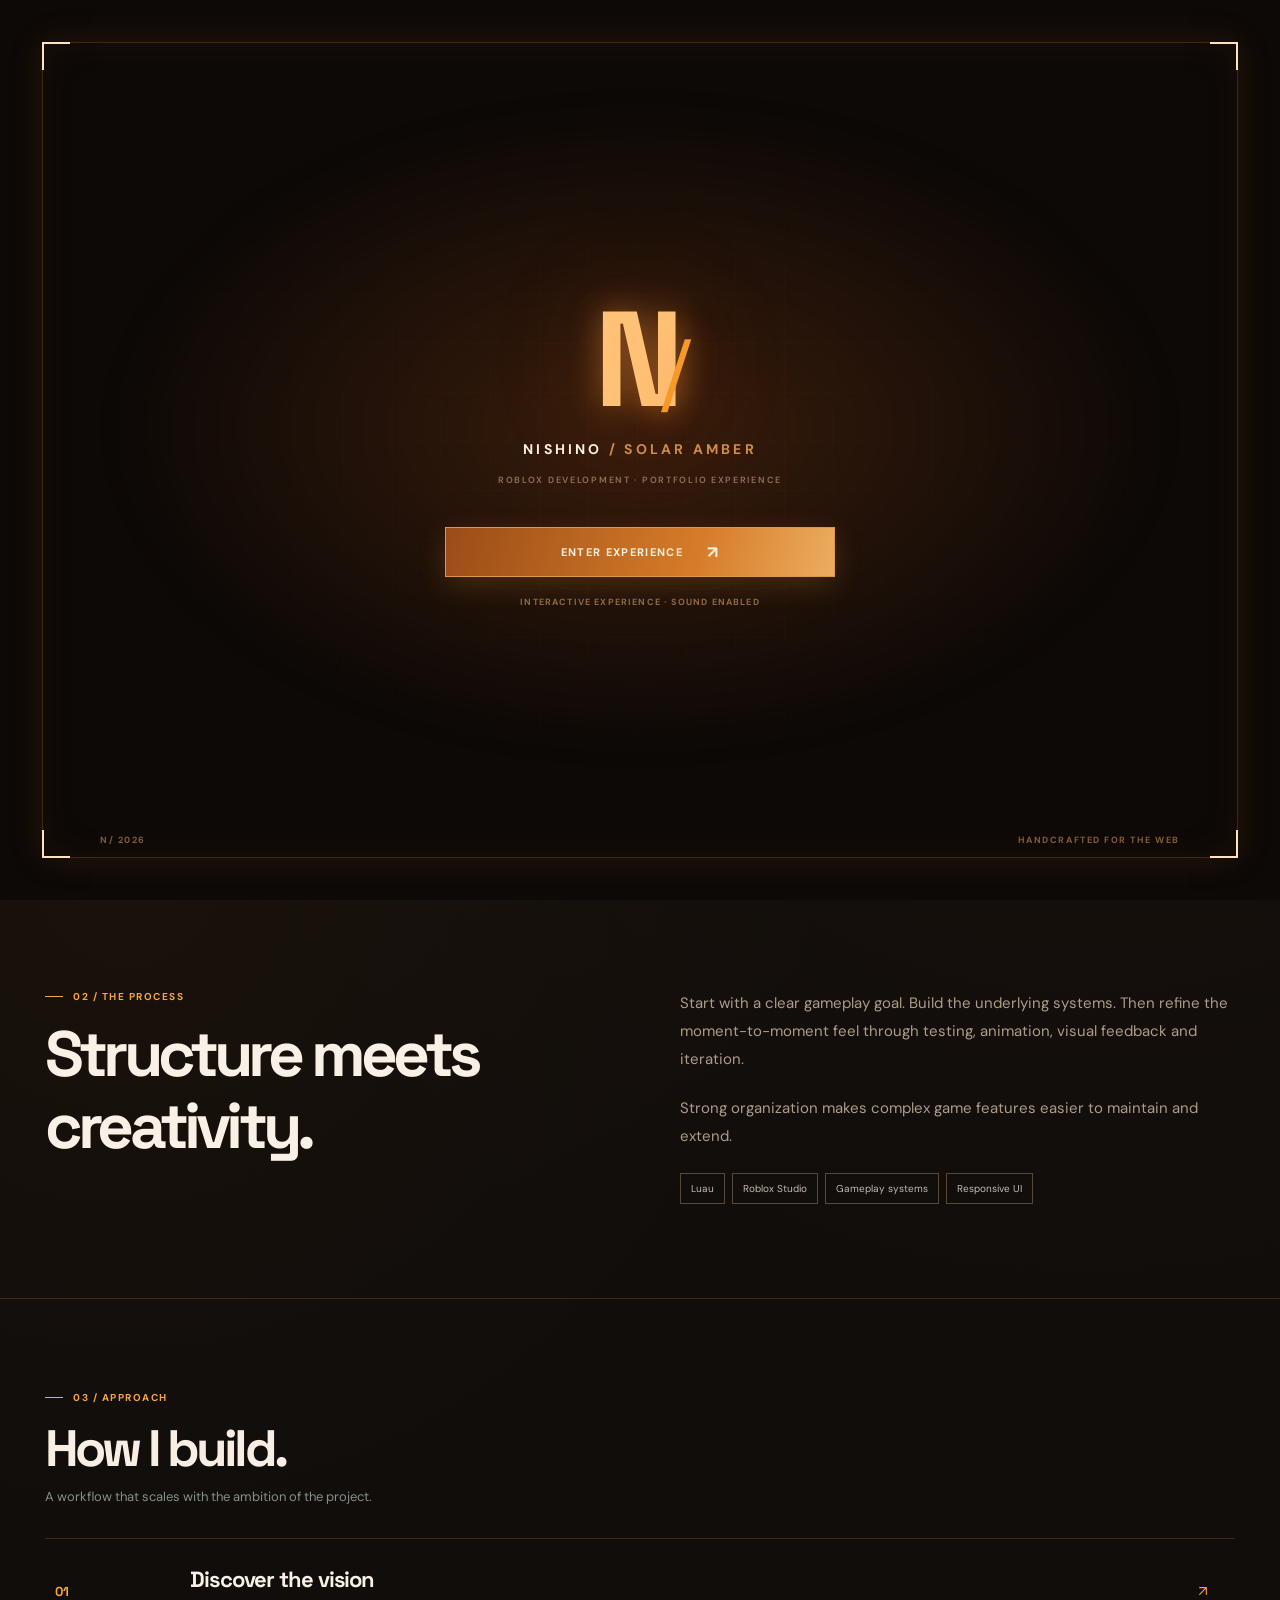
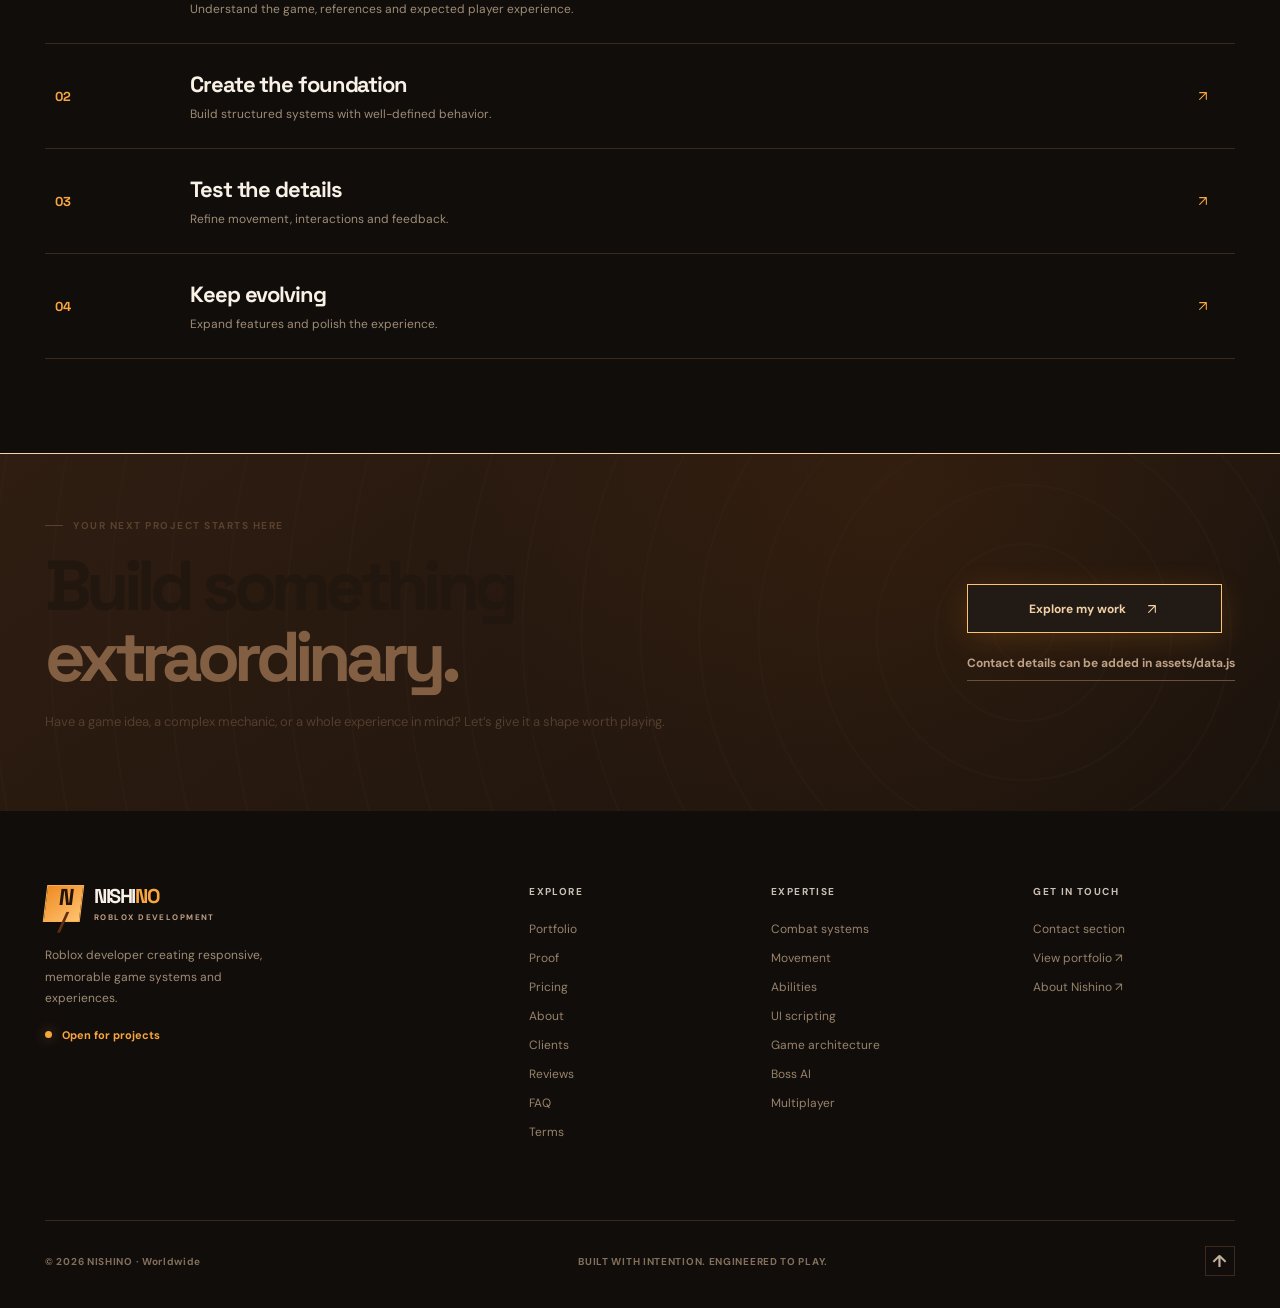
==== about.html @ 311f37c1 "True First Upload" ====
<!doctype html>
<html lang="en">
<head>
<meta charset="UTF-8">
<meta name="viewport" content="width=device-width, initial-scale=1.0">
<meta name="theme-color" content="#130e0b">
<meta name="description" content="Nishino | Roblox development, combat systems, interactive UI, movement and game design.">
<title>Nishino — Roblox Developer Portfolio</title>
<link rel="stylesheet" href="assets/styles.css">
<link rel="stylesheet" href="assets/motion.css">
<link rel="stylesheet" href="assets/sounds.css">
</head>
<body>
<div class="ns-preloader" id="nsPreloader" data-stage="enter" role="status" aria-live="polite">
  <div class="ns-loader-aura" aria-hidden="true"></div>
  <div class="ns-loader-frame" aria-hidden="true"><i></i><i></i><i></i><i></i></div>
  <div class="ns-loader-content">
    <div class="ns-loader-monogram" aria-hidden="true">N<span>/</span></div>
    <div class="ns-loader-title">NISHINO<span> / SOLAR AMBER</span></div>
    <p class="ns-loader-tagline">ROBLOX DEVELOPMENT · PORTFOLIO EXPERIENCE</p>
    <div class="ns-loader-progress" id="nsLoaderProgress"><div class="ns-loader-progress-label"><span>LOADING<span class="ns-loader-dots">...</span></span><b id="nsLoaderPercent">0%</b></div><div class="ns-loader-track"><i id="nsLoaderFill"></i></div></div>
    <button type="button" class="ns-loader-enter" id="nsLoaderEnter">ENTER EXPERIENCE <span aria-hidden="true">↗</span></button>
    <div class="ns-loader-footnote" id="nsLoaderHint">INTERACTIVE EXPERIENCE · SOUND ENABLED</div>
  </div>
  <div class="ns-loader-edition">N/ 2026 <span>HANDCRAFTED FOR THE WEB</span></div>
</div>
<div id="app"></div>
<script src="assets/data.js"></script>
<script src="assets/app.js"></script>
<script src="assets/motion.js"></script>
<script src="assets/sounds.js"></script>
</body>
</html>
---- assets/styles.css ----
@import url('https://fonts.googleapis.com/css2?family=DM+Sans:wght@400;500;600;700&family=Space+Grotesk:wght@400;500;600;700&display=swap');
:root{--bg:#14110e;--bg2:#1b1613;--surface:#201a16;--surface2:#29221c;--line:#3c3129;--text:#ece6df;--muted:#aa9985;--low:#697268;--green:#e8ab61;--green2:#c8914e;--serif:Georgia,'Times New Roman',serif;--font:'DM Sans',sans-serif;--display:'Space Grotesk',sans-serif}
*{box-sizing:border-box}html{scroll-behavior:smooth;scroll-padding-top:110px}body{margin:0;background:var(--bg);color:var(--text);font-family:var(--font);-webkit-font-smoothing:antialiased}button,input,textarea{font:inherit}button{cursor:pointer}a{text-decoration:none;color:inherit}img{max-width:100%;display:block}::selection{background:var(--green);color:#14110e}:focus-visible{outline:2px solid var(--green);outline-offset:4px}.wrap{max-width:1360px;margin-inline:auto;padding-inline:45px}.top-strip{height:31px;border-bottom:1px solid #40352d;display:flex;align-items:center;justify-content:space-between;padding-inline:max(45px,calc((100vw - 1270px)/2));font-size:9px;letter-spacing:.15em;color:#8f7b63;font-weight:700}.top-split{padding:0 10px;color:var(--green)}.site-header{position:sticky;top:0;background:rgba(16,18,16,.95);z-index:80;border-bottom:1px solid var(--line);backdrop-filter:blur(22px)}.header-inner{height:80px;display:flex;align-items:center;gap:35px}.brand{display:flex;align-items:center;gap:12px;flex:0 0 auto;font:700 20px/1 var(--display);letter-spacing:-.07em}.brand>span:last-child{display:flex;flex-direction:column;gap:6px}.brand strong,.brand-strong{color:var(--green)}.brand small{font:700 8px/1 var(--font);letter-spacing:.18em;color:#948067}.brand-mark{width:37px;height:37px;background:var(--green);display:grid;place-items:center;color:#201811;font:700 23px/1 var(--display);letter-spacing:-.17em;transform:skew(-7deg)}.brand-slash{color:#8b6b45}.desktop-nav{display:flex;gap:22px;align-items:center;margin-left:auto}.desktop-nav a{font-size:12px;font-weight:700;color:#929b91;transition:color .2s;white-space:nowrap}.desktop-nav a:hover,.desktop-nav a.active{color:var(--text)}.desktop-nav a.active{position:relative}.desktop-nav a.active:after{content:'';height:3px;background:var(--green);position:absolute;bottom:-33px;left:0;right:0}.header-actions{display:flex;margin-left:auto}.header-hire{height:39px;border:1px solid #906d42;padding:0 15px;display:flex;align-items:center;gap:10px;font-size:12px;font-weight:700;color:var(--green);white-space:nowrap;transition:background .2s}.header-hire:hover{background:#2d2219}.status-dot{width:7px;height:7px;border-radius:50%;display:inline-block;background:var(--green);box-shadow:0 0 14px #e6ad667e;flex:0 0 auto}.header-hire-name{color:var(--green)}.menu-toggle,.mobile-nav{display:none}.hero{min-height:685px;display:grid;grid-template-columns:1.2fr .8fr;gap:7.5%;align-items:center;padding-top:80px;padding-bottom:93px}.hero-overline{font:700 10px var(--font);letter-spacing:.15em;color:var(--green);display:flex;gap:10px;align-items:center;text-transform:uppercase}.hero-overline-tail{color:#7d857a;margin-left:13px}.hero h1{font:700 clamp(53px,5.55vw,83px)/1.065 var(--display);letter-spacing:-.079em;margin:25px 0 23px}.hero h1 em,h1 em,.contact-band h2 em{font-style:normal;color:var(--green)}.hero-muted{color:#777e75}.hero-desc{font-size:20px;line-height:1.55;color:#c8bdb0;max-width:480px;margin:0 0 30px}.hero-ctas{display:flex;align-items:center;gap:12px;flex-wrap:wrap}.button{height:49px;display:inline-flex;align-items:center;justify-content:center;gap:18px;padding:0 23px;font:700 12px var(--font);border:1px solid transparent;transition:background .2s,transform .2s,border-color .2s;white-space:nowrap}.button:hover{transform:translateY(-2px)}.button-primary{background:var(--green);color:#231a13}.button-primary:hover{background:#f0bd80}.button-outline{border-color:#5d4d40;color:var(--text);background:transparent}.button-outline:hover{border-color:var(--green);background:#28211c}.hero-footnote{font-size:11px;color:#99846c;line-height:1.9;margin-top:24px}.hero-side{min-width:0}.identity-card{height:410px;border:1px solid #524439;background:#28211b;position:relative;overflow:hidden}.identity-top{height:52px;display:flex;justify-content:space-between;align-items:center;padding:0 20px;border-bottom:1px solid #55463b;position:relative;z-index:4}.identity-no{font:700 10px var(--display);color:#b79c7b}.identity-chip{display:flex;align-items:center;gap:6px;font:700 9px var(--font);letter-spacing:.08em;color:#d9c7b0}.identity-art{height:286px;overflow:hidden;position:relative;display:grid;place-items:center;background:radial-gradient(circle at 60% 55%,#6a503c 0%,#342a23 33%,#28211b 70%)}.identity-circle{position:absolute;width:255px;height:255px;border:1px solid #ce965140;border-radius:50%;box-shadow:0 0 0 40px #d29f6108,0 0 0 80px #d29f6107}.identity-grid{position:absolute;inset:0;background-image:linear-gradient(#d2af8511 1px,transparent 1px),linear-gradient(90deg,#d2af8511 1px,transparent 1px);background-size:27px 27px;mask-image:linear-gradient(transparent,#000)}.identity-vector{position:relative;font:700 132px/1 var(--display);letter-spacing:-.14em;color:#e7b578;text-shadow:9px 10px 0 #241c15,0 0 55px #eda64f45;transform:rotate(-8deg);z-index:2}.identity-vector span{color:#f7e0c4}.identity-bracket{position:absolute;font:700 260px var(--display);line-height:1;top:10px;color:#c49d6e22}.bracket-one{left:15px}.bracket-two{right:28px}.identity-caption{height:71px;border-top:1px solid #53453a;padding:13px 20px;display:flex;justify-content:space-between;align-items:center}.identity-label{font:700 9px var(--font);color:#b9a081;letter-spacing:.1em}.identity-caption h3{margin:6px 0 0;font:700 21px/1 var(--display);letter-spacing:-.055em}.status-pill{display:flex;align-items:center;gap:8px;padding:8px 10px;border:1px solid #7d5e46;color:#e9b677;font-size:9px;font-weight:800;letter-spacing:.05em}.credentials-row{display:grid;grid-template-columns:repeat(3,1fr);border:1px solid var(--line);border-top:0}.credentials-row>div{padding:15px 12px;min-width:0;border-right:1px solid var(--line)}.credentials-row>div:last-child{border-right:0}.credentials-row span{display:block;font:700 8px var(--font);letter-spacing:.08em;color:#8c7961;margin-bottom:6px}.credentials-row b{display:block;font-size:10px;line-height:1.4;color:#d6cec4}.metrics-section{background:#1d1814;border-block:1px solid var(--line)}.metrics-grid{display:grid;grid-template-columns:repeat(4,minmax(0,1fr));padding-top:27px;padding-bottom:31px}.metric{padding:7px 31px 7px 0;border-right:1px solid var(--line);margin-right:30px}.metric:last-child{margin-right:0;border-right:0}.metric-top{display:flex;justify-content:space-between;font:700 9px var(--font);color:#83715b;letter-spacing:.12em;margin-bottom:23px}.metric-top span:last-child{color:var(--green);font-size:15px}.metric strong{display:block;font:700 clamp(33px,3vw,47px)/1 var(--display);letter-spacing:-.07em;color:var(--text)}.metric h3{font-size:12px;margin:15px 0 3px}.metric p{font-size:11px;color:#9a866d;margin:0}.section{padding-top:92px;padding-bottom:94px}.section-separated{border-top:1px solid var(--line)}.section-heading{display:flex;align-items:flex-end;justify-content:space-between;gap:25px;margin-bottom:33px}.eyebrow{display:flex;align-items:center;gap:10px;font:700 10px var(--font);letter-spacing:.15em;text-transform:uppercase;color:var(--green)}.eyebrow-line{width:18px;height:1px;background:var(--green)}.eyebrow-num{color:#756151;margin-left:15px}.section h2,.section-heading h2,.split-section h2{font:700 clamp(35px,4vw,53px)/1.12 var(--display);letter-spacing:-.075em;margin:16px 0 0}.section-subline{color:#879086;font-size:13px;margin:11px 0 0}.section-link,.inline-arrow{display:inline-flex;gap:13px;align-items:center;color:var(--green);font-size:12px;font-weight:700;white-space:nowrap;border-bottom:1px solid #6a4f3b;padding-bottom:9px}.section-link:hover,.inline-arrow:hover{color:#f6dcbb}.studio-table{border:1px solid var(--line);border-bottom:0}.studio-table-head,.studio-row{display:grid;grid-template-columns:70px 1fr 180px 35px;align-items:center}.studio-table-head{background:#211b17;color:#8a7760;font:700 10px var(--font);letter-spacing:.13em;padding:16px 21px;border-bottom:1px solid var(--line)}.studio-row{padding:14px 21px;border-bottom:1px solid var(--line);transition:background .2s}.studio-row:hover{background:#251e19}.rank{font:600 13px var(--display);color:#978269}.studio-name{font-weight:700;font-size:15px;display:flex;align-items:center;gap:15px;min-width:0}.studio-icon{display:grid;place-items:center;width:37px;height:37px;background:linear-gradient(145deg,#7a5e48,#382e27);font:700 19px var(--display);font-style:normal;color:#eddbc4;flex-shrink:0}.studio-icon-1{background:linear-gradient(145deg,#60415f,#241c3d)}.studio-icon-2{background:linear-gradient(145deg,#476c83,#1b323b)}.studio-icon-3{background:linear-gradient(145deg,#906a3c,#372720)}.studio-icon-4{background:linear-gradient(145deg,#725f50,#2d251f)}.studio-visits{font:700 19px var(--display);letter-spacing:-.05em}.studio-visits small{font:500 10px var(--font);color:#99856d;letter-spacing:0}.studio-arrow{color:var(--green);justify-self:end;opacity:.55}.studio-row:hover .studio-arrow{opacity:1}.under-table{font-size:11px;color:#8d7a62;margin:17px 0 0}.route-grid{display:grid;grid-template-columns:repeat(3,minmax(0,1fr));gap:10px}.route-tile{border:1px solid var(--line);padding:26px 27px 29px;background:linear-gradient(130deg,#201b17,#1b1613);transition:background .2s,border-color .2s,transform .2s}.route-tile:hover{border-color:#90714b;transform:translateY(-3px);background:#29221c}.route-index{font:700 9px var(--font);color:#8b7861;letter-spacing:.15em}.route-tile h3{font:700 29px var(--display);letter-spacing:-.065em;margin:40px 0 9px;display:flex;justify-content:space-between;align-items:center}.route-tile h3 span{color:var(--green)}.route-tile p{font-size:12px;color:#a4937d;margin:0;line-height:1.6}.projects-grid{display:grid;grid-template-columns:repeat(3,minmax(0,1fr));gap:18px}.project-card{text-align:left;display:block;min-width:0;padding:0;background:#1d1814;border:1px solid var(--line);color:inherit;transition:transform .2s,border-color .2s}.project-card:hover{transform:translateY(-4px);border-color:#90714c}.project-cover{height:224px;position:relative;overflow:hidden;background:#2e251e}.project-cover:after{content:'';position:absolute;inset:0;background:linear-gradient(transparent 25%,#0b0f10c2);pointer-events:none}.project-cover>img{width:100%;height:100%;object-fit:cover;filter:saturate(.86) contrast(1.04)}.cover-scene{inset:0;position:absolute;overflow:hidden;background:radial-gradient(circle at 60% 50%,#5c4636,#281d15 70%)}.tone-fire .cover-scene,.tone-red .cover-scene{background:radial-gradient(circle at 55% 40%,#7f3c25,#251c1a 73%)}.tone-blue .cover-scene{background:radial-gradient(circle at 55% 40%,#28587f,#111e30 76%)}.tone-violet .cover-scene,.tone-purple .cover-scene{background:radial-gradient(circle at 60% 40%,#6d3d7e,#21182c 76%)}.tone-pink .cover-scene{background:radial-gradient(circle at 55% 40%,#7b4266,#2f1d2b 75%)}.tone-sky .cover-scene{background:radial-gradient(circle at 45% 35%,#407b8b,#17242b 75%)}.scene-orb{position:absolute;top:-40px;right:25px;width:220px;height:220px;border-radius:50%;border:25px solid #ffffff12;box-shadow:0 0 60px #edd0ac13}.scene-grid{position:absolute;inset:0;background-image:linear-gradient(#ffffff15 1px,transparent 1px),linear-gradient(90deg,#ffffff15 1px,transparent 1px);background-size:34px 34px;transform:perspective(300px) rotateX(45deg) scale(1.5) translateY(65px);mask-image:linear-gradient(transparent,#000)}.scene-box{position:absolute;display:block;width:115px;height:115px;transform:rotate(-28deg) skew(10deg,10deg);box-shadow:18px 25px 45px #0005;border:1px solid #ffffff60}.box-1{top:32px;left:31%;background:linear-gradient(115deg,#ffffff65,#ffffff0b)}.box-2{width:68px;height:68px;left:14%;top:104px;background:linear-gradient(115deg,#ffffff55,#ffffff08)}.box-3{width:75px;height:75px;right:13%;top:116px;background:linear-gradient(115deg,#ffffff35,#ffffff09)}.cover-type,.cover-code,.cover-title,.cover-arrow{position:absolute;z-index:2}.cover-type{left:18px;top:16px;background:#171310c9;border:1px solid #ffffff28;padding:7px 9px;font-size:9px;color:#e0d8cf;letter-spacing:.08em;font-weight:700}.cover-code{top:23px;right:15px;color:#efe6dcbd;font:600 10px var(--display)}.cover-title{bottom:19px;left:19px;right:52px;font:700 28px/1.1 var(--display);letter-spacing:-.065em;color:white;text-shadow:0 2px 20px #0009}.cover-arrow{right:17px;bottom:22px;color:var(--green)}.project-bottom{padding:21px 22px 20px;min-height:205px;display:flex;flex-direction:column;justify-content:space-between}.card-kicker{font:700 9px var(--font);letter-spacing:.12em;text-transform:uppercase;color:var(--green)}.project-bottom h3{font:700 20px var(--display);letter-spacing:-.05em;margin:9px 0}.project-bottom p{font-size:12px;line-height:1.65;color:#aa9984;margin:0}.project-bottom-meta{display:flex;justify-content:space-between;gap:16px;border-top:1px solid var(--line);margin-top:18px;padding-top:13px;font-size:11px;color:#9f8c75}.project-bottom-meta span:first-child{font-weight:700;color:#d2c4b3}.feature-showcase{display:grid;grid-template-columns:1fr 1fr;gap:0;border:1px solid var(--line);margin-top:22px;min-height:300px}.feature-cover{background:radial-gradient(circle at 60% 50%,#325c63,#17232a 65%);padding:35px;display:flex;justify-content:end;align-items:start;flex-direction:column;position:relative;overflow:hidden}.feature-cover:before{content:'';position:absolute;inset:-70% -20%;border:75px solid #8cddfa15;border-radius:50%}.feature-cover-number{font:700 clamp(53px,7vw,88px)/1 var(--display);letter-spacing:-.09em;position:relative;z-index:2;color:white}.feature-cover p{font:700 9px var(--font);letter-spacing:.16em;color:#dac0a1;margin:9px 0 40px;position:relative}.feature-cover strong{font:700 12px var(--display);color:#fff}.feature-info{padding:43px 45px;background:#231d19}.tag{font:700 9px var(--font);letter-spacing:.12em;color:var(--green)}.feature-info h3{font:700 37px/1.1 var(--display);letter-spacing:-.07em;margin:18px 0}.feature-info p{color:#ad9c89;font-size:13px;line-height:1.75;max-width:350px;margin-bottom:27px}.education-grid{display:grid;grid-template-columns:repeat(3,1fr);gap:12px}.education-card{min-height:238px;border:1px solid var(--line);padding:25px;display:flex;flex-direction:column}.education-card>span{font:700 10px var(--font);letter-spacing:.13em;color:var(--green)}.education-card h3{font:700 25px/1.18 var(--display);letter-spacing:-.055em;margin:29px 0 10px}.education-card p{color:#a99883;font-size:12px;line-height:1.7;margin:0}.education-card b{font-size:9px;letter-spacing:.12em;color:#7c6b56;margin-top:auto;padding-top:20px}.reviews-grid{display:grid;grid-template-columns:repeat(3,minmax(0,1fr));gap:12px}.review-card{padding:27px 25px;min-height:280px;display:flex;flex-direction:column;background:#221c17;border:1px solid var(--line)}.review-stars{font-size:13px;letter-spacing:.1em;color:var(--green);display:flex;justify-content:space-between;gap:9px}.review-stars span{color:#9b876f;letter-spacing:0;font-size:10px}.review-card blockquote{font:500 14px/1.7 var(--font);margin:23px 0 26px;color:#d8d0c7;flex:1}.review-person{display:flex;align-items:center;gap:11px;border-top:1px solid var(--line);padding-top:16px}.review-avatar{display:grid;place-items:center;width:31px;height:31px;background:#4a382b;color:#f4c080;font:700 14px var(--display)}.review-person strong{font-size:11px;display:block}.review-person small{font-size:10px;color:#98846b;display:block;margin-top:4px}.personal-grid{display:grid;grid-template-columns:repeat(4,1fr);gap:12px}.personal-tile{border:1px solid var(--line);padding:24px;background:#201a16;min-height:171px;display:flex;flex-direction:column}.personal-tile span{color:#978269;font:700 10px var(--display)}.personal-tile strong{font:700 38px var(--display);letter-spacing:-.07em;margin-top:26px}.personal-tile small{color:#98836a;font-size:11px;margin-top:7px}.contact-band{background:#e8ab61;color:#22170f;border-top:1px solid #fad3a2}.contact-band-inner{min-height:338px;display:flex;align-items:center;justify-content:space-between;gap:50px;padding-block:65px}.contact-band .eyebrow{color:#5a412d}.contact-band .eyebrow-line{background:#5a412d}.contact-band h2{font:700 clamp(52px,5.5vw,75px)/1 var(--display);letter-spacing:-.08em;margin:19px 0}.contact-band h2 em{color:#825e42}.contact-band p{font-size:13px;color:#523e2e;line-height:1.7}.contact-side{display:flex;flex-direction:column;align-items:flex-start;gap:22px}.contact-side .button-primary{background:#221a14;color:#f2d1a8;min-width:255px}.contact-side .button-primary:hover{background:#443427}.contact-email{display:flex;gap:10px;align-items:center;font-size:12px;font-weight:700;border-bottom:1px solid #6d5039;padding-bottom:9px}.footer{background:#16120f}.footer-top{display:grid;grid-template-columns:2.2fr 1fr 1.1fr 1fr;gap:40px;padding:74px 0 80px}.footer-logo{width:max-content}.footer-brand p{color:#9f8c74;font-size:12px;line-height:1.8;max-width:240px;margin:23px 0 18px}.footer-status{display:flex;align-items:center;gap:10px;color:var(--green);font-size:11px;font-weight:700}.footer-links{display:flex;flex-direction:column;gap:13px}.footer-links h4{font:700 10px var(--font);letter-spacing:.14em;text-transform:uppercase;color:#cbc0b4;margin:0 0 10px}.footer-links a{color:#97836a;font-size:12px;transition:color .2s}.footer-links a:hover{color:var(--green)}.footer-bottom{border-top:1px solid var(--line);display:flex;align-items:center;gap:20px;justify-content:space-between;padding:25px 0 32px;font:700 10px var(--font);letter-spacing:.07em;color:#82705a}.to-top{width:30px;height:30px;display:grid;place-items:center;border:1px solid var(--line);color:#c0b09c;font-size:17px}.page-intro{min-height:355px;position:relative;display:flex;align-items:center;border-bottom:1px solid var(--line);overflow:hidden}.page-intro-inner{position:relative;z-index:2;padding:65px 0;max-width:750px}.page-intro h1{font:700 clamp(51px,6.3vw,85px)/1 var(--display);letter-spacing:-.082em;margin:23px 0 19px}.page-intro p{font-size:16px;line-height:1.65;color:#ae9d8a;max-width:650px}.page-intro-art{position:absolute;right:0;top:0;bottom:0;width:30%;opacity:.3;background:radial-gradient(ellipse at 100% 50%,#d19b583e,transparent 55%);overflow:hidden}.page-intro-art span{position:absolute;display:block;width:180px;height:180px;border:1px solid #c69c6860;transform:rotate(35deg);right:55px;top:70px}.page-intro-art span:nth-child(2){right:110px;top:126px}.page-intro-art span:nth-child(3){right:0;top:12px}.portfolio-section{padding-bottom:90px}.highlight-grid .project-card:first-child{border-color:#7a5b43}.filter-row{display:flex;gap:8px;flex-wrap:wrap;margin-bottom:24px}.filter-btn{background:transparent;color:#9e8a73;border:1px solid var(--line);font-size:12px;font-weight:700;padding:12px 16px;transition:all .2s}.filter-btn:hover{border-color:#7d6b55;color:#fff}.filter-btn.selected{background:var(--green);color:#221b16;border-color:var(--green)}.load-more-wrap{display:flex;align-items:center;justify-content:space-between;margin-top:30px}.load-more-wrap>span{color:#9b876f;font-size:12px}.load-more-wrap .button[hidden]{display:none}.steps-grid{display:grid;grid-template-columns:repeat(4,1fr);gap:12px}.step{padding:24px;border:1px solid var(--line);background:#201a16;min-height:196px}.step span{font-size:11px;color:var(--green);font-weight:700;letter-spacing:.11em}.step h3{font:700 24px var(--display);letter-spacing:-.06em;margin:40px 0 9px}.step p{font-size:12px;line-height:1.65;color:#a08d76;margin:0}.pricing-grid{display:grid;grid-template-columns:repeat(3,1fr);gap:13px}.pricing-card{background:#201b17;padding:29px 27px 20px;border:1px solid var(--line);min-height:343px;display:flex;flex-direction:column;transition:border-color .2s}.pricing-card:hover{border-color:#8e724f}.pricing-label{color:var(--green);font-size:9px;font-weight:700;letter-spacing:.13em}.pricing-card h3{font:700 27px var(--display);letter-spacing:-.06em;margin:21px 0 12px}.pricing-card>p{font-size:12px;line-height:1.7;color:#a79681;margin:0 0 21px}.pricing-card ul{padding:0;margin:0 0 25px;list-style:none;display:flex;flex-direction:column;gap:9px}.pricing-card li{display:flex;gap:9px;align-items:center;font-size:11px;color:#c6baad}.pricing-card li svg{color:var(--green)}.pricing-card-foot{margin-top:auto;border-top:1px solid var(--line);padding-top:17px;display:flex;align-items:center;justify-content:space-between}.pricing-card-foot strong{font:700 19px var(--display)}.pricing-card-foot a{color:var(--green)}.dual-cards{display:grid;grid-template-columns:repeat(2,1fr);gap:13px}.info-card{border:1px solid var(--line);background:#221c17;padding:30px;min-height:204px}.info-card span{font:700 10px var(--font);color:var(--green);letter-spacing:.12em}.info-card h3{font:700 28px var(--display);letter-spacing:-.05em;margin:22px 0 11px}.info-card p{color:#b0a18e;font-size:13px;line-height:1.8}.proof-grid{display:grid;grid-template-columns:repeat(2,1fr);gap:14px}.proof-card{border:1px solid var(--line);background:#201b17;padding:29px;min-height:360px}.proof-icon{width:44px;height:44px;border:1px solid #7a5e48;display:grid;place-items:center;color:var(--green);margin-bottom:27px}.proof-card>span{color:var(--green);font-size:10px;letter-spacing:.11em;font-weight:700}.proof-card h3{font:700 29px var(--display);letter-spacing:-.06em;margin:15px 0}.proof-card>p{font-size:13px;color:#ac9c88;line-height:1.8;min-height:65px}.proof-chips,.mini-tags{display:flex;gap:7px;flex-wrap:wrap}.proof-chips span,.mini-tags span{border:1px solid #57483c;color:#c6baad;padding:8px 10px;font-size:10px}.proof-card>a{display:flex;align-items:center;gap:10px;margin-top:28px;color:var(--green);font-size:12px;font-weight:700}.stats-showcase{display:grid;grid-template-columns:repeat(3,1fr);gap:12px}.stats-showcase>div{border:1px solid var(--line);padding:28px;display:flex;flex-direction:column;gap:13px}.stats-showcase span,.stats-showcase small{font-size:11px;color:#a4937d}.stats-showcase strong{font:700 39px var(--display);letter-spacing:-.075em}.split-section{display:grid;grid-template-columns:1fr 1fr;gap:80px;align-items:start}.split-section h2{font-size:clamp(42px,5vw,65px)}.split-copy p{font-size:15px;line-height:1.85;color:#ad9c89;margin:0 0 22px}.split-copy .button{margin-top:8px}.timeline{border-top:1px solid var(--line)}.timeline-item{display:grid;grid-template-columns:120px 1fr 30px;gap:15px;border-bottom:1px solid var(--line);padding:26px 10px;align-items:center}.timeline-item>span{font:700 13px var(--display);color:var(--green)}.timeline-item h3{font:700 22px var(--display);letter-spacing:-.05em;margin:0 0 8px}.timeline-item p{color:#9f8c75;font-size:12px;margin:0}.timeline-item svg{color:var(--green)}.client-grid{display:grid;grid-template-columns:repeat(4,1fr);gap:12px}.client-card{border:1px solid var(--line);background:#201b17;padding:21px;min-height:240px;display:flex;flex-direction:column}.client-card-top{display:flex;justify-content:space-between;align-items:start}.client-card-top>span:last-child{font-size:10px;color:#86745d}.client-monogram{width:55px;height:55px;display:grid;place-items:center;background:#40342b;color:#ddb584;font:700 29px var(--display)}.client-card h3{font:700 21px/1.2 var(--display);letter-spacing:-.05em;margin:26px 0 20px}.client-card>div:last-child{margin-top:auto;display:flex;gap:7px;align-items:baseline}.client-card strong{font:700 20px var(--display)}.client-card small{font-size:10px;color:#968168}.review-summary{display:flex;gap:30px;align-items:center;border:1px solid var(--line);background:#231d19;padding:30px;margin-bottom:25px}.review-summary strong{font:700 55px var(--display);letter-spacing:-.07em}.review-summary strong span{font:500 17px var(--display);color:#ab9b87}.review-summary div span{color:var(--green);letter-spacing:.09em}.review-summary p{font:700 10px var(--font);letter-spacing:.1em;color:#99846c}.review-page-grid{grid-template-columns:repeat(3,1fr)}.review-page-grid .review-card{min-height:294px}.faq-layout{display:grid;grid-template-columns:245px 1fr;gap:72px}.faq-aside{position:sticky;top:120px;height:max-content;display:flex;flex-direction:column;gap:17px;border-left:1px solid var(--line);padding-left:20px}.faq-aside>span{color:var(--green);font:700 10px var(--font);letter-spacing:.13em;margin-bottom:8px}.faq-aside>a{font-size:12px;color:#aa9985;transition:color .2s}.faq-aside>a:hover{color:var(--green)}.faq-group{padding-bottom:46px;margin-bottom:47px;border-bottom:1px solid var(--line)}.faq-group:last-child{border-bottom:0;margin-bottom:0;padding-bottom:0}.faq-group .section-heading{margin-bottom:25px}.faq-group .section-heading h2{font-size:30px}.accordion{border-top:1px solid var(--line)}.faq-item{border-bottom:1px solid var(--line)}.faq-item summary{list-style:none;display:flex;justify-content:space-between;gap:20px;align-items:center;padding:21px 4px;font-weight:700;font-size:14px;cursor:pointer}.faq-item summary::-webkit-details-marker{display:none}.faq-item summary>span{color:var(--green);transition:transform .2s}.faq-item[open] summary>span{transform:rotate(45deg)}.faq-item>p{color:#a89782;font-size:13px;line-height:1.8;max-width:700px;margin:0;padding:0 26px 22px 4px}.terms-layout{display:grid;grid-template-columns:265px 1fr;gap:80px}.terms-layout aside{position:sticky;top:125px;height:max-content}.terms-layout aside span{font-size:11px;color:var(--green);font-weight:700;letter-spacing:.1em}.terms-layout aside p{font-size:13px;color:#9d8a72;line-height:1.75}.term-entry{padding:14px 0 32px;border-bottom:1px solid var(--line);margin-bottom:26px}.term-entry>span{font-size:10px;color:var(--green);font-weight:700;letter-spacing:.1em}.term-entry h2{font:700 32px var(--display);letter-spacing:-.07em;margin:13px 0}.term-entry p{font-size:14px;line-height:1.85;color:#af9f8c;max-width:700px}.project-modal{max-width:780px;width:min(92vw,780px);max-height:90vh;overflow:auto;background:var(--surface);border:1px solid #79604d;color:var(--text);padding:0;box-shadow:0 30px 100px #000d}.project-modal::backdrop{background:#000b;backdrop-filter:blur(7px)}body.modal-open{overflow:hidden}.dialog-close{position:sticky;float:right;top:12px;margin:12px 12px -50px 0;width:36px;height:36px;display:grid;place-items:center;background:#201a16;color:#edd1af;border:1px solid #795f4b;z-index:10}.modal-cover{height:300px}.modal-cover .cover-title{font-size:46px;bottom:26px;left:29px}.modal-body{padding:35px 38px 40px}.modal-body h2{font:700 43px var(--display);letter-spacing:-.07em;margin:13px 0 17px}.modal-body>p{font-size:15px;color:#b5a795;line-height:1.7}.modal-stats{display:flex;gap:35px;margin:30px 0;padding:20px 0;border-block:1px solid var(--line)}.modal-stats>div{display:flex;flex-direction:column;gap:9px}.modal-stats small{font:700 9px var(--font);letter-spacing:.1em;color:#8e7a63}.modal-stats strong{font:700 16px var(--display)}
@media(max-width:1200px){.wrap{padding-inline:30px}.desktop-nav{gap:13px}.desktop-nav a{font-size:11px}.header-inner{gap:15px}.hero{gap:4%}.hero h1{font-size:clamp(52px,5.5vw,75px)}.header-hire{padding:0 10px}}
@media(max-width:1020px){.desktop-nav{display:none}.header-actions{margin-left:auto}.menu-toggle{display:grid;place-items:center;background:transparent;border:1px solid var(--line);color:var(--text);width:42px;height:41px;margin-left:10px}.mobile-nav{display:none;border-top:1px solid var(--line);padding:12px 30px 25px;background:#1a1512;grid-template-columns:repeat(3,1fr);gap:0 20px}.nav-open .mobile-nav{display:grid}.mobile-nav a{display:flex;align-items:center;justify-content:space-between;border-bottom:1px solid var(--line);padding:18px 2px;font-size:13px;font-weight:700}.hero{grid-template-columns:1.1fr .9fr}.hero h1{font-size:clamp(47px,5.65vw,67px)}.identity-card{height:360px}.identity-art{height:236px}.credentials-row{grid-template-columns:1fr}.credentials-row>div{border-right:0;border-bottom:1px solid var(--line)}.credentials-row>div:last-child{border-bottom:0}.credentials-row span,.credentials-row b{display:inline}.credentials-row b{padding-left:10px}.metric{margin-right:12px;padding-right:12px}.metric strong{font-size:32px}.client-grid{grid-template-columns:repeat(3,1fr)}.route-grid{grid-template-columns:repeat(2,1fr)}.project-bottom{min-height:230px}}
@media(max-width:770px){.top-strip{display:none}.wrap{padding-inline:22px}.header-inner{height:67px}.hero{display:flex;flex-direction:column;align-items:stretch;gap:45px;padding-top:68px;padding-bottom:65px;min-height:auto}.hero h1{font-size:clamp(48px,9vw,70px)}.hero-overline-tail{display:none}.hero-side{max-width:480px;width:100%}.identity-card{height:390px}.identity-art{height:266px}.credentials-row{grid-template-columns:repeat(3,1fr)}.credentials-row>div{border-right:1px solid var(--line);border-bottom:0}.credentials-row span,.credentials-row b{display:block;padding:0}.credentials-row span{font-size:7px}.credentials-row b{font-size:9px}.metrics-grid{grid-template-columns:repeat(2,1fr);gap:22px 0}.metric:nth-child(2){border-right:0;margin-right:0}.metric strong{font-size:39px}.section{padding-top:66px;padding-bottom:70px}.section-heading h2{font-size:41px}.studio-table-head,.studio-row{grid-template-columns:46px 1fr 95px 24px}.studio-visits{font-size:16px}.studio-visits small{display:none}.studio-name{font-size:13px;gap:9px}.studio-icon{width:28px;height:28px;font-size:14px}.projects-grid{grid-template-columns:repeat(2,1fr)}.feature-showcase{grid-template-columns:1fr}.feature-cover{min-height:260px}.reviews-grid{grid-template-columns:repeat(2,1fr)}.review-page-grid{grid-template-columns:repeat(2,1fr)}.education-grid{grid-template-columns:1fr 1fr}.personal-grid{grid-template-columns:repeat(2,1fr)}.footer-top{grid-template-columns:repeat(3,1fr);gap:35px}.footer-brand{grid-column:1/-1}.contact-band-inner{align-items:flex-start;flex-direction:column;gap:8px}.contact-band h2{font-size:60px}.page-intro{min-height:315px}.page-intro h1{font-size:60px}.page-intro-art{display:none}.steps-grid{grid-template-columns:repeat(2,1fr)}.pricing-grid{grid-template-columns:repeat(2,1fr)}.client-grid{grid-template-columns:repeat(2,1fr)}.faq-layout{grid-template-columns:1fr}.faq-aside{display:none}.terms-layout{grid-template-columns:1fr;gap:10px}.terms-layout aside{position:static}.split-section{grid-template-columns:1fr;gap:26px}.stats-showcase{gap:10px}.stats-showcase strong{font-size:28px}}
@media(max-width:520px){.wrap{padding-inline:18px}.brand{font-size:18px}.brand-mark{width:33px;height:33px;font-size:20px}.header-hire{height:37px;padding:0 8px;font-size:11px}.menu-toggle{height:37px;width:37px;margin-left:8px}.mobile-nav{grid-template-columns:1fr 1fr;padding-inline:18px}.hero{padding-top:50px}.hero h1{font-size:clamp(42px,11.5vw,58px);margin-top:24px}.hero-desc{font-size:17px}.hero-ctas{align-items:stretch}.hero-ctas .button{flex-grow:1;padding-inline:11px;font-size:11px}.identity-card{height:350px}.identity-art{height:226px}.identity-vector{font-size:105px}.identity-circle{height:210px;width:210px}.credentials-row>div{padding:11px 8px}.credentials-row b{font-size:9px}.metrics-grid{gap:0}.metric{border-bottom:1px solid var(--line);margin:0!important;padding:22px 10px!important}.metric:nth-child(odd){border-right:1px solid var(--line)}.metric:nth-child(even){padding-left:15px!important}.metric:nth-child(n+3){border-bottom:0}.metric-top{margin-bottom:13px}.metric strong{font-size:clamp(28px,8vw,38px)}.metric h3{font-size:11px}.metric p{font-size:10px;line-height:1.5}.section-heading{flex-direction:column;align-items:flex-start;gap:18px}.section-heading h2{font-size:37px}.studio-table-head,.studio-row{padding-inline:11px;grid-template-columns:32px 1fr 65px 15px}.studio-table-head{font-size:8px}.studio-name{font-size:12px}.studio-icon{display:none}.studio-visits{font-size:13px}.route-grid{grid-template-columns:1fr 1fr;gap:8px}.route-tile{padding:17px}.route-tile h3{font-size:24px;margin-top:34px}.route-tile h3 svg{width:16px}.route-tile p{font-size:11px}.projects-grid,.reviews-grid,.education-grid,.pricing-grid,.proof-grid,.dual-cards{grid-template-columns:1fr}.project-cover{height:260px}.project-bottom{min-height:0}.feature-info{padding:30px}.feature-info h3{font-size:31px}.personal-grid{gap:8px}.personal-tile{padding:16px;min-height:138px}.personal-tile strong{font-size:29px}.footer-top{grid-template-columns:1fr 1fr;padding-block:50px}.footer-brand{grid-column:1/-1}.footer-bottom{flex-wrap:wrap;line-height:1.6}.footer-bottom span:nth-child(2){display:none}.contact-band h2{font-size:54px}.page-intro h1{font-size:clamp(49px,11vw,65px)}.page-intro p{font-size:14px}.steps-grid{gap:8px}.step{padding:16px;min-height:185px}.step h3{font-size:20px}.pricing-grid{gap:10px}.client-grid{gap:8px}.client-card{padding:16px;min-height:220px}.client-card h3{font-size:19px}.client-card strong{font-size:19px}.client-card>div:last-child{display:block}.review-page-grid{grid-template-columns:1fr}.review-summary{padding:20px;gap:15px}.review-summary strong{font-size:46px}.stats-showcase{grid-template-columns:1fr}.timeline-item{grid-template-columns:70px 1fr 20px}.timeline-item h3{font-size:18px}.load-more-wrap{align-items:flex-start;flex-direction:column;gap:16px}.modal-cover{height:190px}.modal-cover .cover-title{font-size:28px}.modal-body{padding:22px}.modal-body h2{font-size:30px}.modal-stats{gap:20px;flex-wrap:wrap}}
@media(prefers-reduced-motion:reduce){*,*:before,*:after{scroll-behavior:auto!important;transition:none!important;animation:none!important}}

:root{--bg:#100d0b;--bg2:#17110d;--surface:#20160f;--surface2:#271b13;--line:#3e291c;--text:#f9f0e6;--muted:#b1a193;--low:#877465;--green:#f8a63e;--green2:#e9ba68;--font:'DM Sans',sans-serif;--display:'Space Grotesk',sans-serif}
body{background:radial-gradient(circle at 85% 15%,#70360c16,transparent 36%),radial-gradient(circle at 10% 30%,#ad580910,transparent 30%),var(--bg)}
.site-header{background:#120e0beb;border-bottom-color:#59331999}
.site-header .brand{letter-spacing:-.085em}
.brand-mark{border:1px solid #f8af52;background:linear-gradient(140deg,#ef8b23,#ffc371);color:#241407;box-shadow:inset 0 0 12px #ffda9655,0 0 18px #f59a2925}
.brand-slash{color:#5c3011}
.brand small{color:#bfa087}
.top-strip{border-bottom-color:#3c2416;color:#9f8874}
.hero{min-height:695px}
.hero h1 em{background:linear-gradient(100deg,#ffca7e,#f59329 66%,#ffbd64);background-clip:text;-webkit-background-clip:text;color:transparent}
.hero-muted{color:#766b61}
.hero-desc{color:#c6b7aa}
.hero::selection{background:#dc8933;color:#1b110a}
.button-primary{background:linear-gradient(110deg,#f0912c,#ffc16e);color:#251406;border-color:#ffc270;box-shadow:0 6px 30px #ff982128}
.button-primary:hover{background:linear-gradient(110deg,#ffab49,#ffd18e);box-shadow:0 0 25px #ee943e55,0 12px 35px #b956183d}
.button-outline{border-color:#63422c}
.button-outline:hover{background:#372315;border-color:#df9141}
.identity-card{background:#24160d;border-color:#a9682c;box-shadow:0 0 0 1px #f2a54b20,0 0 32px #ec7d1928,0 0 100px #a746131a}
.identity-top,.identity-caption{background:linear-gradient(95deg,#302015,#21150f);border-color:#70401f}
.identity-art{background:radial-gradient(circle at 52% 52%,#8c4b16 0%,#3a210e 39%,#170f0a 78%)}
.identity-vector{font-size:clamp(95px,11vw,125px);letter-spacing:-.16em;color:#ffa72e;text-shadow:5px 8px 0 #5b2d0d,0 0 27px #ff921a8c,0 0 75px #ff88104c}
.identity-vector span{position:relative;top:-.43em;font-size:.38em;letter-spacing:0;color:#ffd28a;text-shadow:0 0 18px #ffca7f}
.identity-bracket{color:#e999341d}
.identity-chip,.identity-label,.identity-no{color:#f0b96c}
.status-pill{border-color:#915a2b;color:#ffb454}
.credentials-row{background:#17110d}
.credentials-row b{color:#ebd6c0}
.metrics-section{background:linear-gradient(180deg,#22170f,#18110d);border-color:#50331e}
.metric-top{color:#98765b}
.section-heading h2,.page-intro h1{color:#f8eee4}
.studio-row:hover,.route-tile:hover{background:#302015}
.route-tile,.pricing-card,.proof-card,.client-card,.education-card,.review-card,.step{background:linear-gradient(145deg,#21170f,#16100c)}
.route-tile:hover,.pricing-card:hover,.client-card:hover{border-color:#c97c34}
.studio-icon{background:linear-gradient(140deg,#995b1d,#4a2914);color:#ffce84}
.studio-icon-1{background:linear-gradient(145deg,#b46e28,#48251a)}
.studio-icon-2{background:linear-gradient(145deg,#b07b33,#312219)}
.studio-icon-3{background:linear-gradient(145deg,#d08032,#432314)}
.studio-icon-4{background:linear-gradient(145deg,#a56c30,#27180e)}
.feature-cover{background:radial-gradient(circle at 50% 50%,#70401c,#2a170d 60%,#1a100b 90%)}
.feature-cover-number{font-size:clamp(80px,12vw,160px);color:#ffc16f;letter-spacing:-.12em;text-shadow:0 0 45px #f4994188}
.client-card .client-monogram{background:linear-gradient(135deg,#744013,#2d1b11);color:#ffd08a}
.testimonial-empty{position:relative;min-height:230px;border:1px solid #674021;background:radial-gradient(circle at 80% 20%,#a55c211e,transparent 54%),#1a120d;padding:38px 42px;overflow:hidden;display:flex;flex-direction:column;align-items:flex-start;justify-content:center}
.testimonial-empty>span{font-size:36px;color:#ef9b38;text-shadow:0 0 27px #f49749b9}
.testimonial-empty h3{font:700 clamp(24px,3vw,38px) var(--display);margin:14px 0 8px;letter-spacing:-.055em}
.testimonial-empty p{font-size:14px;color:#b9a18d;max-width:700px;line-height:1.7;margin:0 0 17px}
.testimonial-empty-large{min-height:335px}
.contact-band{background:radial-gradient(circle at 70% 10%,#6d380e33,transparent 45%),linear-gradient(145deg,#2f1d11,#1b130d)}
.contact-email{color:#bfa287;font-size:12px;text-decoration:none}
.solar-diamond{color:#f1a14a;margin:0 9px;filter:drop-shadow(0 0 10px #ed9529)}
.footer{background:#110d0b}
.page-intro-art{background:radial-gradient(circle at 85% 50%,#d977252c,transparent 55%)}
@media(min-width:1100px){.hero{gap:6%}.hero-side{max-width:485px;width:100%;justify-self:end}}
@media(max-width:770px){.hero{min-height:0}.hero h1{font-size:clamp(43px,9vw,68px)}.identity-vector{font-size:108px}.hero-side{max-width:500px}.testimonial-empty{padding:28px 23px}.contact-email{max-width:260px}}

.brand-word{display:block;font-weight:700;white-space:nowrap;line-height:1}.brand-word .brand-strong{display:inline}.site-header .brand>span:last-child,.footer-logo>span:last-child{gap:7px}

.project-cover{isolation:isolate}
.tone-ember .cover-scene{background:radial-gradient(ellipse at 57% 34%,#ad4c1f,#40221c 53%,#1c1714 95%)}
.tone-fire .cover-scene{background:radial-gradient(ellipse at 56% 34%,#a84629,#44251a 50%,#1b1713 95%)}
.tone-gold .cover-scene{background:radial-gradient(ellipse at 56% 34%,#b17a32,#4b301c 53%,#1b1713 95%)}
.tone-amber .cover-scene{background:radial-gradient(ellipse at 56% 34%,#a66728,#3d2b1b 53%,#1b1713 95%)}
.tone-bronze .cover-scene{background:radial-gradient(ellipse at 56% 34%,#82532e,#3e2e21 53%,#1b1713 95%)}
.tone-copper .cover-scene{background:radial-gradient(ellipse at 56% 34%,#935039,#3c241c 53%,#1b1713 95%)}
.showcase-visual{position:absolute;inset:18px 0 0;z-index:1;display:grid;place-items:center;color:#ffd19a}
.showcase-visual>svg{height:112px;width:112px;max-width:35%;filter:drop-shadow(0 4px 22px #ffad4a75);transform:translateY(-6px) rotate(-7deg);transition:transform .55s cubic-bezier(.2,.75,.25,1),filter .55s}
.showcase-visual-ring{position:absolute;width:184px;height:184px;border:1px solid #ffc07146;border-radius:50%;box-shadow:0 0 40px #ce722013,inset 0 0 26px #d7791810;transform:translateY(-7px) rotateX(65deg) rotateZ(-19deg);transition:transform .6s}
.showcase-visual-ring:before,.showcase-visual-ring:after{content:'';position:absolute;inset:19px;border:1px dashed #ffc07143;border-radius:50%}
.showcase-visual-ring:after{inset:-19px;border-style:solid;border-color:#ffc07112}
.showcase-visual-sheen{position:absolute;inset:-50%;background:linear-gradient(102deg,transparent 43%,#ffde9411 51%,transparent 58%);transform:translateX(-50%);pointer-events:none}
.project-card:hover .showcase-visual>svg{transform:translateY(-14px) rotate(0) scale(1.1);filter:drop-shadow(0 7px 28px #ffad4a9a)}
.project-card:hover .showcase-visual-ring{transform:translateY(-10px) rotateX(61deg) rotateZ(15deg) scale(1.09)}
.project-card:hover .showcase-visual-sheen{animation:showcaseSweep 1s ease-out both}
.project-cover>img{position:absolute;inset:0;z-index:2}
.cover-title,.cover-type,.cover-code,.cover-arrow{z-index:3}
.modal-cover .showcase-visual>svg{height:160px;width:160px}
.modal-focus{margin-top:25px;display:flex;flex-direction:column;gap:11px}
.modal-focus>span{font-size:10px;font-weight:700;letter-spacing:.15em;color:#bc956d}
.modal-focus>div{display:flex;gap:8px;flex-wrap:wrap}
.modal-focus>div>span{border:1px solid #65503a;background:#382719;padding:8px 11px;font-size:11px;color:#efc18c}
@keyframes showcaseSweep{to{transform:translateX(50%)}}
@media(prefers-reduced-motion:reduce){.showcase-visual>svg,.showcase-visual-ring{transition:none}.project-card:hover .showcase-visual-sheen{animation:none}}

.modal-video{margin-top:22px;overflow:hidden;border:1px solid #65503a;background:#100d0b}.modal-video video{display:block;width:100%;max-height:420px;object-fit:contain}
---- assets/motion.css ----
:root{--motion-ease:cubic-bezier(.22,1,.36,1);--motion-pop:cubic-bezier(.16,1,.3,1)}
html.motion-enabled{scroll-behavior:smooth;overflow-x:clip}
.motion-enabled body{overflow-x:clip}
.scroll-progress{position:fixed;z-index:150;top:0;left:0;width:100%;height:3px;pointer-events:none;transform:scaleX(0);transform-origin:left center;background:linear-gradient(90deg,#a67d4b,#fdcc90,#cb8838);box-shadow:0 0 20px #e8ab61a8}
.site-header{transition:background .45s,border-color .45s,box-shadow .45s}
body.has-scrolled .site-header{background:rgba(12,16,12,.89);box-shadow:0 16px 50px #0006;border-bottom-color:#62504277}
.motion-enabled .brand-mark{position:relative;transition:transform .65s var(--motion-ease),box-shadow .65s;box-shadow:0 0 0 #e9ab6100}
.motion-enabled .brand:hover .brand-mark{transform:skew(-7deg) rotate(-13deg) scale(1.13);box-shadow:0 0 35px #e9ab616d}
.motion-enabled .desktop-nav a{position:relative;transition:color .3s}
.motion-enabled .desktop-nav a::before{content:'';position:absolute;inset:-12px -9px;background:#efae5e10;border-radius:2px;opacity:0;transform:scale(.75);transition:opacity .35s,transform .35s var(--motion-ease)}
.motion-enabled .desktop-nav a:hover::before{opacity:1;transform:scale(1)}
.motion-enabled .desktop-nav a.active:after{transform-origin:left;animation:navLine .7s var(--motion-ease) both}
.motion-enabled .header-hire{position:relative;overflow:hidden;transition:background .3s,box-shadow .3s}
.motion-enabled .header-hire:hover{box-shadow:0 0 30px #e8ab612c, inset 0 0 22px #e8ab6112}
.motion-enabled .status-dot{animation:dotPulse 2.1s ease-in-out infinite}
.motion-enabled .hero{position:relative;isolation:isolate}
.motion-enabled .hero::before{content:'';position:absolute;inset:0 -50px;z-index:-2;pointer-events:none;background:radial-gradient(ellipse 52% 64% at var(--hero-x,74%) var(--hero-y,49%),#eda44b24,transparent 67%);transition:background .2s}
.motion-enabled .hero::after{content:'';position:absolute;z-index:-1;right:0;top:5%;width:min(50vw,700px);height:90%;opacity:.19;pointer-events:none;background-image:linear-gradient(#b2906530 1px,transparent 1px),linear-gradient(90deg,#b2906530 1px,transparent 1px);background-size:46px 46px;mask-image:radial-gradient(ellipse at center,#000 8%,transparent 70%);animation:heroGrid 20s linear infinite}
.motion-enabled .hero-overline{animation:heroEnter .8s .12s var(--motion-pop) both}
.motion-enabled .hero-line{display:block;overflow:visible;white-space:nowrap}
.motion-enabled .hero-line>span{display:inline-block;animation:heroEnter 1s var(--motion-pop) both}
.motion-enabled .hero-line:nth-child(1)>span{animation-delay:.2s}
.motion-enabled .hero-line:nth-child(2)>span{animation-delay:.34s}
.motion-enabled .hero-line:nth-child(3)>span{animation-delay:.48s}
.motion-enabled .hero h1 em{position:relative;display:inline-block;text-shadow:0 0 52px #ebaa5a2b;animation:greenBreathe 3.7s ease-in-out infinite}
.motion-enabled .hero h1 em::after{content:'';position:absolute;left:0;right:0;bottom:2px;height:4px;background:linear-gradient(90deg,transparent,#ebaa5a,transparent);transform:scaleX(0);transform-origin:left;animation:drawAccent .9s .92s var(--motion-ease) forwards}
.motion-enabled .hero-desc{animation:heroEnter .85s .63s var(--motion-pop) both}
.motion-enabled .hero-ctas{animation:heroEnter .85s .75s var(--motion-pop) both}
.motion-enabled .hero-footnote{animation:heroEnter .85s .9s var(--motion-pop) both}
.motion-enabled .hero-side{animation:heroCardIn 1.1s .32s var(--motion-pop) both;position:relative}
.motion-enabled .identity-card{transition:transform .2s ease-out,border-color .35s,box-shadow .5s;transform-style:preserve-3d;will-change:transform;box-shadow:0 20px 65px #0004}
.motion-enabled .identity-card:hover{box-shadow:0 32px 90px #000a,0 0 50px #ecaa5a35;border-color:#d39954}
.motion-enabled .identity-art{isolation:isolate}
.motion-enabled .identity-art::before{content:'';position:absolute;z-index:4;inset:-30%;background:linear-gradient(105deg,transparent 42%,#fdd6a71b 49%,#fee2c13b 50%,#fdd6a71a 51%,transparent 59%);pointer-events:none;animation:scanner 6s ease-in-out infinite}
.motion-enabled .identity-art::after{content:'';position:absolute;z-index:1;inset:0;pointer-events:none;background:radial-gradient(circle at 50% 48%,#e8ab611d,transparent 55%);animation:pulseArt 4s ease-in-out infinite}
.motion-enabled .identity-circle{animation:ringPulse 5s ease-in-out infinite}
.motion-enabled .identity-grid{animation:gridFloat 16s linear infinite}
.motion-enabled .identity-vector{animation:logoFloat 5s ease-in-out infinite;filter:drop-shadow(0 17px 20px #0005);transition:filter .35s}
.motion-enabled .identity-card:hover .identity-vector{filter:drop-shadow(0 18px 30px #fbbb6d42)}
.motion-orbit{pointer-events:none;position:absolute;left:50%;top:50%;width:clamp(210px,85%,300px);aspect-ratio:1;border-radius:50%;border:1px dashed #e8ab6137;z-index:1;animation:orbitSpin 22s linear infinite}
.motion-orbit.alt{width:clamp(175px,66%,238px);animation-duration:17s;animation-direction:reverse;border-color:#e8ab6124;transform-origin:center}
.motion-orbit i{position:absolute;top:-4px;left:50%;display:block;width:8px;height:8px;border-radius:50%;background:#fdcc91;box-shadow:0 0 12px #f6ba71,0 0 29px #f6ba71}
.motion-orbit.alt i{background:#fee0bc;width:5px;height:5px;top:50%;left:-3px}
.motion-crosshair{position:absolute;z-index:2;width:17px;height:17px;border-top:1px solid #e8ba8299;border-left:1px solid #e8ba8299;pointer-events:none;animation:crossBlink 5s ease-in-out infinite}
.motion-crosshair.c1{left:17px;top:17px}
.motion-crosshair.c2{right:17px;bottom:17px;transform:rotate(180deg);animation-delay:1.25s}
.motion-enabled .identity-caption{position:relative;z-index:5}
.motion-enabled .button,.motion-enabled .filter-btn,.motion-enabled .dialog-close{position:relative;overflow:hidden;transition:background .32s,border-color .32s,transform .45s var(--motion-ease),box-shadow .4s,color .32s}
.motion-enabled .button::before{content:'';position:absolute;inset:0;background:linear-gradient(110deg,transparent 23%,#ffffff71 50%,transparent 77%);transform:translateX(-155%);transition:transform .65s ease;pointer-events:none}
.motion-enabled .button:hover::before{transform:translateX(155%)}
.motion-enabled .button-primary:hover{box-shadow:0 13px 36px #e8ab6147;transform:translateY(-5px)}
.motion-enabled .button-outline:hover{box-shadow:0 12px 32px #0008;transform:translateY(-5px)}
.motion-enabled .button svg,.motion-enabled .section-link svg,.motion-enabled .inline-arrow svg{transition:transform .4s var(--motion-ease)}
.motion-enabled .button:hover svg,.motion-enabled .section-link:hover svg,.motion-enabled .inline-arrow:hover svg{transform:translate(4px,-3px)}
.motion-ticker{overflow:hidden;border-top:1px solid #876245a0;border-bottom:1px solid #92724b71;background:#2a221c;height:51px;position:relative;z-index:2}
.motion-ticker::before,.motion-ticker::after{content:'';position:absolute;top:0;bottom:0;width:90px;z-index:2;pointer-events:none}
.motion-ticker::before{left:0;background:linear-gradient(90deg,#2a221c,transparent)}
.motion-ticker::after{right:0;background:linear-gradient(-90deg,#2a221c,transparent)}
.motion-ticker-track{display:flex;align-items:center;gap:38px;height:100%;width:max-content;animation:tickerTravel 32s linear infinite}
.motion-ticker:hover .motion-ticker-track{animation-play-state:paused}
.motion-ticker-piece{white-space:nowrap;display:inline-flex;gap:38px;align-items:center;letter-spacing:.17em;font:700 10px var(--font);color:#b79d7c}
.motion-ticker-piece b{color:#f2dbbe;font-weight:700}
.motion-ticker-piece i{display:inline-block;width:5px;height:5px;transform:rotate(45deg);background:var(--green)}
.motion-enabled .motion-reveal{opacity:0;transform:translate3d(0,35px,0);filter:blur(5px);transition:opacity .9s var(--motion-ease),transform .9s var(--motion-ease),filter .85s ease;transition-delay:var(--reveal-delay,0ms)}
.motion-enabled .motion-reveal.is-visible{opacity:1;transform:translate3d(0,0,0);filter:blur(0)}
.motion-enabled .metric strong,.motion-enabled .stats-showcase strong{font-variant-numeric:tabular-nums}
.motion-enabled .metric{position:relative}
.motion-enabled .metric::after{content:'';position:absolute;bottom:-18px;left:0;height:2px;width:0;background:var(--green);opacity:.6;transition:width 1.1s .3s var(--motion-ease)}
.motion-enabled .metric.is-visible::after{width:40%}
.motion-enabled .project-card,.motion-enabled .route-tile,.motion-enabled .pricing-card,.motion-enabled .client-card,.motion-enabled .step,.motion-enabled .education-card,.motion-enabled .review-card,.motion-enabled .personal-tile,.motion-enabled .proof-card{position:relative;isolation:isolate;transition:transform .34s var(--motion-ease),border-color .4s,box-shadow .45s,background .4s}
.motion-enabled .project-card::before,.motion-enabled .route-tile::before,.motion-enabled .pricing-card::before,.motion-enabled .client-card::before,.motion-enabled .step::before,.motion-enabled .education-card::before,.motion-enabled .review-card::before,.motion-enabled .personal-tile::before,.motion-enabled .proof-card::before{content:'';position:absolute;inset:0;z-index:0;pointer-events:none;background:radial-gradient(340px circle at var(--mouse-x,50%) var(--mouse-y,50%),#edad5e20,transparent 75%);opacity:0;transition:opacity .35s}
.motion-enabled .project-card:hover::before,.motion-enabled .route-tile:hover::before,.motion-enabled .pricing-card:hover::before,.motion-enabled .client-card:hover::before,.motion-enabled .step:hover::before,.motion-enabled .education-card:hover::before,.motion-enabled .review-card:hover::before,.motion-enabled .personal-tile:hover::before,.motion-enabled .proof-card:hover::before{opacity:1}
.motion-enabled .tilt-target:hover{transform:perspective(1100px) rotateX(var(--tilt-x,0deg)) rotateY(var(--tilt-y,0deg)) translateY(-7px);border-color:#c49862;box-shadow:0 25px 60px #0007,0 0 32px #e8ab610e}
.motion-enabled .project-card .project-cover .cover-scene,.motion-enabled .project-card .project-cover>img{transition:transform 1s var(--motion-ease),filter .7s}
.motion-enabled .project-card:hover .project-cover .cover-scene,.motion-enabled .project-card:hover .project-cover>img{transform:scale(1.1);filter:saturate(1.15)}
.motion-enabled .project-card .project-cover::before{content:'';position:absolute;z-index:5;inset:0;pointer-events:none;background:linear-gradient(105deg,transparent 30%,#ffffff24 50%,transparent 70%);transform:translateX(-130%)}
.motion-enabled .project-card:hover .project-cover::before{animation:cardSweep .8s var(--motion-ease)}
.motion-enabled .project-card .cover-arrow,.motion-enabled .route-tile h3 span,.motion-enabled .studio-arrow{transition:transform .45s var(--motion-ease),opacity .45s}
.motion-enabled .project-card:hover .cover-arrow,.motion-enabled .route-tile:hover h3 span,.motion-enabled .studio-row:hover .studio-arrow{transform:translate(4px,-4px);opacity:1}
.motion-enabled .studio-row{position:relative;overflow:hidden;transition:background .4s,transform .4s var(--motion-ease),border-color .4s}
.motion-enabled .studio-row::before{content:'';position:absolute;left:0;top:0;bottom:0;width:2px;background:var(--green);transform:scaleY(0);transition:transform .4s var(--motion-ease)}
.motion-enabled .studio-row:hover{background:#32271f;transform:translateX(5px)}
.motion-enabled .studio-row:hover::before{transform:scaleY(1)}
.motion-enabled .studio-icon{transition:transform .4s var(--motion-ease)}
.motion-enabled .studio-row:hover .studio-icon{transform:rotate(-7deg) scale(1.14)}
.motion-enabled .section-heading .eyebrow-line{transform-origin:left;animation:lineBreathe 3s ease-in-out infinite}
.motion-enabled .feature-cover::before{animation:featureOrbit 16s linear infinite}
.motion-enabled .feature-cover-number{transition:text-shadow .4s;animation:featureFloat 5s ease-in-out infinite}
.motion-enabled .feature-showcase:hover .feature-cover-number{text-shadow:0 0 42px #8be9ff66}
.motion-enabled .page-intro{isolation:isolate}
.motion-enabled .page-intro::before{content:'';position:absolute;inset:0;z-index:-1;background:radial-gradient(ellipse at 70% 50%,#d49a5316,transparent 60%);pointer-events:none}
.motion-enabled .page-intro-inner{animation:heroEnter .85s .13s var(--motion-pop) both}
.motion-enabled .page-intro-art{opacity:.45;animation:pageGlow 6s ease-in-out infinite}
.motion-enabled .page-intro-art span{animation:introSquares 13s ease-in-out infinite alternate}
.motion-enabled .page-intro-art span:nth-child(2){animation-delay:-4s;animation-direction:alternate-reverse}
.motion-enabled .page-intro-art span:nth-child(3){animation-delay:-8s}
.motion-enabled .contact-band{position:relative;overflow:hidden}
.motion-enabled .contact-band::before{content:'';position:absolute;pointer-events:none;inset:-160% -25%;opacity:.18;background:repeating-radial-gradient(circle at 70% 50%,transparent 0 28px,#3a2a1d 29px 30px,transparent 31px 59px);animation:featureOrbit 32s linear infinite}
.motion-enabled .contact-band-inner{position:relative;z-index:1}
.motion-enabled .faq-item summary>span{transition:transform .4s var(--motion-ease),color .3s}
.motion-enabled .faq-item summary:hover{color:var(--green)}
.motion-enabled .faq-item[open] summary>span{transform:rotate(45deg)}
.motion-enabled .faq-item[open]{background:linear-gradient(90deg,#e8ab610c,transparent 75%)}
.motion-enabled .faq-item p{animation:faqIn .35s var(--motion-ease) both}
.motion-enabled .filter-btn.selected{box-shadow:0 4px 23px #e8ab6135}
.motion-enabled .filter-btn:hover{transform:translateY(-3px)}
.motion-enabled .project-modal[open]{animation:modalIn .45s var(--motion-pop) both}
.motion-enabled .project-modal[open]::backdrop{animation:backdropIn .45s ease both}
.motion-enabled .footer .to-top{transition:transform .45s var(--motion-ease),color .3s}
.motion-enabled .footer .to-top:hover{transform:translateY(-7px);color:var(--green)}
.page-curtain{position:fixed;z-index:500;inset:0;background:#e8ab61;pointer-events:none;transform:scaleY(0);transform-origin:bottom;will-change:transform}
.page-curtain::after{content:'NISHINO';position:absolute;top:50%;left:50%;transform:translate(-50%,-50%);color:#281d14;font:700 clamp(26px,6vw,62px) var(--display);letter-spacing:-.08em;opacity:0;transition:opacity .13s}
body.is-leaving .page-curtain{transform:scaleY(1);transition:transform .39s cubic-bezier(.76,0,.24,1)}
body.is-leaving .page-curtain::after{opacity:1;transition:opacity .15s .24s}
body.is-leaving .site-header,body.is-leaving main,body.is-leaving .footer,body.is-leaving .contact-band{filter:blur(5px);transition:filter .4s}
@keyframes navLine{from{transform:scaleX(0)}to{transform:scaleX(1)}}
@keyframes dotPulse{0%,100%{box-shadow:0 0 0 0 #e8ab614a,0 0 15px #e6ad667e}50%{box-shadow:0 0 0 7px #e8ab6100,0 0 18px #e8ab619c}}
@keyframes heroEnter{from{opacity:0;transform:translateY(37px);filter:blur(8px)}to{opacity:1;transform:translateY(0);filter:blur(0)}}
@keyframes heroCardIn{from{opacity:0;transform:translate(32px,27px) scale(.94);filter:blur(10px)}to{opacity:1;transform:translate(0,0) scale(1);filter:blur(0)}}
@keyframes greenBreathe{0%,100%{text-shadow:0 0 20px #ebaa5a10}50%{text-shadow:0 0 60px #ebaa5a62}}
@keyframes drawAccent{from{transform:scaleX(0)}to{transform:scaleX(1)}}
@keyframes heroGrid{from{background-position:0 0}to{background-position:92px 92px}}
@keyframes scanner{0%,9%{transform:translateX(-130%)}54%,100%{transform:translateX(130%)}}
@keyframes pulseArt{0%,100%{opacity:.5;transform:scale(.92)}50%{opacity:1;transform:scale(1.17)}}
@keyframes ringPulse{0%,100%{box-shadow:0 0 0 40px #d29f6108,0 0 0 80px #d29f6107;opacity:.6}50%{box-shadow:0 0 0 58px #d29f6112,0 0 0 113px #d29f6106;opacity:1}}
@keyframes gridFloat{from{background-position:0 0}to{background-position:54px 54px}}
@keyframes logoFloat{0%,100%{transform:translateY(-3px) rotate(-8deg)}50%{transform:translateY(9px) rotate(-5deg)}}
@keyframes orbitSpin{from{transform:translate(-50%,-50%) rotate(0deg)}to{transform:translate(-50%,-50%) rotate(360deg)}}
@keyframes crossBlink{0%,100%{opacity:.25}50%{opacity:1}}
@keyframes tickerTravel{to{transform:translateX(-50%)}}
@keyframes cardSweep{from{transform:translateX(-130%)}to{transform:translateX(130%)}}
@keyframes lineBreathe{0%,100%{transform:scaleX(.65)}50%{transform:scaleX(1.6)}}
@keyframes featureOrbit{to{transform:rotate(360deg)}}
@keyframes featureFloat{0%,100%{transform:translateY(0)}50%{transform:translateY(-9px)}}
@keyframes pageGlow{0%,100%{opacity:.27}50%{opacity:.62}}
@keyframes introSquares{from{transform:translateY(20px) rotate(15deg) scale(.95)}to{transform:translateY(-20px) rotate(70deg) scale(1.09)}}
@keyframes faqIn{from{opacity:0;transform:translateY(-6px)}to{opacity:1;transform:translateY(0)}}
@keyframes modalIn{from{opacity:0;transform:translateY(35px) scale(.94)}to{opacity:1;transform:translateY(0) scale(1)}}
@keyframes backdropIn{from{background:transparent;backdrop-filter:blur(0)}to{background:#000b;backdrop-filter:blur(7px)}}
@media(max-width:770px){.motion-enabled .hero-line{white-space:normal}.motion-enabled .hero::after{width:100%;right:0;opacity:.11}.motion-ticker{height:44px}.motion-ticker-track,.motion-ticker-piece{gap:27px}.motion-ticker-piece{font-size:9px}.motion-enabled .identity-card{will-change:auto}.motion-enabled .project-card:hover,.motion-enabled .route-tile:hover{transform:translateY(-5px)}}
@media(hover:none), (pointer:coarse){.motion-enabled .tilt-target:hover{transform:translateY(-4px)}.motion-enabled .hero::before{background:radial-gradient(ellipse 65% 54% at 50% 50%,#eda44b15,transparent 70%)}}
@media(prefers-reduced-motion:reduce){html.motion-enabled{scroll-behavior:auto}.motion-enabled *, .motion-enabled *::before,.motion-enabled *::after{animation:none!important;transition:none!important;filter:none!important}.motion-enabled .motion-reveal,.motion-enabled .motion-reveal.is-visible{opacity:1!important;transform:none!important}.motion-ticker-track{animation:none!important}.page-curtain{display:none!important}.motion-enabled .hero-overline,.motion-enabled .hero-line>span,.motion-enabled .hero-desc,.motion-enabled .hero-ctas,.motion-enabled .hero-footnote,.motion-enabled .hero-side,.motion-enabled .page-intro-inner{opacity:1!important;transform:none!important}.motion-enabled .identity-vector{transform:rotate(-8deg)!important}}
.motion-enabled .hero::before{inset:0}

.scroll-progress{background:linear-gradient(90deg,#c66e20,#ffb54d,#ffda8c);box-shadow:0 0 20px #ff9d42ad}
.motion-enabled .hero::before{background:radial-gradient(ellipse 55% 65% at var(--hero-x,74%) var(--hero-y,49%),#d9792431,transparent 68%)}
.motion-enabled .hero::after{background-image:linear-gradient(#e59b3723 1px,transparent 1px),linear-gradient(90deg,#e59b3723 1px,transparent 1px)}
.motion-enabled .identity-card:hover{border-color:#ffaa4b;box-shadow:0 30px 90px #000b,0 0 65px #da771f55}
.motion-enabled .identity-art::before{background:linear-gradient(105deg,transparent 42%,#e7a65711 49%,#ffd89a48 50%,#e7a65711 51%,transparent 59%)}
.motion-enabled .identity-art::after{background:radial-gradient(circle at 50% 48%,#ffc16e25,transparent 55%)}
.motion-orbit{border-color:#e7a85b50}
.motion-orbit.alt{border-color:#f3b76d30}
.motion-orbit i{background:#ffd288;box-shadow:0 0 14px #ffb34e,0 0 31px #ff961a}
.motion-orbit.alt i{background:#ffe3af}
.motion-crosshair{border-color:#ffc4769c}
.motion-enabled .identity-card:hover .identity-vector{filter:drop-shadow(0 13px 36px #f78d2f8c)}
.motion-enabled .hero h1 em{text-shadow:0 0 35px #f59b4d3a}
.motion-enabled .hero h1 em::after{background:linear-gradient(90deg,transparent,#f5a54e,transparent)}
.motion-enabled .tilt-target:hover{border-color:#d39148;box-shadow:0 25px 70px #0009,0 0 35px #ed8e2525}
.motion-enabled .project-card::before,.motion-enabled .route-tile::before,.motion-enabled .pricing-card::before,.motion-enabled .client-card::before,.motion-enabled .step::before,.motion-enabled .education-card::before,.motion-enabled .review-card::before,.motion-enabled .personal-tile::before,.motion-enabled .proof-card::before{background:radial-gradient(360px circle at var(--mouse-x,50%) var(--mouse-y,50%),#e88d332d,transparent 78%)}
.motion-enabled .studio-row:hover{background:#342012}
.page-curtain{background:linear-gradient(130deg,#ef8d2d,#ffd18b)}
.page-curtain::after{content:'NISHINO';color:#27150b}
.motion-ticker{border-color:#805023;background:linear-gradient(90deg,#21160e,#2c1c10,#21160e)}
@keyframes solarGlow{0%,100%{box-shadow:0 0 24px #ed8b2930,0 0 68px #ad501a12}50%{box-shadow:0 0 35px #ffab4570,0 0 105px #df7b2240}}
.motion-enabled .identity-card{animation:solarGlow 5s ease-in-out infinite}
@media(prefers-reduced-motion:reduce){.motion-enabled .identity-card{animation:none}}
---- assets/sounds.css ----
.ns-preloader{position:fixed;inset:0;z-index:10000;display:grid;place-items:center;overflow:hidden;background:#0d0907;color:#fce3c1;isolation:isolate;opacity:1;transition:opacity .3s ease,visibility .3s ease}
.ns-preloader::before{content:"";position:absolute;inset:0;pointer-events:none;opacity:.33;background-image:linear-gradient(#c5853e14 1px,transparent 1px),linear-gradient(90deg,#c5853e14 1px,transparent 1px);background-size:49px 49px;mask-image:radial-gradient(ellipse at 50% 50%,#000 12%,transparent 75%)}
.ns-preloader.ns-loader-hidden{opacity:0;visibility:hidden;pointer-events:none}
.ns-loader-aura{position:absolute;inset:-10%;background:radial-gradient(ellipse 43% 37% at 50% 48%,#bf571841,transparent 80%);filter:blur(24px);animation:nsLoaderGlow 5s ease-in-out infinite alternate}
.ns-loader-frame{position:absolute;inset:clamp(15px,3.5vw,42px);pointer-events:none;border:1px solid #a66b3152;box-shadow:inset 0 0 38px #aa5c1512,0 0 33px #b45d1729}
.ns-loader-frame i{display:block;position:absolute;width:28px;height:28px;border-color:#e99841}
.ns-loader-frame i:nth-child(1){top:-1px;left:-1px;border-left:2px solid;border-top:2px solid}
.ns-loader-frame i:nth-child(2){top:-1px;right:-1px;border-right:2px solid;border-top:2px solid}
.ns-loader-frame i:nth-child(3){bottom:-1px;left:-1px;border-left:2px solid;border-bottom:2px solid}
.ns-loader-frame i:nth-child(4){bottom:-1px;right:-1px;border-right:2px solid;border-bottom:2px solid}
.ns-loader-content{position:relative;z-index:2;width:min(390px,calc(100% - 90px));text-align:center;animation:nsLoaderEntry .75s cubic-bezier(.2,1,.3,1) both}
.ns-loader-monogram{font:700 clamp(92px,17vw,135px)/1 'Space Grotesk',sans-serif;letter-spacing:-.2em;padding-right:.17em;color:#ffc276;text-shadow:0 0 32px #ef8c3a88,0 0 110px #d36a264b;animation:nsMonogram 3s ease-in-out infinite}
.ns-loader-monogram span{font-weight:400;color:#f59a29;font-size:.6em;vertical-align:.12em;margin-left:.05em}
.ns-loader-title{font:700 14px/1.1 'DM Sans',sans-serif;letter-spacing:.23em;color:#fff0dd;margin-top:15px}
.ns-loader-title span{color:#cc8d4d}
.ns-loader-tagline{font:600 9px/1.4 'DM Sans',sans-serif;letter-spacing:.19em;color:#917158;margin:17px 0 41px}
.ns-loader-progress{margin:0 auto;max-width:350px}
.ns-loader-progress-label{display:flex;align-items:center;justify-content:space-between;font:700 11px 'Space Grotesk',sans-serif;letter-spacing:.21em;color:#e8ac61;margin-bottom:13px;text-align:left}
.ns-loader-progress-label b{font-size:11px;font-variant-numeric:tabular-nums;letter-spacing:.05em}
.ns-loader-dots{display:inline-block;width:25px;overflow:hidden;vertical-align:bottom;animation:nsLoaderDots 1.2s steps(4,end) infinite}
.ns-loader-track{height:3px;background:#523119;position:relative;overflow:hidden;box-shadow:0 0 0 1px #82502630}
.ns-loader-track i{position:absolute;inset:0 auto 0 0;width:0;background:linear-gradient(90deg,#b76727,#ffbf70,#ffe2a5);box-shadow:0 0 17px #f8af56;transition:width .04s linear}
.ns-loader-enter{font:700 11px 'DM Sans',sans-serif;letter-spacing:.12em;border:1px solid #df964b;background:linear-gradient(105deg,#9b4c17,#d67c29 65%,#ecad60);color:#fff0db;min-height:50px;width:100%;cursor:pointer;display:flex;align-items:center;justify-content:center;gap:24px;box-shadow:0 8px 28px #e88a3133;transition:transform .25s,box-shadow .25s,border-color .25s}
.ns-loader-enter:hover{transform:translateY(-3px);box-shadow:0 14px 46px #e88a3166;border-color:#ffd294}
.ns-loader-enter:focus-visible{outline:2px solid #ffd294;outline-offset:5px}
.ns-loader-enter span{font-size:17px}
.ns-loader-footnote{margin-top:19px;font:700 9px 'DM Sans',sans-serif;letter-spacing:.13em;color:#8f6a45}
.ns-loader-edition{position:absolute;z-index:2;bottom:clamp(30px,6vh,65px);left:clamp(38px,8vw,100px);right:clamp(38px,8vw,100px);display:flex;justify-content:space-between;gap:10px;font:700 9px 'DM Sans',sans-serif;letter-spacing:.17em;color:#855c38}
.ns-preloader[data-stage="enter"] .ns-loader-progress{display:none}
.ns-preloader[data-stage="loading"] .ns-loader-enter{display:none}
.ns-preloader[data-stage="loading"] .ns-loader-footnote{margin-top:23px}
.ns-sound-toggle{display:inline-flex;align-items:center;justify-content:center;gap:7px;height:38px;padding:0 11px;background:#21160e;color:#f0b978;border:1px solid #6a452b;font:700 9px 'DM Sans',sans-serif;letter-spacing:.1em;cursor:pointer;transition:border-color .25s,background .25s,color .25s;white-space:nowrap}
.ns-sound-toggle:hover{border-color:#d79048;background:#392112;color:#ffdbad}
.ns-sound-toggle[data-muted="true"]{color:#b58e6c;border-color:#58422f}
.ns-sound-toggle svg{width:16px;height:16px;flex-shrink:0}
@keyframes nsLoaderGlow{from{opacity:.65;transform:scale(.85)}to{opacity:1;transform:scale(1.18)}}
@keyframes nsLoaderEntry{from{opacity:0;transform:translateY(22px)}to{opacity:1;transform:translateY(0)}}
@keyframes nsMonogram{0%,100%{filter:brightness(1)}50%{filter:brightness(1.19)}}
@keyframes nsLoaderDots{0%{width:0}100%{width:25px}}
@media(max-width:520px){.ns-loader-content{width:calc(100% - 88px)}.ns-loader-edition{font-size:8px}.ns-loader-edition span{display:none}.ns-sound-toggle{width:37px;min-width:37px;padding:0}.ns-sound-toggle .ns-sound-label{display:none}}
@media(prefers-reduced-motion:reduce){.ns-loader-aura,.ns-loader-monogram,.ns-loader-content,.ns-loader-dots{animation:none!important}.ns-preloader{transition:none}}
body.ns-loading-active{overflow:hidden}
@media(max-width:600px){.header-actions{gap:4px}.header-actions .menu-toggle{margin-left:3px}}
@media(max-width:385px){.header-actions .header-hire{display:none}}
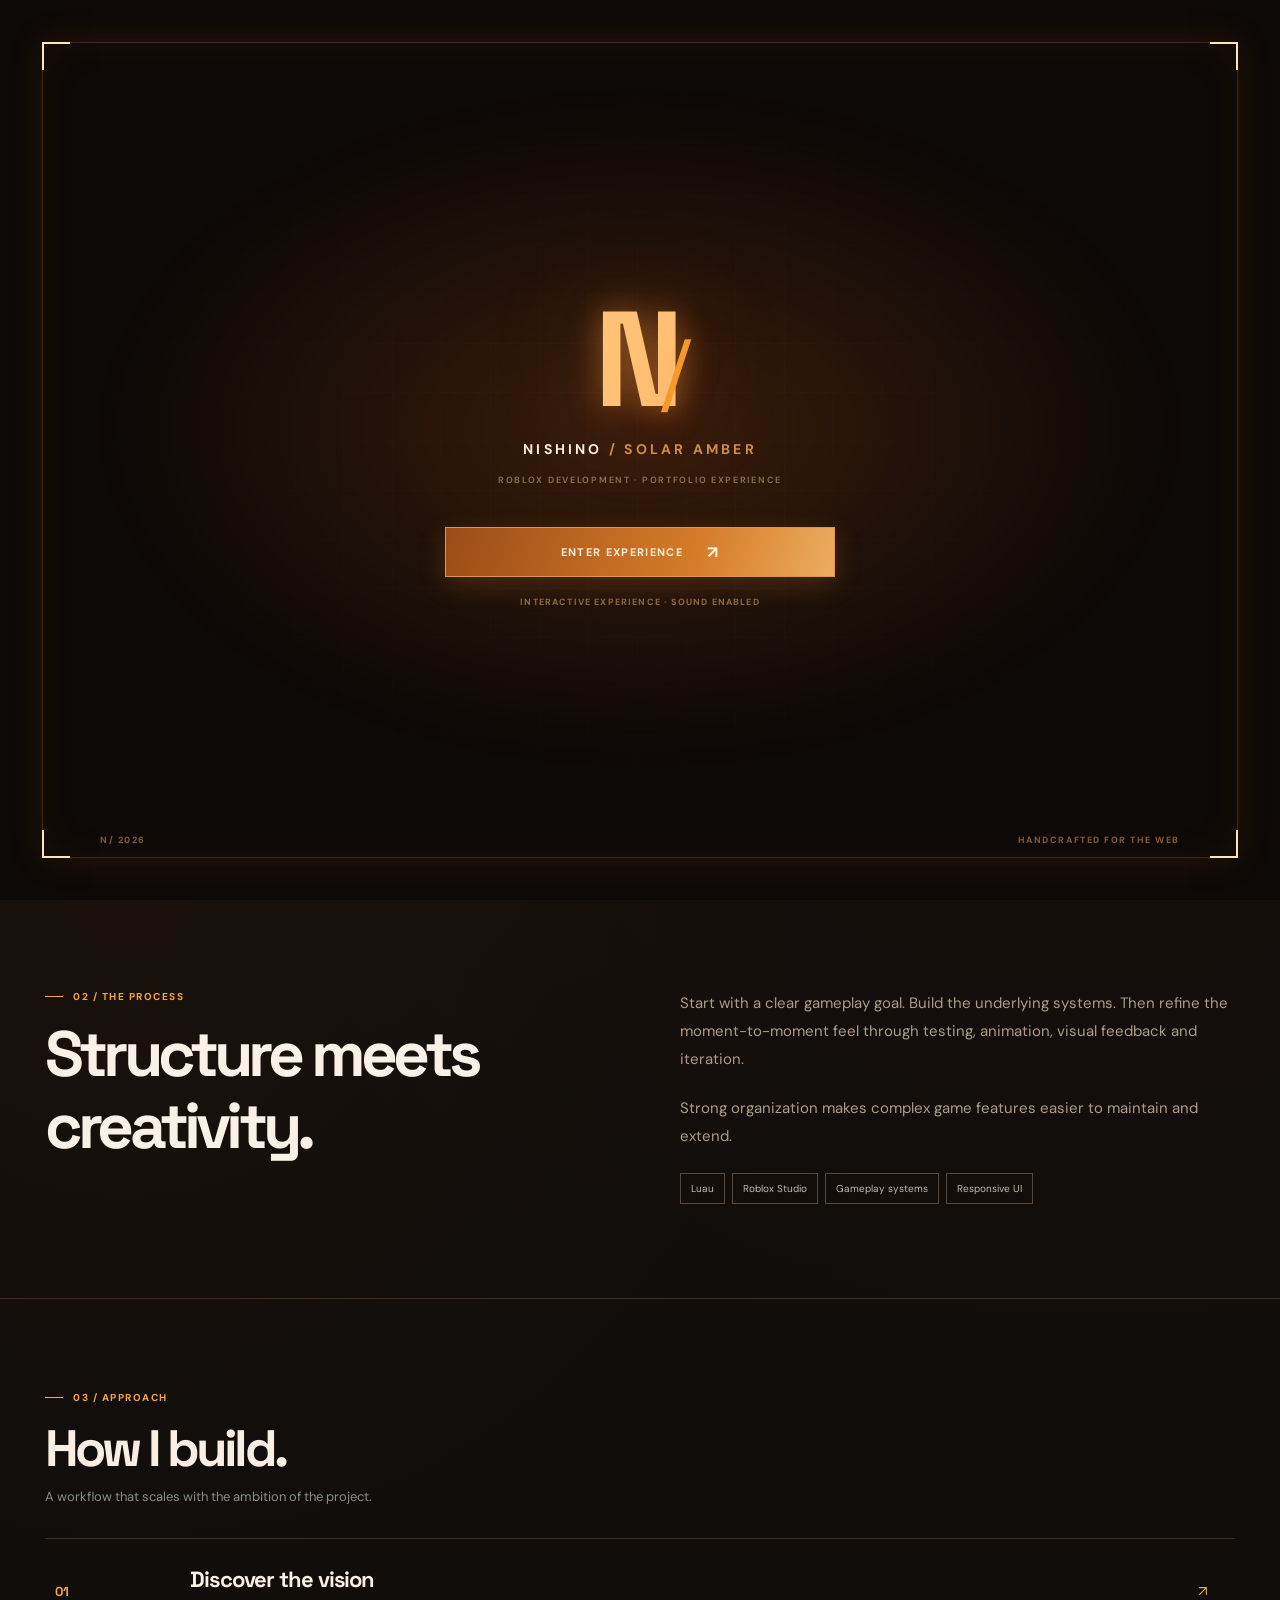
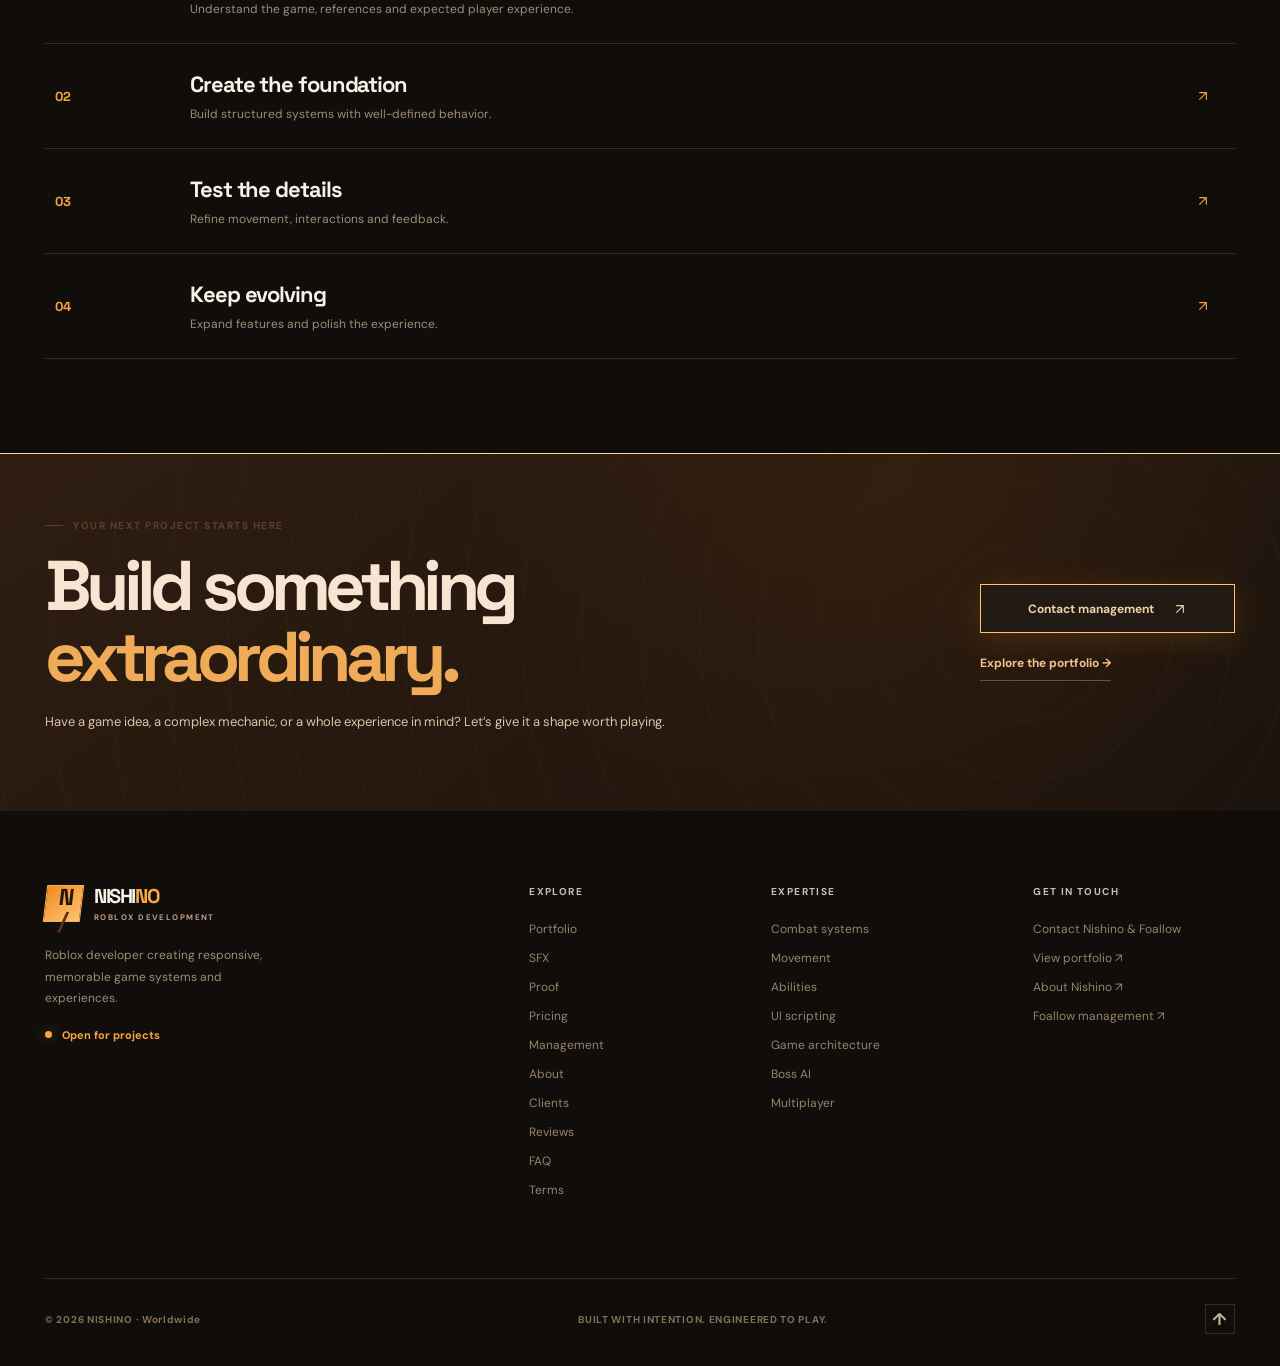
==== commit 8c1b7537: "Audio Section + Audio Fix" ====
--- a/about.html
+++ b/about.html
@@ -9,6 +9,7 @@
 <link rel="stylesheet" href="assets/styles.css">
 <link rel="stylesheet" href="assets/motion.css">
 <link rel="stylesheet" href="assets/sounds.css">
+<link rel="stylesheet" href="assets/sections.css">
 </head>
 <body>
 <div class="ns-preloader" id="nsPreloader" data-stage="enter" role="status" aria-live="polite">
--- a/assets/sections.css
+++ b/assets/sections.css
@@ -0,0 +1,46 @@
+
+.nishino-explore-card{display:block;position:relative;text-decoration:none;transition:transform .3s,border-color .3s,background .3s}
+.nishino-explore-card:hover{transform:translateY(-5px);border-color:#e0a55b;background:#2b2018}
+.nishino-explore-card strong{display:inline-flex;align-items:center;gap:10px;color:#f3bc79;font-size:12px;margin-top:18px}
+.sfx-grid{display:grid;grid-template-columns:repeat(3,minmax(0,1fr));gap:16px}
+.sfx-card,.management-card,.management-contact-card,.role-panel{min-width:0;border:1px solid #59402c;background:linear-gradient(142deg,#241a14,#181310 68%,#23180f);position:relative;overflow:hidden;transition:border-color .32s,transform .35s,box-shadow .35s}
+.sfx-card:hover,.management-card:hover,.management-contact-card:hover,.role-panel:hover{border-color:#d9974b;transform:translateY(-5px);box-shadow:0 12px 45px #d97f2119}
+.sfx-card{min-height:290px;padding:27px;display:flex;flex-direction:column}
+.sfx-card::before,.management-card::before{content:'';position:absolute;inset:-1px;background:radial-gradient(circle at 90% 2%,#d68b321f,transparent 45%);pointer-events:none}
+.sfx-card-top,.sfx-card-bottom{display:flex;justify-content:space-between;align-items:center;gap:12px}
+.sfx-card-top>span:first-child,.sfx-card-bottom>span,.management-card-head,.management-card-kicker,.role-panel>span{font-size:10px;font-weight:700;letter-spacing:.13em;color:#d9a56b}
+.sfx-card h3,.management-card h3,.management-contact-card h3,.role-panel h3{font:700 clamp(22px,2.4vw,28px)/1.15 var(--display);letter-spacing:-.05em;margin:30px 0 10px}
+.sfx-card p,.management-card p,.management-contact-card p,.role-panel p{font-size:14px;line-height:1.7;color:#b9a798;margin:0}
+.sfx-card-bottom{margin-top:auto;padding-top:26px}
+.sfx-preview-button{border:1px solid #95632e;background:#332215;color:#fbd092;display:flex;gap:9px;align-items:center;padding:11px 14px;font-size:11px;font-weight:800;letter-spacing:.055em;transition:background .2s,border-color .2s,transform .2s}
+.sfx-preview-button:hover{border-color:#f2ac54;background:#503017;transform:translateY(-2px)}
+.sfx-preview-button.is-playing{border-color:#f5c17a;background:#69411c;box-shadow:0 0 25px #ee953840}
+.sfx-wave{display:flex;align-items:center;justify-content:center;gap:3px;height:40px;min-width:70px}
+.sfx-wave i{width:3px;height:22%;background:#e3a655;border-radius:3px;box-shadow:0 0 9px #e3a65558;animation:sfxWave 1.15s ease-in-out infinite alternate}
+.sfx-wave i:nth-child(2n){height:50%;animation-delay:.15s}
+.sfx-wave i:nth-child(3n){height:75%;animation-delay:.31s}
+.sfx-wave i:nth-child(4n){height:38%;animation-delay:.23s}
+@keyframes sfxWave{0%{transform:scaleY(.55)}100%{transform:scaleY(1.35)}}
+.role-grid{display:grid;grid-template-columns:repeat(2,minmax(0,1fr));gap:17px}
+.role-panel{padding:35px;min-height:240px}
+.role-panel h3{font-size:30px;margin-top:34px}
+.management-grid{display:grid;grid-template-columns:repeat(6,minmax(0,1fr));gap:16px}
+.management-card{padding:28px;grid-column:span 2;min-height:246px}
+.management-card:nth-last-child(-n+2){grid-column:span 3}
+.management-card-head{display:flex;justify-content:space-between;align-items:center}
+.management-card-head b{font-size:17px;font-weight:400;color:#e5aa69}
+.management-card h3{margin-top:35px}
+.management-contact-grid{display:grid;grid-template-columns:repeat(2,minmax(0,1fr));gap:18px}
+.management-contact-card{padding:31px;min-height:342px;display:flex;flex-direction:column;align-items:flex-start}
+.management-avatar{width:62px;height:62px;margin-top:19px;display:grid;place-items:center;font:700 23px var(--display);background:radial-gradient(circle,#b57739,#442814);border:1px solid #ae7c4a;color:#ffe3bb;box-shadow:0 0 29px #e289292a}
+.management-contact-card h3{margin:18px 0 4px}
+.management-contact-platform{display:block;font-size:12px;color:#e4b277;margin-top:12px}
+.management-contact-action{margin-top:auto;font-size:11px}
+.management-contact-pending{display:block;margin-top:auto;border:1px dashed #765435;padding:13px 16px;color:#b6a190;font-size:11px}
+.management-clarity{padding:17px 20px;border-left:2px solid #b7793b;background:#2b2018;color:#c4b0a1;line-height:1.7;font-size:13px;margin:24px 0 0}
+@media(max-width:1340px){.desktop-nav{display:none}.menu-toggle{display:grid;place-items:center;background:transparent;border:1px solid var(--line);color:var(--text);width:42px;height:41px}.header-actions{margin-left:auto}}
+@media(max-width:900px){.sfx-grid{grid-template-columns:1fr 1fr}.sfx-card:last-child{grid-column:1/-1}.management-grid{grid-template-columns:1fr 1fr}.management-card,.management-card:nth-last-child(-n+2){grid-column:auto}}
+@media(max-width:650px){.sfx-grid,.role-grid,.management-grid,.management-contact-grid{grid-template-columns:1fr}.sfx-card:last-child{grid-column:auto}.sfx-card{min-height:245px}.management-card,.management-card:nth-last-child(-n+2){grid-column:auto}.management-contact-card{min-height:315px}.role-panel{min-height:205px}.role-panel h3{margin-top:24px}}
+@media(prefers-reduced-motion:reduce){.sfx-wave i{animation:none}.sfx-card,.management-card,.management-contact-card,.role-panel,.nishino-explore-card{transition:none}}
+
+.contact-band h2{color:#f7e5d1}.contact-band h2 em{color:#f0ab59}.contact-band p{color:#dbc2aa}.contact-band .contact-email{color:#f3c28e}
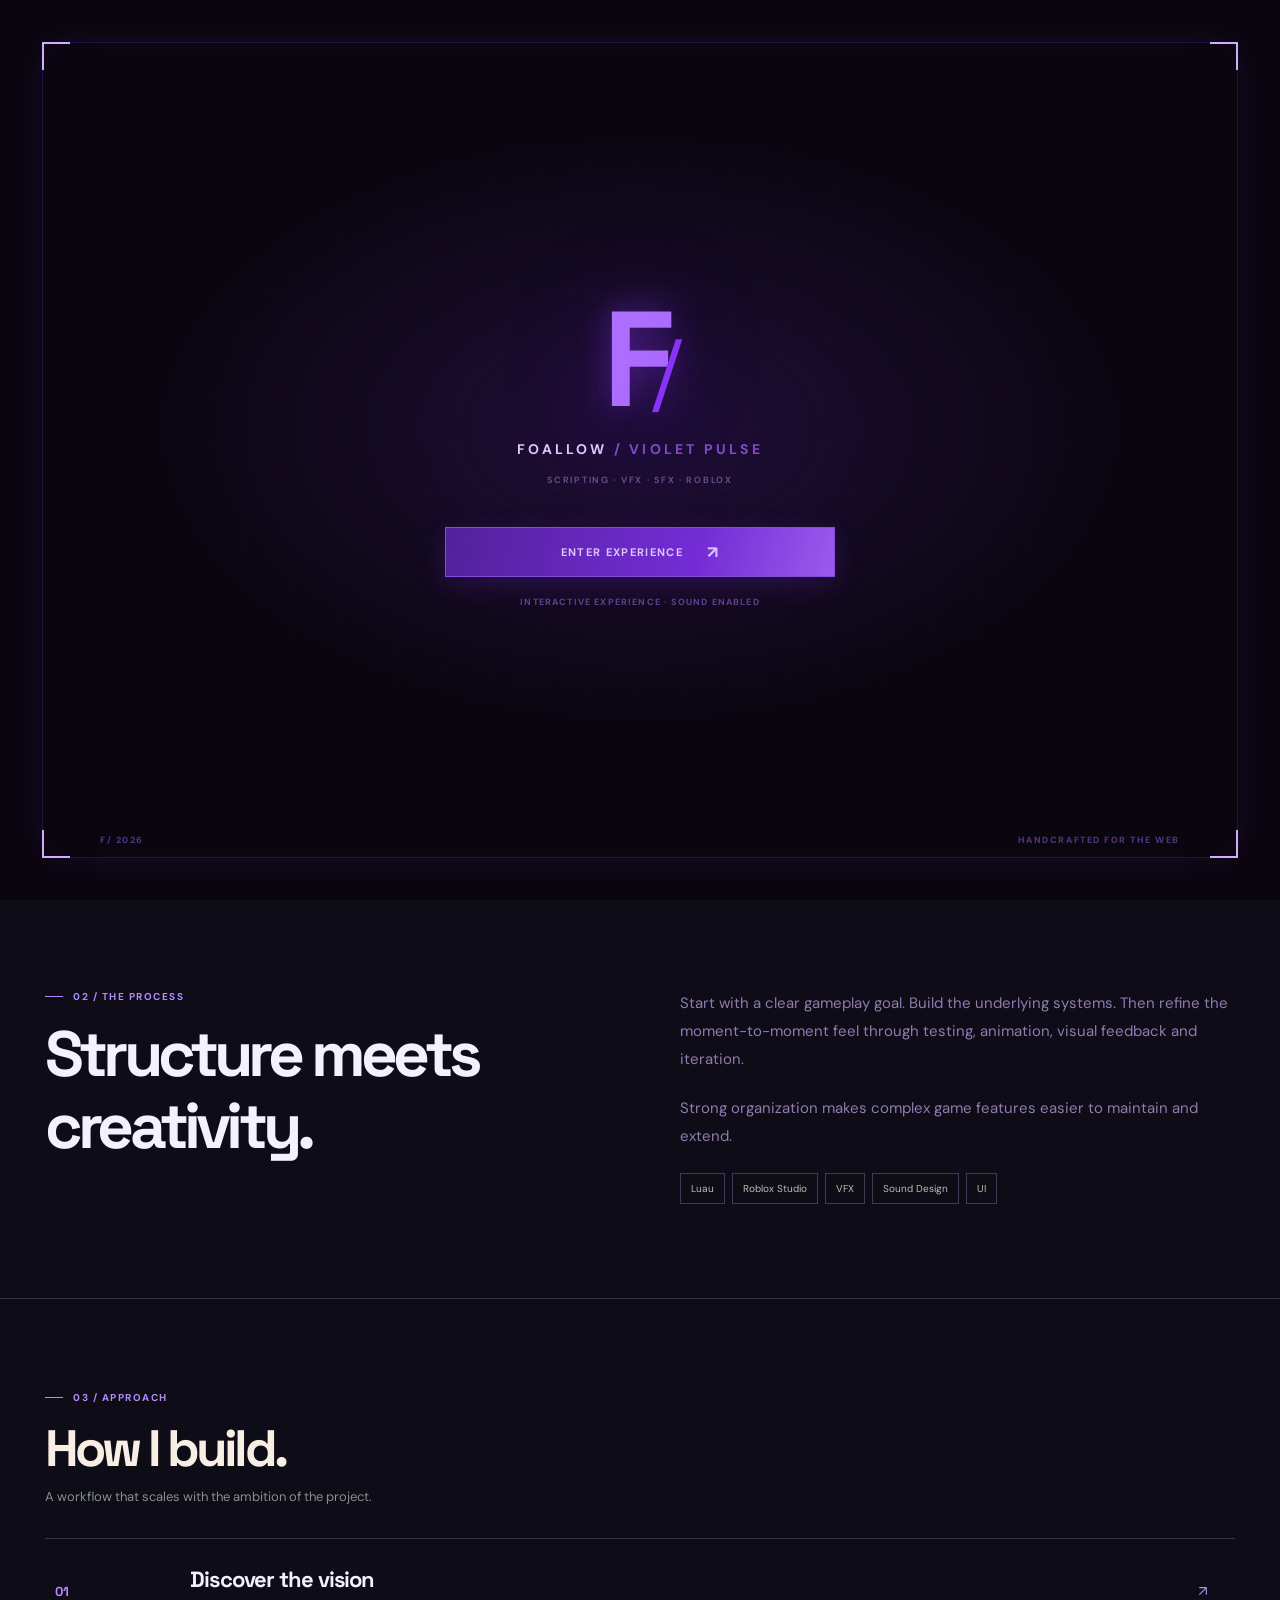
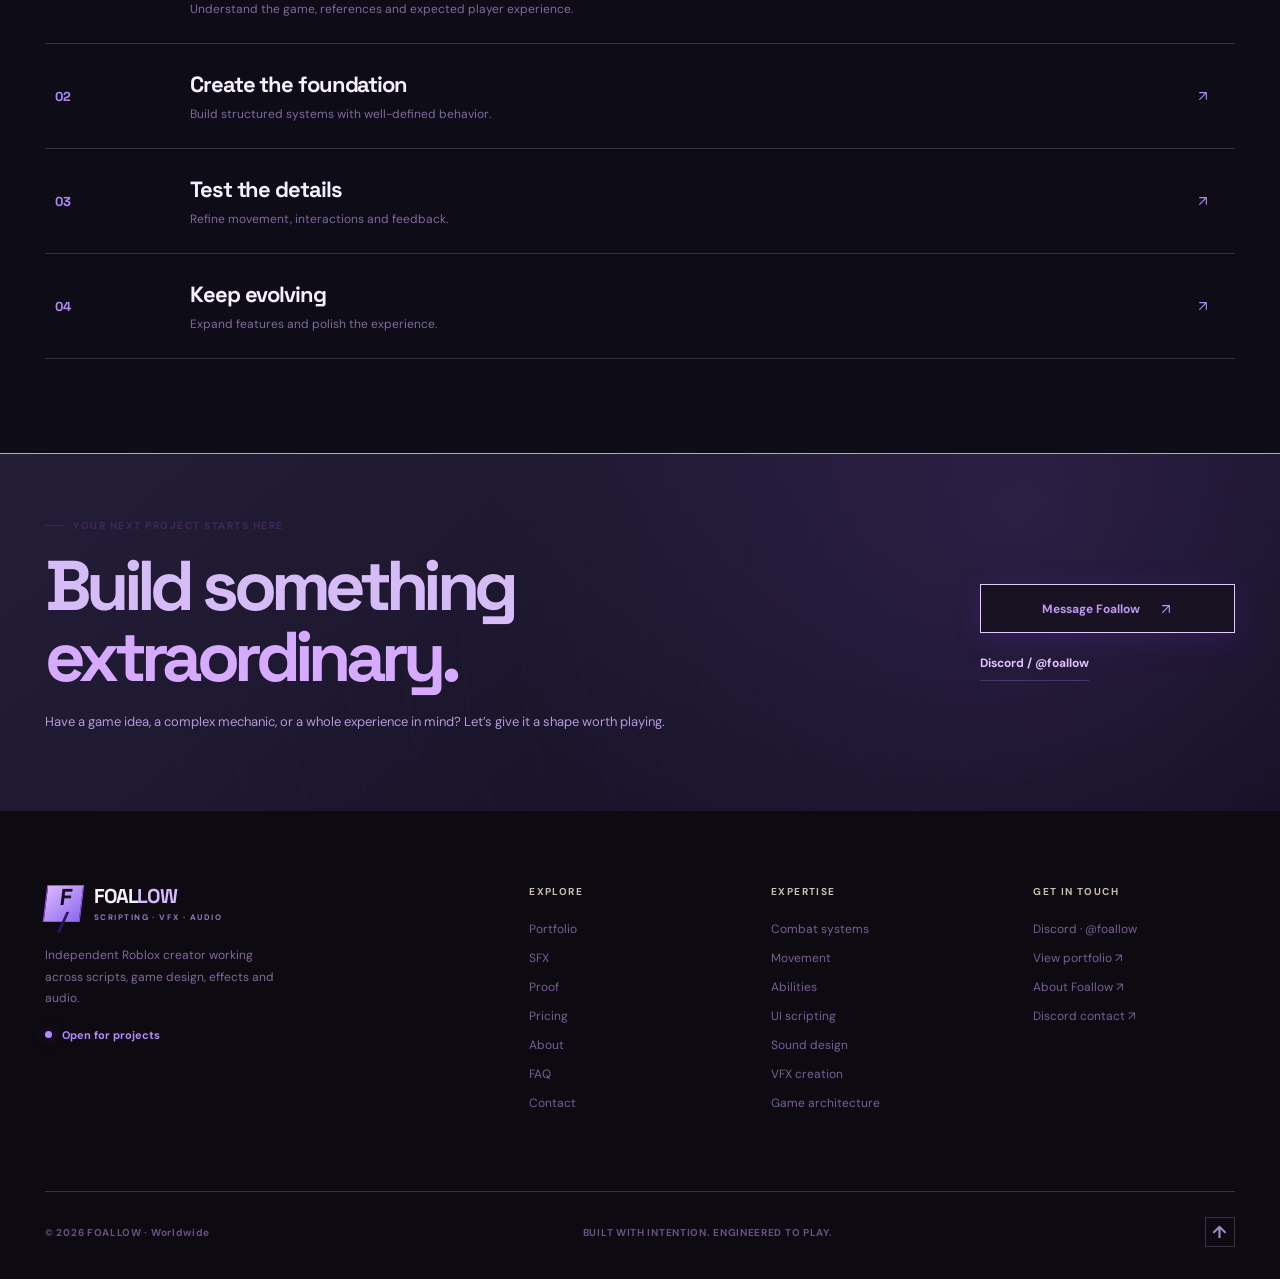
==== commit 37a26abf: "Foallow Rebrand Website + Some Showcases" ====
--- a/about.html
+++ b/about.html
@@ -3,27 +3,28 @@
 <head>
 <meta charset="UTF-8">
 <meta name="viewport" content="width=device-width, initial-scale=1.0">
-<meta name="theme-color" content="#130e0b">
-<meta name="description" content="Nishino | Roblox development, combat systems, interactive UI, movement and game design.">
-<title>Nishino — Roblox Developer Portfolio</title>
+<meta name="theme-color" content="#0e0d18">
+<meta name="description" content="Foallow | Roblox scripting, combat systems, game design, VFX and original audio.">
+<title>Foallow — Roblox Developer Portfolio</title>
 <link rel="stylesheet" href="assets/styles.css">
 <link rel="stylesheet" href="assets/motion.css">
 <link rel="stylesheet" href="assets/sounds.css">
 <link rel="stylesheet" href="assets/sections.css">
+<link rel="stylesheet" href="assets/foallow-theme.css">
 </head>
 <body>
 <div class="ns-preloader" id="nsPreloader" data-stage="enter" role="status" aria-live="polite">
   <div class="ns-loader-aura" aria-hidden="true"></div>
   <div class="ns-loader-frame" aria-hidden="true"><i></i><i></i><i></i><i></i></div>
   <div class="ns-loader-content">
-    <div class="ns-loader-monogram" aria-hidden="true">N<span>/</span></div>
-    <div class="ns-loader-title">NISHINO<span> / SOLAR AMBER</span></div>
-    <p class="ns-loader-tagline">ROBLOX DEVELOPMENT · PORTFOLIO EXPERIENCE</p>
+    <div class="ns-loader-monogram" aria-hidden="true">F<span>/</span></div>
+    <div class="ns-loader-title">FOALLOW<span> / VIOLET PULSE</span></div>
+    <p class="ns-loader-tagline">SCRIPTING · VFX · SFX · ROBLOX</p>
     <div class="ns-loader-progress" id="nsLoaderProgress"><div class="ns-loader-progress-label"><span>LOADING<span class="ns-loader-dots">...</span></span><b id="nsLoaderPercent">0%</b></div><div class="ns-loader-track"><i id="nsLoaderFill"></i></div></div>
     <button type="button" class="ns-loader-enter" id="nsLoaderEnter">ENTER EXPERIENCE <span aria-hidden="true">↗</span></button>
     <div class="ns-loader-footnote" id="nsLoaderHint">INTERACTIVE EXPERIENCE · SOUND ENABLED</div>
   </div>
-  <div class="ns-loader-edition">N/ 2026 <span>HANDCRAFTED FOR THE WEB</span></div>
+  <div class="ns-loader-edition">F/ 2026 <span>HANDCRAFTED FOR THE WEB</span></div>
 </div>
 <div id="app"></div>
 <script src="assets/data.js"></script>
--- a/assets/styles.css
+++ b/assets/styles.css
@@ -1,92 +1,92 @@
 @import url('https://fonts.googleapis.com/css2?family=DM+Sans:wght@400;500;600;700&family=Space+Grotesk:wght@400;500;600;700&display=swap');
-:root{--bg:#14110e;--bg2:#1b1613;--surface:#201a16;--surface2:#29221c;--line:#3c3129;--text:#ece6df;--muted:#aa9985;--low:#697268;--green:#e8ab61;--green2:#c8914e;--serif:Georgia,'Times New Roman',serif;--font:'DM Sans',sans-serif;--display:'Space Grotesk',sans-serif}
-*{box-sizing:border-box}html{scroll-behavior:smooth;scroll-padding-top:110px}body{margin:0;background:var(--bg);color:var(--text);font-family:var(--font);-webkit-font-smoothing:antialiased}button,input,textarea{font:inherit}button{cursor:pointer}a{text-decoration:none;color:inherit}img{max-width:100%;display:block}::selection{background:var(--green);color:#14110e}:focus-visible{outline:2px solid var(--green);outline-offset:4px}.wrap{max-width:1360px;margin-inline:auto;padding-inline:45px}.top-strip{height:31px;border-bottom:1px solid #40352d;display:flex;align-items:center;justify-content:space-between;padding-inline:max(45px,calc((100vw - 1270px)/2));font-size:9px;letter-spacing:.15em;color:#8f7b63;font-weight:700}.top-split{padding:0 10px;color:var(--green)}.site-header{position:sticky;top:0;background:rgba(16,18,16,.95);z-index:80;border-bottom:1px solid var(--line);backdrop-filter:blur(22px)}.header-inner{height:80px;display:flex;align-items:center;gap:35px}.brand{display:flex;align-items:center;gap:12px;flex:0 0 auto;font:700 20px/1 var(--display);letter-spacing:-.07em}.brand>span:last-child{display:flex;flex-direction:column;gap:6px}.brand strong,.brand-strong{color:var(--green)}.brand small{font:700 8px/1 var(--font);letter-spacing:.18em;color:#948067}.brand-mark{width:37px;height:37px;background:var(--green);display:grid;place-items:center;color:#201811;font:700 23px/1 var(--display);letter-spacing:-.17em;transform:skew(-7deg)}.brand-slash{color:#8b6b45}.desktop-nav{display:flex;gap:22px;align-items:center;margin-left:auto}.desktop-nav a{font-size:12px;font-weight:700;color:#929b91;transition:color .2s;white-space:nowrap}.desktop-nav a:hover,.desktop-nav a.active{color:var(--text)}.desktop-nav a.active{position:relative}.desktop-nav a.active:after{content:'';height:3px;background:var(--green);position:absolute;bottom:-33px;left:0;right:0}.header-actions{display:flex;margin-left:auto}.header-hire{height:39px;border:1px solid #906d42;padding:0 15px;display:flex;align-items:center;gap:10px;font-size:12px;font-weight:700;color:var(--green);white-space:nowrap;transition:background .2s}.header-hire:hover{background:#2d2219}.status-dot{width:7px;height:7px;border-radius:50%;display:inline-block;background:var(--green);box-shadow:0 0 14px #e6ad667e;flex:0 0 auto}.header-hire-name{color:var(--green)}.menu-toggle,.mobile-nav{display:none}.hero{min-height:685px;display:grid;grid-template-columns:1.2fr .8fr;gap:7.5%;align-items:center;padding-top:80px;padding-bottom:93px}.hero-overline{font:700 10px var(--font);letter-spacing:.15em;color:var(--green);display:flex;gap:10px;align-items:center;text-transform:uppercase}.hero-overline-tail{color:#7d857a;margin-left:13px}.hero h1{font:700 clamp(53px,5.55vw,83px)/1.065 var(--display);letter-spacing:-.079em;margin:25px 0 23px}.hero h1 em,h1 em,.contact-band h2 em{font-style:normal;color:var(--green)}.hero-muted{color:#777e75}.hero-desc{font-size:20px;line-height:1.55;color:#c8bdb0;max-width:480px;margin:0 0 30px}.hero-ctas{display:flex;align-items:center;gap:12px;flex-wrap:wrap}.button{height:49px;display:inline-flex;align-items:center;justify-content:center;gap:18px;padding:0 23px;font:700 12px var(--font);border:1px solid transparent;transition:background .2s,transform .2s,border-color .2s;white-space:nowrap}.button:hover{transform:translateY(-2px)}.button-primary{background:var(--green);color:#231a13}.button-primary:hover{background:#f0bd80}.button-outline{border-color:#5d4d40;color:var(--text);background:transparent}.button-outline:hover{border-color:var(--green);background:#28211c}.hero-footnote{font-size:11px;color:#99846c;line-height:1.9;margin-top:24px}.hero-side{min-width:0}.identity-card{height:410px;border:1px solid #524439;background:#28211b;position:relative;overflow:hidden}.identity-top{height:52px;display:flex;justify-content:space-between;align-items:center;padding:0 20px;border-bottom:1px solid #55463b;position:relative;z-index:4}.identity-no{font:700 10px var(--display);color:#b79c7b}.identity-chip{display:flex;align-items:center;gap:6px;font:700 9px var(--font);letter-spacing:.08em;color:#d9c7b0}.identity-art{height:286px;overflow:hidden;position:relative;display:grid;place-items:center;background:radial-gradient(circle at 60% 55%,#6a503c 0%,#342a23 33%,#28211b 70%)}.identity-circle{position:absolute;width:255px;height:255px;border:1px solid #ce965140;border-radius:50%;box-shadow:0 0 0 40px #d29f6108,0 0 0 80px #d29f6107}.identity-grid{position:absolute;inset:0;background-image:linear-gradient(#d2af8511 1px,transparent 1px),linear-gradient(90deg,#d2af8511 1px,transparent 1px);background-size:27px 27px;mask-image:linear-gradient(transparent,#000)}.identity-vector{position:relative;font:700 132px/1 var(--display);letter-spacing:-.14em;color:#e7b578;text-shadow:9px 10px 0 #241c15,0 0 55px #eda64f45;transform:rotate(-8deg);z-index:2}.identity-vector span{color:#f7e0c4}.identity-bracket{position:absolute;font:700 260px var(--display);line-height:1;top:10px;color:#c49d6e22}.bracket-one{left:15px}.bracket-two{right:28px}.identity-caption{height:71px;border-top:1px solid #53453a;padding:13px 20px;display:flex;justify-content:space-between;align-items:center}.identity-label{font:700 9px var(--font);color:#b9a081;letter-spacing:.1em}.identity-caption h3{margin:6px 0 0;font:700 21px/1 var(--display);letter-spacing:-.055em}.status-pill{display:flex;align-items:center;gap:8px;padding:8px 10px;border:1px solid #7d5e46;color:#e9b677;font-size:9px;font-weight:800;letter-spacing:.05em}.credentials-row{display:grid;grid-template-columns:repeat(3,1fr);border:1px solid var(--line);border-top:0}.credentials-row>div{padding:15px 12px;min-width:0;border-right:1px solid var(--line)}.credentials-row>div:last-child{border-right:0}.credentials-row span{display:block;font:700 8px var(--font);letter-spacing:.08em;color:#8c7961;margin-bottom:6px}.credentials-row b{display:block;font-size:10px;line-height:1.4;color:#d6cec4}.metrics-section{background:#1d1814;border-block:1px solid var(--line)}.metrics-grid{display:grid;grid-template-columns:repeat(4,minmax(0,1fr));padding-top:27px;padding-bottom:31px}.metric{padding:7px 31px 7px 0;border-right:1px solid var(--line);margin-right:30px}.metric:last-child{margin-right:0;border-right:0}.metric-top{display:flex;justify-content:space-between;font:700 9px var(--font);color:#83715b;letter-spacing:.12em;margin-bottom:23px}.metric-top span:last-child{color:var(--green);font-size:15px}.metric strong{display:block;font:700 clamp(33px,3vw,47px)/1 var(--display);letter-spacing:-.07em;color:var(--text)}.metric h3{font-size:12px;margin:15px 0 3px}.metric p{font-size:11px;color:#9a866d;margin:0}.section{padding-top:92px;padding-bottom:94px}.section-separated{border-top:1px solid var(--line)}.section-heading{display:flex;align-items:flex-end;justify-content:space-between;gap:25px;margin-bottom:33px}.eyebrow{display:flex;align-items:center;gap:10px;font:700 10px var(--font);letter-spacing:.15em;text-transform:uppercase;color:var(--green)}.eyebrow-line{width:18px;height:1px;background:var(--green)}.eyebrow-num{color:#756151;margin-left:15px}.section h2,.section-heading h2,.split-section h2{font:700 clamp(35px,4vw,53px)/1.12 var(--display);letter-spacing:-.075em;margin:16px 0 0}.section-subline{color:#879086;font-size:13px;margin:11px 0 0}.section-link,.inline-arrow{display:inline-flex;gap:13px;align-items:center;color:var(--green);font-size:12px;font-weight:700;white-space:nowrap;border-bottom:1px solid #6a4f3b;padding-bottom:9px}.section-link:hover,.inline-arrow:hover{color:#f6dcbb}.studio-table{border:1px solid var(--line);border-bottom:0}.studio-table-head,.studio-row{display:grid;grid-template-columns:70px 1fr 180px 35px;align-items:center}.studio-table-head{background:#211b17;color:#8a7760;font:700 10px var(--font);letter-spacing:.13em;padding:16px 21px;border-bottom:1px solid var(--line)}.studio-row{padding:14px 21px;border-bottom:1px solid var(--line);transition:background .2s}.studio-row:hover{background:#251e19}.rank{font:600 13px var(--display);color:#978269}.studio-name{font-weight:700;font-size:15px;display:flex;align-items:center;gap:15px;min-width:0}.studio-icon{display:grid;place-items:center;width:37px;height:37px;background:linear-gradient(145deg,#7a5e48,#382e27);font:700 19px var(--display);font-style:normal;color:#eddbc4;flex-shrink:0}.studio-icon-1{background:linear-gradient(145deg,#60415f,#241c3d)}.studio-icon-2{background:linear-gradient(145deg,#476c83,#1b323b)}.studio-icon-3{background:linear-gradient(145deg,#906a3c,#372720)}.studio-icon-4{background:linear-gradient(145deg,#725f50,#2d251f)}.studio-visits{font:700 19px var(--display);letter-spacing:-.05em}.studio-visits small{font:500 10px var(--font);color:#99856d;letter-spacing:0}.studio-arrow{color:var(--green);justify-self:end;opacity:.55}.studio-row:hover .studio-arrow{opacity:1}.under-table{font-size:11px;color:#8d7a62;margin:17px 0 0}.route-grid{display:grid;grid-template-columns:repeat(3,minmax(0,1fr));gap:10px}.route-tile{border:1px solid var(--line);padding:26px 27px 29px;background:linear-gradient(130deg,#201b17,#1b1613);transition:background .2s,border-color .2s,transform .2s}.route-tile:hover{border-color:#90714b;transform:translateY(-3px);background:#29221c}.route-index{font:700 9px var(--font);color:#8b7861;letter-spacing:.15em}.route-tile h3{font:700 29px var(--display);letter-spacing:-.065em;margin:40px 0 9px;display:flex;justify-content:space-between;align-items:center}.route-tile h3 span{color:var(--green)}.route-tile p{font-size:12px;color:#a4937d;margin:0;line-height:1.6}.projects-grid{display:grid;grid-template-columns:repeat(3,minmax(0,1fr));gap:18px}.project-card{text-align:left;display:block;min-width:0;padding:0;background:#1d1814;border:1px solid var(--line);color:inherit;transition:transform .2s,border-color .2s}.project-card:hover{transform:translateY(-4px);border-color:#90714c}.project-cover{height:224px;position:relative;overflow:hidden;background:#2e251e}.project-cover:after{content:'';position:absolute;inset:0;background:linear-gradient(transparent 25%,#0b0f10c2);pointer-events:none}.project-cover>img{width:100%;height:100%;object-fit:cover;filter:saturate(.86) contrast(1.04)}.cover-scene{inset:0;position:absolute;overflow:hidden;background:radial-gradient(circle at 60% 50%,#5c4636,#281d15 70%)}.tone-fire .cover-scene,.tone-red .cover-scene{background:radial-gradient(circle at 55% 40%,#7f3c25,#251c1a 73%)}.tone-blue .cover-scene{background:radial-gradient(circle at 55% 40%,#28587f,#111e30 76%)}.tone-violet .cover-scene,.tone-purple .cover-scene{background:radial-gradient(circle at 60% 40%,#6d3d7e,#21182c 76%)}.tone-pink .cover-scene{background:radial-gradient(circle at 55% 40%,#7b4266,#2f1d2b 75%)}.tone-sky .cover-scene{background:radial-gradient(circle at 45% 35%,#407b8b,#17242b 75%)}.scene-orb{position:absolute;top:-40px;right:25px;width:220px;height:220px;border-radius:50%;border:25px solid #ffffff12;box-shadow:0 0 60px #edd0ac13}.scene-grid{position:absolute;inset:0;background-image:linear-gradient(#ffffff15 1px,transparent 1px),linear-gradient(90deg,#ffffff15 1px,transparent 1px);background-size:34px 34px;transform:perspective(300px) rotateX(45deg) scale(1.5) translateY(65px);mask-image:linear-gradient(transparent,#000)}.scene-box{position:absolute;display:block;width:115px;height:115px;transform:rotate(-28deg) skew(10deg,10deg);box-shadow:18px 25px 45px #0005;border:1px solid #ffffff60}.box-1{top:32px;left:31%;background:linear-gradient(115deg,#ffffff65,#ffffff0b)}.box-2{width:68px;height:68px;left:14%;top:104px;background:linear-gradient(115deg,#ffffff55,#ffffff08)}.box-3{width:75px;height:75px;right:13%;top:116px;background:linear-gradient(115deg,#ffffff35,#ffffff09)}.cover-type,.cover-code,.cover-title,.cover-arrow{position:absolute;z-index:2}.cover-type{left:18px;top:16px;background:#171310c9;border:1px solid #ffffff28;padding:7px 9px;font-size:9px;color:#e0d8cf;letter-spacing:.08em;font-weight:700}.cover-code{top:23px;right:15px;color:#efe6dcbd;font:600 10px var(--display)}.cover-title{bottom:19px;left:19px;right:52px;font:700 28px/1.1 var(--display);letter-spacing:-.065em;color:white;text-shadow:0 2px 20px #0009}.cover-arrow{right:17px;bottom:22px;color:var(--green)}.project-bottom{padding:21px 22px 20px;min-height:205px;display:flex;flex-direction:column;justify-content:space-between}.card-kicker{font:700 9px var(--font);letter-spacing:.12em;text-transform:uppercase;color:var(--green)}.project-bottom h3{font:700 20px var(--display);letter-spacing:-.05em;margin:9px 0}.project-bottom p{font-size:12px;line-height:1.65;color:#aa9984;margin:0}.project-bottom-meta{display:flex;justify-content:space-between;gap:16px;border-top:1px solid var(--line);margin-top:18px;padding-top:13px;font-size:11px;color:#9f8c75}.project-bottom-meta span:first-child{font-weight:700;color:#d2c4b3}.feature-showcase{display:grid;grid-template-columns:1fr 1fr;gap:0;border:1px solid var(--line);margin-top:22px;min-height:300px}.feature-cover{background:radial-gradient(circle at 60% 50%,#325c63,#17232a 65%);padding:35px;display:flex;justify-content:end;align-items:start;flex-direction:column;position:relative;overflow:hidden}.feature-cover:before{content:'';position:absolute;inset:-70% -20%;border:75px solid #8cddfa15;border-radius:50%}.feature-cover-number{font:700 clamp(53px,7vw,88px)/1 var(--display);letter-spacing:-.09em;position:relative;z-index:2;color:white}.feature-cover p{font:700 9px var(--font);letter-spacing:.16em;color:#dac0a1;margin:9px 0 40px;position:relative}.feature-cover strong{font:700 12px var(--display);color:#fff}.feature-info{padding:43px 45px;background:#231d19}.tag{font:700 9px var(--font);letter-spacing:.12em;color:var(--green)}.feature-info h3{font:700 37px/1.1 var(--display);letter-spacing:-.07em;margin:18px 0}.feature-info p{color:#ad9c89;font-size:13px;line-height:1.75;max-width:350px;margin-bottom:27px}.education-grid{display:grid;grid-template-columns:repeat(3,1fr);gap:12px}.education-card{min-height:238px;border:1px solid var(--line);padding:25px;display:flex;flex-direction:column}.education-card>span{font:700 10px var(--font);letter-spacing:.13em;color:var(--green)}.education-card h3{font:700 25px/1.18 var(--display);letter-spacing:-.055em;margin:29px 0 10px}.education-card p{color:#a99883;font-size:12px;line-height:1.7;margin:0}.education-card b{font-size:9px;letter-spacing:.12em;color:#7c6b56;margin-top:auto;padding-top:20px}.reviews-grid{display:grid;grid-template-columns:repeat(3,minmax(0,1fr));gap:12px}.review-card{padding:27px 25px;min-height:280px;display:flex;flex-direction:column;background:#221c17;border:1px solid var(--line)}.review-stars{font-size:13px;letter-spacing:.1em;color:var(--green);display:flex;justify-content:space-between;gap:9px}.review-stars span{color:#9b876f;letter-spacing:0;font-size:10px}.review-card blockquote{font:500 14px/1.7 var(--font);margin:23px 0 26px;color:#d8d0c7;flex:1}.review-person{display:flex;align-items:center;gap:11px;border-top:1px solid var(--line);padding-top:16px}.review-avatar{display:grid;place-items:center;width:31px;height:31px;background:#4a382b;color:#f4c080;font:700 14px var(--display)}.review-person strong{font-size:11px;display:block}.review-person small{font-size:10px;color:#98846b;display:block;margin-top:4px}.personal-grid{display:grid;grid-template-columns:repeat(4,1fr);gap:12px}.personal-tile{border:1px solid var(--line);padding:24px;background:#201a16;min-height:171px;display:flex;flex-direction:column}.personal-tile span{color:#978269;font:700 10px var(--display)}.personal-tile strong{font:700 38px var(--display);letter-spacing:-.07em;margin-top:26px}.personal-tile small{color:#98836a;font-size:11px;margin-top:7px}.contact-band{background:#e8ab61;color:#22170f;border-top:1px solid #fad3a2}.contact-band-inner{min-height:338px;display:flex;align-items:center;justify-content:space-between;gap:50px;padding-block:65px}.contact-band .eyebrow{color:#5a412d}.contact-band .eyebrow-line{background:#5a412d}.contact-band h2{font:700 clamp(52px,5.5vw,75px)/1 var(--display);letter-spacing:-.08em;margin:19px 0}.contact-band h2 em{color:#825e42}.contact-band p{font-size:13px;color:#523e2e;line-height:1.7}.contact-side{display:flex;flex-direction:column;align-items:flex-start;gap:22px}.contact-side .button-primary{background:#221a14;color:#f2d1a8;min-width:255px}.contact-side .button-primary:hover{background:#443427}.contact-email{display:flex;gap:10px;align-items:center;font-size:12px;font-weight:700;border-bottom:1px solid #6d5039;padding-bottom:9px}.footer{background:#16120f}.footer-top{display:grid;grid-template-columns:2.2fr 1fr 1.1fr 1fr;gap:40px;padding:74px 0 80px}.footer-logo{width:max-content}.footer-brand p{color:#9f8c74;font-size:12px;line-height:1.8;max-width:240px;margin:23px 0 18px}.footer-status{display:flex;align-items:center;gap:10px;color:var(--green);font-size:11px;font-weight:700}.footer-links{display:flex;flex-direction:column;gap:13px}.footer-links h4{font:700 10px var(--font);letter-spacing:.14em;text-transform:uppercase;color:#cbc0b4;margin:0 0 10px}.footer-links a{color:#97836a;font-size:12px;transition:color .2s}.footer-links a:hover{color:var(--green)}.footer-bottom{border-top:1px solid var(--line);display:flex;align-items:center;gap:20px;justify-content:space-between;padding:25px 0 32px;font:700 10px var(--font);letter-spacing:.07em;color:#82705a}.to-top{width:30px;height:30px;display:grid;place-items:center;border:1px solid var(--line);color:#c0b09c;font-size:17px}.page-intro{min-height:355px;position:relative;display:flex;align-items:center;border-bottom:1px solid var(--line);overflow:hidden}.page-intro-inner{position:relative;z-index:2;padding:65px 0;max-width:750px}.page-intro h1{font:700 clamp(51px,6.3vw,85px)/1 var(--display);letter-spacing:-.082em;margin:23px 0 19px}.page-intro p{font-size:16px;line-height:1.65;color:#ae9d8a;max-width:650px}.page-intro-art{position:absolute;right:0;top:0;bottom:0;width:30%;opacity:.3;background:radial-gradient(ellipse at 100% 50%,#d19b583e,transparent 55%);overflow:hidden}.page-intro-art span{position:absolute;display:block;width:180px;height:180px;border:1px solid #c69c6860;transform:rotate(35deg);right:55px;top:70px}.page-intro-art span:nth-child(2){right:110px;top:126px}.page-intro-art span:nth-child(3){right:0;top:12px}.portfolio-section{padding-bottom:90px}.highlight-grid .project-card:first-child{border-color:#7a5b43}.filter-row{display:flex;gap:8px;flex-wrap:wrap;margin-bottom:24px}.filter-btn{background:transparent;color:#9e8a73;border:1px solid var(--line);font-size:12px;font-weight:700;padding:12px 16px;transition:all .2s}.filter-btn:hover{border-color:#7d6b55;color:#fff}.filter-btn.selected{background:var(--green);color:#221b16;border-color:var(--green)}.load-more-wrap{display:flex;align-items:center;justify-content:space-between;margin-top:30px}.load-more-wrap>span{color:#9b876f;font-size:12px}.load-more-wrap .button[hidden]{display:none}.steps-grid{display:grid;grid-template-columns:repeat(4,1fr);gap:12px}.step{padding:24px;border:1px solid var(--line);background:#201a16;min-height:196px}.step span{font-size:11px;color:var(--green);font-weight:700;letter-spacing:.11em}.step h3{font:700 24px var(--display);letter-spacing:-.06em;margin:40px 0 9px}.step p{font-size:12px;line-height:1.65;color:#a08d76;margin:0}.pricing-grid{display:grid;grid-template-columns:repeat(3,1fr);gap:13px}.pricing-card{background:#201b17;padding:29px 27px 20px;border:1px solid var(--line);min-height:343px;display:flex;flex-direction:column;transition:border-color .2s}.pricing-card:hover{border-color:#8e724f}.pricing-label{color:var(--green);font-size:9px;font-weight:700;letter-spacing:.13em}.pricing-card h3{font:700 27px var(--display);letter-spacing:-.06em;margin:21px 0 12px}.pricing-card>p{font-size:12px;line-height:1.7;color:#a79681;margin:0 0 21px}.pricing-card ul{padding:0;margin:0 0 25px;list-style:none;display:flex;flex-direction:column;gap:9px}.pricing-card li{display:flex;gap:9px;align-items:center;font-size:11px;color:#c6baad}.pricing-card li svg{color:var(--green)}.pricing-card-foot{margin-top:auto;border-top:1px solid var(--line);padding-top:17px;display:flex;align-items:center;justify-content:space-between}.pricing-card-foot strong{font:700 19px var(--display)}.pricing-card-foot a{color:var(--green)}.dual-cards{display:grid;grid-template-columns:repeat(2,1fr);gap:13px}.info-card{border:1px solid var(--line);background:#221c17;padding:30px;min-height:204px}.info-card span{font:700 10px var(--font);color:var(--green);letter-spacing:.12em}.info-card h3{font:700 28px var(--display);letter-spacing:-.05em;margin:22px 0 11px}.info-card p{color:#b0a18e;font-size:13px;line-height:1.8}.proof-grid{display:grid;grid-template-columns:repeat(2,1fr);gap:14px}.proof-card{border:1px solid var(--line);background:#201b17;padding:29px;min-height:360px}.proof-icon{width:44px;height:44px;border:1px solid #7a5e48;display:grid;place-items:center;color:var(--green);margin-bottom:27px}.proof-card>span{color:var(--green);font-size:10px;letter-spacing:.11em;font-weight:700}.proof-card h3{font:700 29px var(--display);letter-spacing:-.06em;margin:15px 0}.proof-card>p{font-size:13px;color:#ac9c88;line-height:1.8;min-height:65px}.proof-chips,.mini-tags{display:flex;gap:7px;flex-wrap:wrap}.proof-chips span,.mini-tags span{border:1px solid #57483c;color:#c6baad;padding:8px 10px;font-size:10px}.proof-card>a{display:flex;align-items:center;gap:10px;margin-top:28px;color:var(--green);font-size:12px;font-weight:700}.stats-showcase{display:grid;grid-template-columns:repeat(3,1fr);gap:12px}.stats-showcase>div{border:1px solid var(--line);padding:28px;display:flex;flex-direction:column;gap:13px}.stats-showcase span,.stats-showcase small{font-size:11px;color:#a4937d}.stats-showcase strong{font:700 39px var(--display);letter-spacing:-.075em}.split-section{display:grid;grid-template-columns:1fr 1fr;gap:80px;align-items:start}.split-section h2{font-size:clamp(42px,5vw,65px)}.split-copy p{font-size:15px;line-height:1.85;color:#ad9c89;margin:0 0 22px}.split-copy .button{margin-top:8px}.timeline{border-top:1px solid var(--line)}.timeline-item{display:grid;grid-template-columns:120px 1fr 30px;gap:15px;border-bottom:1px solid var(--line);padding:26px 10px;align-items:center}.timeline-item>span{font:700 13px var(--display);color:var(--green)}.timeline-item h3{font:700 22px var(--display);letter-spacing:-.05em;margin:0 0 8px}.timeline-item p{color:#9f8c75;font-size:12px;margin:0}.timeline-item svg{color:var(--green)}.client-grid{display:grid;grid-template-columns:repeat(4,1fr);gap:12px}.client-card{border:1px solid var(--line);background:#201b17;padding:21px;min-height:240px;display:flex;flex-direction:column}.client-card-top{display:flex;justify-content:space-between;align-items:start}.client-card-top>span:last-child{font-size:10px;color:#86745d}.client-monogram{width:55px;height:55px;display:grid;place-items:center;background:#40342b;color:#ddb584;font:700 29px var(--display)}.client-card h3{font:700 21px/1.2 var(--display);letter-spacing:-.05em;margin:26px 0 20px}.client-card>div:last-child{margin-top:auto;display:flex;gap:7px;align-items:baseline}.client-card strong{font:700 20px var(--display)}.client-card small{font-size:10px;color:#968168}.review-summary{display:flex;gap:30px;align-items:center;border:1px solid var(--line);background:#231d19;padding:30px;margin-bottom:25px}.review-summary strong{font:700 55px var(--display);letter-spacing:-.07em}.review-summary strong span{font:500 17px var(--display);color:#ab9b87}.review-summary div span{color:var(--green);letter-spacing:.09em}.review-summary p{font:700 10px var(--font);letter-spacing:.1em;color:#99846c}.review-page-grid{grid-template-columns:repeat(3,1fr)}.review-page-grid .review-card{min-height:294px}.faq-layout{display:grid;grid-template-columns:245px 1fr;gap:72px}.faq-aside{position:sticky;top:120px;height:max-content;display:flex;flex-direction:column;gap:17px;border-left:1px solid var(--line);padding-left:20px}.faq-aside>span{color:var(--green);font:700 10px var(--font);letter-spacing:.13em;margin-bottom:8px}.faq-aside>a{font-size:12px;color:#aa9985;transition:color .2s}.faq-aside>a:hover{color:var(--green)}.faq-group{padding-bottom:46px;margin-bottom:47px;border-bottom:1px solid var(--line)}.faq-group:last-child{border-bottom:0;margin-bottom:0;padding-bottom:0}.faq-group .section-heading{margin-bottom:25px}.faq-group .section-heading h2{font-size:30px}.accordion{border-top:1px solid var(--line)}.faq-item{border-bottom:1px solid var(--line)}.faq-item summary{list-style:none;display:flex;justify-content:space-between;gap:20px;align-items:center;padding:21px 4px;font-weight:700;font-size:14px;cursor:pointer}.faq-item summary::-webkit-details-marker{display:none}.faq-item summary>span{color:var(--green);transition:transform .2s}.faq-item[open] summary>span{transform:rotate(45deg)}.faq-item>p{color:#a89782;font-size:13px;line-height:1.8;max-width:700px;margin:0;padding:0 26px 22px 4px}.terms-layout{display:grid;grid-template-columns:265px 1fr;gap:80px}.terms-layout aside{position:sticky;top:125px;height:max-content}.terms-layout aside span{font-size:11px;color:var(--green);font-weight:700;letter-spacing:.1em}.terms-layout aside p{font-size:13px;color:#9d8a72;line-height:1.75}.term-entry{padding:14px 0 32px;border-bottom:1px solid var(--line);margin-bottom:26px}.term-entry>span{font-size:10px;color:var(--green);font-weight:700;letter-spacing:.1em}.term-entry h2{font:700 32px var(--display);letter-spacing:-.07em;margin:13px 0}.term-entry p{font-size:14px;line-height:1.85;color:#af9f8c;max-width:700px}.project-modal{max-width:780px;width:min(92vw,780px);max-height:90vh;overflow:auto;background:var(--surface);border:1px solid #79604d;color:var(--text);padding:0;box-shadow:0 30px 100px #000d}.project-modal::backdrop{background:#000b;backdrop-filter:blur(7px)}body.modal-open{overflow:hidden}.dialog-close{position:sticky;float:right;top:12px;margin:12px 12px -50px 0;width:36px;height:36px;display:grid;place-items:center;background:#201a16;color:#edd1af;border:1px solid #795f4b;z-index:10}.modal-cover{height:300px}.modal-cover .cover-title{font-size:46px;bottom:26px;left:29px}.modal-body{padding:35px 38px 40px}.modal-body h2{font:700 43px var(--display);letter-spacing:-.07em;margin:13px 0 17px}.modal-body>p{font-size:15px;color:#b5a795;line-height:1.7}.modal-stats{display:flex;gap:35px;margin:30px 0;padding:20px 0;border-block:1px solid var(--line)}.modal-stats>div{display:flex;flex-direction:column;gap:9px}.modal-stats small{font:700 9px var(--font);letter-spacing:.1em;color:#8e7a63}.modal-stats strong{font:700 16px var(--display)}
+:root{--bg:#100d14;--bg2:#15111b;--surface:#191420;--surface2:#201929;--line:#2e253c;--text:#ece6df;--muted:#8e78aa;--low:#697268;--green:#995ce8;--green2:#814ac8;--serif:Georgia,'Times New Roman',serif;--font:'DM Sans',sans-serif;--display:'Space Grotesk',sans-serif}
+*{box-sizing:border-box}html{scroll-behavior:smooth;scroll-padding-top:110px}body{margin:0;background:var(--bg);color:var(--text);font-family:var(--font);-webkit-font-smoothing:antialiased}button,input,textarea{font:inherit}button{cursor:pointer}a{text-decoration:none;color:inherit}img{max-width:100%;display:block}::selection{background:var(--green);color:#100d14}:focus-visible{outline:2px solid var(--green);outline-offset:4px}.wrap{max-width:1360px;margin-inline:auto;padding-inline:45px}.top-strip{height:31px;border-bottom:1px solid #322940;display:flex;align-items:center;justify-content:space-between;padding-inline:max(45px,calc((100vw - 1270px)/2));font-size:9px;letter-spacing:.15em;color:#715a8f;font-weight:700}.top-split{padding:0 10px;color:var(--green)}.site-header{position:sticky;top:0;background:rgba(16,18,16,.95);z-index:80;border-bottom:1px solid var(--line);backdrop-filter:blur(22px)}.header-inner{height:80px;display:flex;align-items:center;gap:35px}.brand{display:flex;align-items:center;gap:12px;flex:0 0 auto;font:700 20px/1 var(--display);letter-spacing:-.07em}.brand>span:last-child{display:flex;flex-direction:column;gap:6px}.brand strong,.brand-strong{color:var(--green)}.brand small{font:700 8px/1 var(--font);letter-spacing:.18em;color:#755d94}.brand-mark{width:37px;height:37px;background:var(--green);display:grid;place-items:center;color:#171020;font:700 23px/1 var(--display);letter-spacing:-.17em;transform:skew(-7deg)}.brand-slash{color:#61408b}.desktop-nav{display:flex;gap:22px;align-items:center;margin-left:auto}.desktop-nav a{font-size:12px;font-weight:700;color:#929b91;transition:color .2s;white-space:nowrap}.desktop-nav a:hover,.desktop-nav a.active{color:var(--text)}.desktop-nav a.active{position:relative}.desktop-nav a.active:after{content:'';height:3px;background:var(--green);position:absolute;bottom:-33px;left:0;right:0}.header-actions{display:flex;margin-left:auto}.header-hire{height:39px;border:1px solid #623e90;padding:0 15px;display:flex;align-items:center;gap:10px;font-size:12px;font-weight:700;color:var(--green);white-space:nowrap;transition:background .2s}.header-hire:hover{background:#20172d}.status-dot{width:7px;height:7px;border-radius:50%;display:inline-block;background:var(--green);box-shadow:0 0 14px #9b60e67e;flex:0 0 auto}.header-hire-name{color:var(--green)}.menu-toggle,.mobile-nav{display:none}.hero{min-height:685px;display:grid;grid-template-columns:1.2fr .8fr;gap:7.5%;align-items:center;padding-top:80px;padding-bottom:93px}.hero-overline{font:700 10px var(--font);letter-spacing:.15em;color:var(--green);display:flex;gap:10px;align-items:center;text-transform:uppercase}.hero-overline-tail{color:#7d857a;margin-left:13px}.hero h1{font:700 clamp(53px,5.55vw,83px)/1.065 var(--display);letter-spacing:-.079em;margin:25px 0 23px}.hero h1 em,h1 em,.contact-band h2 em{font-style:normal;color:var(--green)}.hero-muted{color:#777e75}.hero-desc{font-size:20px;line-height:1.55;color:#c8bdb0;max-width:480px;margin:0 0 30px}.hero-ctas{display:flex;align-items:center;gap:12px;flex-wrap:wrap}.button{height:49px;display:inline-flex;align-items:center;justify-content:center;gap:18px;padding:0 23px;font:700 12px var(--font);border:1px solid transparent;transition:background .2s,transform .2s,border-color .2s;white-space:nowrap}.button:hover{transform:translateY(-2px)}.button-primary{background:var(--green);color:#191223}.button-primary:hover{background:#ab76f0}.button-outline{border-color:#483a5d;color:var(--text);background:transparent}.button-outline:hover{border-color:var(--green);background:#1f1928}.hero-footnote{font-size:11px;color:#7a6299;line-height:1.9;margin-top:24px}.hero-side{min-width:0}.identity-card{height:410px;border:1px solid #403452;background:#1f1928;position:relative;overflow:hidden}.identity-top{height:52px;display:flex;justify-content:space-between;align-items:center;padding:0 20px;border-bottom:1px solid #423655;position:relative;z-index:4}.identity-no{font:700 10px var(--display);color:#8f70b7}.identity-chip{display:flex;align-items:center;gap:6px;font:700 9px var(--font);letter-spacing:.08em;color:#b89ed9}.identity-art{height:286px;overflow:hidden;position:relative;display:grid;place-items:center;background:radial-gradient(circle at 60% 55%,#4c376a 0%,#282034 33%,#1f1928 70%)}.identity-circle{position:absolute;width:255px;height:255px;border:1px solid #854dce40;border-radius:50%;box-shadow:0 0 0 40px #8f5bd208,0 0 0 80px #8f5bd207}.identity-grid{position:absolute;inset:0;background-image:linear-gradient(#a079d211 1px,transparent 1px),linear-gradient(90deg,#a079d211 1px,transparent 1px);background-size:27px 27px;mask-image:linear-gradient(transparent,#000)}.identity-vector{position:relative;font:700 132px/1 var(--display);letter-spacing:-.14em;color:#a46fe7;text-shadow:9px 10px 0 #1a1324,0 0 55px #934ded45;transform:rotate(-8deg);z-index:2}.identity-vector span{color:#cfb0f7}.identity-bracket{position:absolute;font:700 260px var(--display);line-height:1;top:10px;color:#8f65c422}.bracket-one{left:15px}.bracket-two{right:28px}.identity-caption{height:71px;border-top:1px solid #413553;padding:13px 20px;display:flex;justify-content:space-between;align-items:center}.identity-label{font:700 9px var(--font);color:#9375b9;letter-spacing:.1em}.identity-caption h3{margin:6px 0 0;font:700 21px/1 var(--display);letter-spacing:-.055em}.status-pill{display:flex;align-items:center;gap:8px;padding:8px 10px;border:1px solid #59407d;color:#a46ee9;font-size:9px;font-weight:800;letter-spacing:.05em}.credentials-row{display:grid;grid-template-columns:repeat(3,1fr);border:1px solid var(--line);border-top:0}.credentials-row>div{padding:15px 12px;min-width:0;border-right:1px solid var(--line)}.credentials-row>div:last-child{border-right:0}.credentials-row span{display:block;font:700 8px var(--font);letter-spacing:.08em;color:#6f588c;margin-bottom:6px}.credentials-row b{display:block;font-size:10px;line-height:1.4;color:#d6cec4}.metrics-section{background:#17121d;border-block:1px solid var(--line)}.metrics-grid{display:grid;grid-template-columns:repeat(4,minmax(0,1fr));padding-top:27px;padding-bottom:31px}.metric{padding:7px 31px 7px 0;border-right:1px solid var(--line);margin-right:30px}.metric:last-child{margin-right:0;border-right:0}.metric-top{display:flex;justify-content:space-between;font:700 9px var(--font);color:#685383;letter-spacing:.12em;margin-bottom:23px}.metric-top span:last-child{color:var(--green);font-size:15px}.metric strong{display:block;font:700 clamp(33px,3vw,47px)/1 var(--display);letter-spacing:-.07em;color:var(--text)}.metric h3{font-size:12px;margin:15px 0 3px}.metric p{font-size:11px;color:#7b639a;margin:0}.section{padding-top:92px;padding-bottom:94px}.section-separated{border-top:1px solid var(--line)}.section-heading{display:flex;align-items:flex-end;justify-content:space-between;gap:25px;margin-bottom:33px}.eyebrow{display:flex;align-items:center;gap:10px;font:700 10px var(--font);letter-spacing:.15em;text-transform:uppercase;color:var(--green)}.eyebrow-line{width:18px;height:1px;background:var(--green)}.eyebrow-num{color:#5b4a75;margin-left:15px}.section h2,.section-heading h2,.split-section h2{font:700 clamp(35px,4vw,53px)/1.12 var(--display);letter-spacing:-.075em;margin:16px 0 0}.section-subline{color:#879086;font-size:13px;margin:11px 0 0}.section-link,.inline-arrow{display:inline-flex;gap:13px;align-items:center;color:var(--green);font-size:12px;font-weight:700;white-space:nowrap;border-bottom:1px solid #4b366a;padding-bottom:9px}.section-link:hover,.inline-arrow:hover{color:#cba9f6}.studio-table{border:1px solid var(--line);border-bottom:0}.studio-table-head,.studio-row{display:grid;grid-template-columns:70px 1fr 180px 35px;align-items:center}.studio-table-head{background:#1a1521;color:#6d578a;font:700 10px var(--font);letter-spacing:.13em;padding:16px 21px;border-bottom:1px solid var(--line)}.studio-row{padding:14px 21px;border-bottom:1px solid var(--line);transition:background .2s}.studio-row:hover{background:#1d1725}.rank{font:600 13px var(--display);color:#785f97}.studio-name{font-weight:700;font-size:15px;display:flex;align-items:center;gap:15px;min-width:0}.studio-icon{display:grid;place-items:center;width:37px;height:37px;background:linear-gradient(145deg,#59427a,#2c2338);font:700 19px var(--display);font-style:normal;color:#cbb0ed;flex-shrink:0}.studio-icon-1{background:linear-gradient(145deg,#60415f,#241c3d)}.studio-icon-2{background:linear-gradient(145deg,#476c83,#1b323b)}.studio-icon-3{background:linear-gradient(145deg,#5f3990,#271d37)}.studio-icon-4{background:linear-gradient(145deg,#5a4972,#231c2d)}.studio-visits{font:700 19px var(--display);letter-spacing:-.05em}.studio-visits small{font:500 10px var(--font);color:#7a6399;letter-spacing:0}.studio-arrow{color:var(--green);justify-self:end;opacity:.55}.studio-row:hover .studio-arrow{opacity:1}.under-table{font-size:11px;color:#70598d;margin:17px 0 0}.route-grid{display:grid;grid-template-columns:repeat(3,minmax(0,1fr));gap:10px}.route-tile{border:1px solid var(--line);padding:26px 27px 29px;background:linear-gradient(130deg,#191520,#15111b);transition:background .2s,border-color .2s,transform .2s}.route-tile:hover{border-color:#664690;transform:translateY(-3px);background:#201929}.route-index{font:700 9px var(--font);color:#6e588b;letter-spacing:.15em}.route-tile h3{font:700 29px var(--display);letter-spacing:-.065em;margin:40px 0 9px;display:flex;justify-content:space-between;align-items:center}.route-tile h3 span{color:var(--green)}.route-tile p{font-size:12px;color:#8771a4;margin:0;line-height:1.6}.projects-grid{display:grid;grid-template-columns:repeat(3,minmax(0,1fr));gap:18px}.project-card{text-align:left;display:block;min-width:0;padding:0;background:#17121d;border:1px solid var(--line);color:inherit;transition:transform .2s,border-color .2s}.project-card:hover{transform:translateY(-4px);border-color:#664690}.project-cover{height:224px;position:relative;overflow:hidden;background:#231b2e}.project-cover:after{content:'';position:absolute;inset:0;background:linear-gradient(transparent 25%,#0b0f10c2);pointer-events:none}.project-cover>img{width:100%;height:100%;object-fit:cover;filter:saturate(.86) contrast(1.04)}.cover-scene{inset:0;position:absolute;overflow:hidden;background:radial-gradient(circle at 60% 50%,#43325c,#1c1328 70%)}.tone-fire .cover-scene,.tone-red .cover-scene{background:radial-gradient(circle at 55% 40%,#46257f,#1c1825 73%)}.tone-blue .cover-scene{background:radial-gradient(circle at 55% 40%,#28587f,#111e30 76%)}.tone-violet .cover-scene,.tone-purple .cover-scene{background:radial-gradient(circle at 60% 40%,#6d3d7e,#21182c 76%)}.tone-pink .cover-scene{background:radial-gradient(circle at 55% 40%,#7b4266,#2f1d2b 75%)}.tone-sky .cover-scene{background:radial-gradient(circle at 45% 35%,#407b8b,#17242b 75%)}.scene-orb{position:absolute;top:-40px;right:25px;width:220px;height:220px;border-radius:50%;border:25px solid #ffffff12;box-shadow:0 0 60px #bf9ced13}.scene-grid{position:absolute;inset:0;background-image:linear-gradient(#ffffff15 1px,transparent 1px),linear-gradient(90deg,#ffffff15 1px,transparent 1px);background-size:34px 34px;transform:perspective(300px) rotateX(45deg) scale(1.5) translateY(65px);mask-image:linear-gradient(transparent,#000)}.scene-box{position:absolute;display:block;width:115px;height:115px;transform:rotate(-28deg) skew(10deg,10deg);box-shadow:18px 25px 45px #0005;border:1px solid #ffffff60}.box-1{top:32px;left:31%;background:linear-gradient(115deg,#ffffff65,#ffffff0b)}.box-2{width:68px;height:68px;left:14%;top:104px;background:linear-gradient(115deg,#ffffff55,#ffffff08)}.box-3{width:75px;height:75px;right:13%;top:116px;background:linear-gradient(115deg,#ffffff35,#ffffff09)}.cover-type,.cover-code,.cover-title,.cover-arrow{position:absolute;z-index:2}.cover-type{left:18px;top:16px;background:#120f17c9;border:1px solid #ffffff28;padding:7px 9px;font-size:9px;color:#e0d8cf;letter-spacing:.08em;font-weight:700}.cover-code{top:23px;right:15px;color:#efe6dcbd;font:600 10px var(--display)}.cover-title{bottom:19px;left:19px;right:52px;font:700 28px/1.1 var(--display);letter-spacing:-.065em;color:white;text-shadow:0 2px 20px #0009}.cover-arrow{right:17px;bottom:22px;color:var(--green)}.project-bottom{padding:21px 22px 20px;min-height:205px;display:flex;flex-direction:column;justify-content:space-between}.card-kicker{font:700 9px var(--font);letter-spacing:.12em;text-transform:uppercase;color:var(--green)}.project-bottom h3{font:700 20px var(--display);letter-spacing:-.05em;margin:9px 0}.project-bottom p{font-size:12px;line-height:1.65;color:#8d77aa;margin:0}.project-bottom-meta{display:flex;justify-content:space-between;gap:16px;border-top:1px solid var(--line);margin-top:18px;padding-top:13px;font-size:11px;color:#816a9f}.project-bottom-meta span:first-child{font-weight:700;color:#b6a1d2}.feature-showcase{display:grid;grid-template-columns:1fr 1fr;gap:0;border:1px solid var(--line);margin-top:22px;min-height:300px}.feature-cover{background:radial-gradient(circle at 60% 50%,#325c63,#17232a 65%);padding:35px;display:flex;justify-content:end;align-items:start;flex-direction:column;position:relative;overflow:hidden}.feature-cover:before{content:'';position:absolute;inset:-70% -20%;border:75px solid #8cddfa15;border-radius:50%}.feature-cover-number{font:700 clamp(53px,7vw,88px)/1 var(--display);letter-spacing:-.09em;position:relative;z-index:2;color:white}.feature-cover p{font:700 9px var(--font);letter-spacing:.16em;color:#b192da;margin:9px 0 40px;position:relative}.feature-cover strong{font:700 12px var(--display);color:#fff}.feature-info{padding:43px 45px;background:#1c1723}.tag{font:700 9px var(--font);letter-spacing:.12em;color:var(--green)}.feature-info h3{font:700 37px/1.1 var(--display);letter-spacing:-.07em;margin:18px 0}.feature-info p{color:#917bad;font-size:13px;line-height:1.75;max-width:350px;margin-bottom:27px}.education-grid{display:grid;grid-template-columns:repeat(3,1fr);gap:12px}.education-card{min-height:238px;border:1px solid var(--line);padding:25px;display:flex;flex-direction:column}.education-card>span{font:700 10px var(--font);letter-spacing:.13em;color:var(--green)}.education-card h3{font:700 25px/1.18 var(--display);letter-spacing:-.055em;margin:29px 0 10px}.education-card p{color:#8c76a9;font-size:12px;line-height:1.7;margin:0}.education-card b{font-size:9px;letter-spacing:.12em;color:#624e7c;margin-top:auto;padding-top:20px}.reviews-grid{display:grid;grid-template-columns:repeat(3,minmax(0,1fr));gap:12px}.review-card{padding:27px 25px;min-height:280px;display:flex;flex-direction:column;background:#1a1522;border:1px solid var(--line)}.review-stars{font-size:13px;letter-spacing:.1em;color:var(--green);display:flex;justify-content:space-between;gap:9px}.review-stars span{color:#7c659b;letter-spacing:0;font-size:10px}.review-card blockquote{font:500 14px/1.7 var(--font);margin:23px 0 26px;color:#d8d0c7;flex:1}.review-person{display:flex;align-items:center;gap:11px;border-top:1px solid var(--line);padding-top:16px}.review-avatar{display:grid;place-items:center;width:31px;height:31px;background:#35284a;color:#ad77f4;font:700 14px var(--display)}.review-person strong{font-size:11px;display:block}.review-person small{font-size:10px;color:#796198;display:block;margin-top:4px}.personal-grid{display:grid;grid-template-columns:repeat(4,1fr);gap:12px}.personal-tile{border:1px solid var(--line);padding:24px;background:#191420;min-height:171px;display:flex;flex-direction:column}.personal-tile span{color:#785f97;font:700 10px var(--display)}.personal-tile strong{font:700 38px var(--display);letter-spacing:-.07em;margin-top:26px}.personal-tile small{color:#786098;font-size:11px;margin-top:7px}.contact-band{background:#995ce8;color:#160e22;border-top:1px solid #c194fa}.contact-band-inner{min-height:338px;display:flex;align-items:center;justify-content:space-between;gap:50px;padding-block:65px}.contact-band .eyebrow{color:#3e2a5a}.contact-band .eyebrow-line{background:#3e2a5a}.contact-band h2{font:700 clamp(52px,5.5vw,75px)/1 var(--display);letter-spacing:-.08em;margin:19px 0}.contact-band h2 em{color:#593d82}.contact-band p{font-size:13px;color:#3b2a52;line-height:1.7}.contact-side{display:flex;flex-direction:column;align-items:flex-start;gap:22px}.contact-side .button-primary{background:#191222;color:#c098f2;min-width:255px}.contact-side .button-primary:hover{background:#312444}.contact-email{display:flex;gap:10px;align-items:center;font-size:12px;font-weight:700;border-bottom:1px solid #4c356d;padding-bottom:9px}.footer{background:#110e16}.footer-top{display:grid;grid-template-columns:2.2fr 1fr 1.1fr 1fr;gap:40px;padding:74px 0 80px}.footer-logo{width:max-content}.footer-brand p{color:#81699f;font-size:12px;line-height:1.8;max-width:240px;margin:23px 0 18px}.footer-status{display:flex;align-items:center;gap:10px;color:var(--green);font-size:11px;font-weight:700}.footer-links{display:flex;flex-direction:column;gap:13px}.footer-links h4{font:700 10px var(--font);letter-spacing:.14em;text-transform:uppercase;color:#cbc0b4;margin:0 0 10px}.footer-links a{color:#786097;font-size:12px;transition:color .2s}.footer-links a:hover{color:var(--green)}.footer-bottom{border-top:1px solid var(--line);display:flex;align-items:center;gap:20px;justify-content:space-between;padding:25px 0 32px;font:700 10px var(--font);letter-spacing:.07em;color:#675282}.to-top{width:30px;height:30px;display:grid;place-items:center;border:1px solid var(--line);color:#a38cc0;font-size:17px}.page-intro{min-height:355px;position:relative;display:flex;align-items:center;border-bottom:1px solid var(--line);overflow:hidden}.page-intro-inner{position:relative;z-index:2;padding:65px 0;max-width:750px}.page-intro h1{font:700 clamp(51px,6.3vw,85px)/1 var(--display);letter-spacing:-.082em;margin:23px 0 19px}.page-intro p{font-size:16px;line-height:1.65;color:#927cae;max-width:650px}.page-intro-art{position:absolute;right:0;top:0;bottom:0;width:30%;opacity:.3;background:radial-gradient(ellipse at 100% 50%,#8a53d13e,transparent 55%);overflow:hidden}.page-intro-art span{position:absolute;display:block;width:180px;height:180px;border:1px solid #8d60c660;transform:rotate(35deg);right:55px;top:70px}.page-intro-art span:nth-child(2){right:110px;top:126px}.page-intro-art span:nth-child(3){right:0;top:12px}.portfolio-section{padding-bottom:90px}.highlight-grid .project-card:first-child{border-color:#563e7a}.filter-row{display:flex;gap:8px;flex-wrap:wrap;margin-bottom:24px}.filter-btn{background:transparent;color:#7f689e;border:1px solid var(--line);font-size:12px;font-weight:700;padding:12px 16px;transition:all .2s}.filter-btn:hover{border-color:#624d7d;color:#fff}.filter-btn.selected{background:var(--green);color:#1a1422;border-color:var(--green)}.load-more-wrap{display:flex;align-items:center;justify-content:space-between;margin-top:30px}.load-more-wrap>span{color:#7c659b;font-size:12px}.load-more-wrap .button[hidden]{display:none}.steps-grid{display:grid;grid-template-columns:repeat(4,1fr);gap:12px}.step{padding:24px;border:1px solid var(--line);background:#191420;min-height:196px}.step span{font-size:11px;color:var(--green);font-weight:700;letter-spacing:.11em}.step h3{font:700 24px var(--display);letter-spacing:-.06em;margin:40px 0 9px}.step p{font-size:12px;line-height:1.65;color:#826ba0;margin:0}.pricing-grid{display:grid;grid-template-columns:repeat(3,1fr);gap:13px}.pricing-card{background:#191520;padding:29px 27px 20px;border:1px solid var(--line);min-height:343px;display:flex;flex-direction:column;transition:border-color .2s}.pricing-card:hover{border-color:#67498e}.pricing-label{color:var(--green);font-size:9px;font-weight:700;letter-spacing:.13em}.pricing-card h3{font:700 27px var(--display);letter-spacing:-.06em;margin:21px 0 12px}.pricing-card>p{font-size:12px;line-height:1.7;color:#8a74a7;margin:0 0 21px}.pricing-card ul{padding:0;margin:0 0 25px;list-style:none;display:flex;flex-direction:column;gap:9px}.pricing-card li{display:flex;gap:9px;align-items:center;font-size:11px;color:#c6baad}.pricing-card li svg{color:var(--green)}.pricing-card-foot{margin-top:auto;border-top:1px solid var(--line);padding-top:17px;display:flex;align-items:center;justify-content:space-between}.pricing-card-foot strong{font:700 19px var(--display)}.pricing-card-foot a{color:var(--green)}.dual-cards{display:grid;grid-template-columns:repeat(2,1fr);gap:13px}.info-card{border:1px solid var(--line);background:#1a1522;padding:30px;min-height:204px}.info-card span{font:700 10px var(--font);color:var(--green);letter-spacing:.12em}.info-card h3{font:700 28px var(--display);letter-spacing:-.05em;margin:22px 0 11px}.info-card p{color:#9580b0;font-size:13px;line-height:1.8}.proof-grid{display:grid;grid-template-columns:repeat(2,1fr);gap:14px}.proof-card{border:1px solid var(--line);background:#191520;padding:29px;min-height:360px}.proof-icon{width:44px;height:44px;border:1px solid #59427a;display:grid;place-items:center;color:var(--green);margin-bottom:27px}.proof-card>span{color:var(--green);font-size:10px;letter-spacing:.11em;font-weight:700}.proof-card h3{font:700 29px var(--display);letter-spacing:-.06em;margin:15px 0}.proof-card>p{font-size:13px;color:#907aac;line-height:1.8;min-height:65px}.proof-chips,.mini-tags{display:flex;gap:7px;flex-wrap:wrap}.proof-chips span,.mini-tags span{border:1px solid #443657;color:#c6baad;padding:8px 10px;font-size:10px}.proof-card>a{display:flex;align-items:center;gap:10px;margin-top:28px;color:var(--green);font-size:12px;font-weight:700}.stats-showcase{display:grid;grid-template-columns:repeat(3,1fr);gap:12px}.stats-showcase>div{border:1px solid var(--line);padding:28px;display:flex;flex-direction:column;gap:13px}.stats-showcase span,.stats-showcase small{font-size:11px;color:#8771a4}.stats-showcase strong{font:700 39px var(--display);letter-spacing:-.075em}.split-section{display:grid;grid-template-columns:1fr 1fr;gap:80px;align-items:start}.split-section h2{font-size:clamp(42px,5vw,65px)}.split-copy p{font-size:15px;line-height:1.85;color:#917bad;margin:0 0 22px}.split-copy .button{margin-top:8px}.timeline{border-top:1px solid var(--line)}.timeline-item{display:grid;grid-template-columns:120px 1fr 30px;gap:15px;border-bottom:1px solid var(--line);padding:26px 10px;align-items:center}.timeline-item>span{font:700 13px var(--display);color:var(--green)}.timeline-item h3{font:700 22px var(--display);letter-spacing:-.05em;margin:0 0 8px}.timeline-item p{color:#816a9f;font-size:12px;margin:0}.timeline-item svg{color:var(--green)}.client-grid{display:grid;grid-template-columns:repeat(4,1fr);gap:12px}.client-card{border:1px solid var(--line);background:#191520;padding:21px;min-height:240px;display:flex;flex-direction:column}.client-card-top{display:flex;justify-content:space-between;align-items:start}.client-card-top>span:last-child{font-size:10px;color:#6a5486}.client-monogram{width:55px;height:55px;display:grid;place-items:center;background:#312740;color:#a579dd;font:700 29px var(--display)}.client-card h3{font:700 21px/1.2 var(--display);letter-spacing:-.05em;margin:26px 0 20px}.client-card>div:last-child{margin-top:auto;display:flex;gap:7px;align-items:baseline}.client-card strong{font:700 20px var(--display)}.client-card small{font-size:10px;color:#775e96}.review-summary{display:flex;gap:30px;align-items:center;border:1px solid var(--line);background:#1c1723;padding:30px;margin-bottom:25px}.review-summary strong{font:700 55px var(--display);letter-spacing:-.07em}.review-summary strong span{font:500 17px var(--display);color:#8f7aab}.review-summary div span{color:var(--green);letter-spacing:.09em}.review-summary p{font:700 10px var(--font);letter-spacing:.1em;color:#7a6299}.review-page-grid{grid-template-columns:repeat(3,1fr)}.review-page-grid .review-card{min-height:294px}.faq-layout{display:grid;grid-template-columns:245px 1fr;gap:72px}.faq-aside{position:sticky;top:120px;height:max-content;display:flex;flex-direction:column;gap:17px;border-left:1px solid var(--line);padding-left:20px}.faq-aside>span{color:var(--green);font:700 10px var(--font);letter-spacing:.13em;margin-bottom:8px}.faq-aside>a{font-size:12px;color:#8e78aa;transition:color .2s}.faq-aside>a:hover{color:var(--green)}.faq-group{padding-bottom:46px;margin-bottom:47px;border-bottom:1px solid var(--line)}.faq-group:last-child{border-bottom:0;margin-bottom:0;padding-bottom:0}.faq-group .section-heading{margin-bottom:25px}.faq-group .section-heading h2{font-size:30px}.accordion{border-top:1px solid var(--line)}.faq-item{border-bottom:1px solid var(--line)}.faq-item summary{list-style:none;display:flex;justify-content:space-between;gap:20px;align-items:center;padding:21px 4px;font-weight:700;font-size:14px;cursor:pointer}.faq-item summary::-webkit-details-marker{display:none}.faq-item summary>span{color:var(--green);transition:transform .2s}.faq-item[open] summary>span{transform:rotate(45deg)}.faq-item>p{color:#8b75a8;font-size:13px;line-height:1.8;max-width:700px;margin:0;padding:0 26px 22px 4px}.terms-layout{display:grid;grid-template-columns:265px 1fr;gap:80px}.terms-layout aside{position:sticky;top:125px;height:max-content}.terms-layout aside span{font-size:11px;color:var(--green);font-weight:700;letter-spacing:.1em}.terms-layout aside p{font-size:13px;color:#7f679d;line-height:1.75}.term-entry{padding:14px 0 32px;border-bottom:1px solid var(--line);margin-bottom:26px}.term-entry>span{font-size:10px;color:var(--green);font-weight:700;letter-spacing:.1em}.term-entry h2{font:700 32px var(--display);letter-spacing:-.07em;margin:13px 0}.term-entry p{font-size:14px;line-height:1.85;color:#937eaf;max-width:700px}.project-modal{max-width:780px;width:min(92vw,780px);max-height:90vh;overflow:auto;background:var(--surface);border:1px solid #5b4679;color:var(--text);padding:0;box-shadow:0 30px 100px #000d}.project-modal::backdrop{background:#000b;backdrop-filter:blur(7px)}body.modal-open{overflow:hidden}.dialog-close{position:sticky;float:right;top:12px;margin:12px 12px -50px 0;width:36px;height:36px;display:grid;place-items:center;background:#191420;color:#c19eed;border:1px solid #5a4579;z-index:10}.modal-cover{height:300px}.modal-cover .cover-title{font-size:46px;bottom:26px;left:29px}.modal-body{padding:35px 38px 40px}.modal-body h2{font:700 43px var(--display);letter-spacing:-.07em;margin:13px 0 17px}.modal-body>p{font-size:15px;color:#9b86b5;line-height:1.7}.modal-stats{display:flex;gap:35px;margin:30px 0;padding:20px 0;border-block:1px solid var(--line)}.modal-stats>div{display:flex;flex-direction:column;gap:9px}.modal-stats small{font:700 9px var(--font);letter-spacing:.1em;color:#705a8e}.modal-stats strong{font:700 16px var(--display)}
 @media(max-width:1200px){.wrap{padding-inline:30px}.desktop-nav{gap:13px}.desktop-nav a{font-size:11px}.header-inner{gap:15px}.hero{gap:4%}.hero h1{font-size:clamp(52px,5.5vw,75px)}.header-hire{padding:0 10px}}
-@media(max-width:1020px){.desktop-nav{display:none}.header-actions{margin-left:auto}.menu-toggle{display:grid;place-items:center;background:transparent;border:1px solid var(--line);color:var(--text);width:42px;height:41px;margin-left:10px}.mobile-nav{display:none;border-top:1px solid var(--line);padding:12px 30px 25px;background:#1a1512;grid-template-columns:repeat(3,1fr);gap:0 20px}.nav-open .mobile-nav{display:grid}.mobile-nav a{display:flex;align-items:center;justify-content:space-between;border-bottom:1px solid var(--line);padding:18px 2px;font-size:13px;font-weight:700}.hero{grid-template-columns:1.1fr .9fr}.hero h1{font-size:clamp(47px,5.65vw,67px)}.identity-card{height:360px}.identity-art{height:236px}.credentials-row{grid-template-columns:1fr}.credentials-row>div{border-right:0;border-bottom:1px solid var(--line)}.credentials-row>div:last-child{border-bottom:0}.credentials-row span,.credentials-row b{display:inline}.credentials-row b{padding-left:10px}.metric{margin-right:12px;padding-right:12px}.metric strong{font-size:32px}.client-grid{grid-template-columns:repeat(3,1fr)}.route-grid{grid-template-columns:repeat(2,1fr)}.project-bottom{min-height:230px}}
+@media(max-width:1020px){.desktop-nav{display:none}.header-actions{margin-left:auto}.menu-toggle{display:grid;place-items:center;background:transparent;border:1px solid var(--line);color:var(--text);width:42px;height:41px;margin-left:10px}.mobile-nav{display:none;border-top:1px solid var(--line);padding:12px 30px 25px;background:#14101a;grid-template-columns:repeat(3,1fr);gap:0 20px}.nav-open .mobile-nav{display:grid}.mobile-nav a{display:flex;align-items:center;justify-content:space-between;border-bottom:1px solid var(--line);padding:18px 2px;font-size:13px;font-weight:700}.hero{grid-template-columns:1.1fr .9fr}.hero h1{font-size:clamp(47px,5.65vw,67px)}.identity-card{height:360px}.identity-art{height:236px}.credentials-row{grid-template-columns:1fr}.credentials-row>div{border-right:0;border-bottom:1px solid var(--line)}.credentials-row>div:last-child{border-bottom:0}.credentials-row span,.credentials-row b{display:inline}.credentials-row b{padding-left:10px}.metric{margin-right:12px;padding-right:12px}.metric strong{font-size:32px}.client-grid{grid-template-columns:repeat(3,1fr)}.route-grid{grid-template-columns:repeat(2,1fr)}.project-bottom{min-height:230px}}
 @media(max-width:770px){.top-strip{display:none}.wrap{padding-inline:22px}.header-inner{height:67px}.hero{display:flex;flex-direction:column;align-items:stretch;gap:45px;padding-top:68px;padding-bottom:65px;min-height:auto}.hero h1{font-size:clamp(48px,9vw,70px)}.hero-overline-tail{display:none}.hero-side{max-width:480px;width:100%}.identity-card{height:390px}.identity-art{height:266px}.credentials-row{grid-template-columns:repeat(3,1fr)}.credentials-row>div{border-right:1px solid var(--line);border-bottom:0}.credentials-row span,.credentials-row b{display:block;padding:0}.credentials-row span{font-size:7px}.credentials-row b{font-size:9px}.metrics-grid{grid-template-columns:repeat(2,1fr);gap:22px 0}.metric:nth-child(2){border-right:0;margin-right:0}.metric strong{font-size:39px}.section{padding-top:66px;padding-bottom:70px}.section-heading h2{font-size:41px}.studio-table-head,.studio-row{grid-template-columns:46px 1fr 95px 24px}.studio-visits{font-size:16px}.studio-visits small{display:none}.studio-name{font-size:13px;gap:9px}.studio-icon{width:28px;height:28px;font-size:14px}.projects-grid{grid-template-columns:repeat(2,1fr)}.feature-showcase{grid-template-columns:1fr}.feature-cover{min-height:260px}.reviews-grid{grid-template-columns:repeat(2,1fr)}.review-page-grid{grid-template-columns:repeat(2,1fr)}.education-grid{grid-template-columns:1fr 1fr}.personal-grid{grid-template-columns:repeat(2,1fr)}.footer-top{grid-template-columns:repeat(3,1fr);gap:35px}.footer-brand{grid-column:1/-1}.contact-band-inner{align-items:flex-start;flex-direction:column;gap:8px}.contact-band h2{font-size:60px}.page-intro{min-height:315px}.page-intro h1{font-size:60px}.page-intro-art{display:none}.steps-grid{grid-template-columns:repeat(2,1fr)}.pricing-grid{grid-template-columns:repeat(2,1fr)}.client-grid{grid-template-columns:repeat(2,1fr)}.faq-layout{grid-template-columns:1fr}.faq-aside{display:none}.terms-layout{grid-template-columns:1fr;gap:10px}.terms-layout aside{position:static}.split-section{grid-template-columns:1fr;gap:26px}.stats-showcase{gap:10px}.stats-showcase strong{font-size:28px}}
 @media(max-width:520px){.wrap{padding-inline:18px}.brand{font-size:18px}.brand-mark{width:33px;height:33px;font-size:20px}.header-hire{height:37px;padding:0 8px;font-size:11px}.menu-toggle{height:37px;width:37px;margin-left:8px}.mobile-nav{grid-template-columns:1fr 1fr;padding-inline:18px}.hero{padding-top:50px}.hero h1{font-size:clamp(42px,11.5vw,58px);margin-top:24px}.hero-desc{font-size:17px}.hero-ctas{align-items:stretch}.hero-ctas .button{flex-grow:1;padding-inline:11px;font-size:11px}.identity-card{height:350px}.identity-art{height:226px}.identity-vector{font-size:105px}.identity-circle{height:210px;width:210px}.credentials-row>div{padding:11px 8px}.credentials-row b{font-size:9px}.metrics-grid{gap:0}.metric{border-bottom:1px solid var(--line);margin:0!important;padding:22px 10px!important}.metric:nth-child(odd){border-right:1px solid var(--line)}.metric:nth-child(even){padding-left:15px!important}.metric:nth-child(n+3){border-bottom:0}.metric-top{margin-bottom:13px}.metric strong{font-size:clamp(28px,8vw,38px)}.metric h3{font-size:11px}.metric p{font-size:10px;line-height:1.5}.section-heading{flex-direction:column;align-items:flex-start;gap:18px}.section-heading h2{font-size:37px}.studio-table-head,.studio-row{padding-inline:11px;grid-template-columns:32px 1fr 65px 15px}.studio-table-head{font-size:8px}.studio-name{font-size:12px}.studio-icon{display:none}.studio-visits{font-size:13px}.route-grid{grid-template-columns:1fr 1fr;gap:8px}.route-tile{padding:17px}.route-tile h3{font-size:24px;margin-top:34px}.route-tile h3 svg{width:16px}.route-tile p{font-size:11px}.projects-grid,.reviews-grid,.education-grid,.pricing-grid,.proof-grid,.dual-cards{grid-template-columns:1fr}.project-cover{height:260px}.project-bottom{min-height:0}.feature-info{padding:30px}.feature-info h3{font-size:31px}.personal-grid{gap:8px}.personal-tile{padding:16px;min-height:138px}.personal-tile strong{font-size:29px}.footer-top{grid-template-columns:1fr 1fr;padding-block:50px}.footer-brand{grid-column:1/-1}.footer-bottom{flex-wrap:wrap;line-height:1.6}.footer-bottom span:nth-child(2){display:none}.contact-band h2{font-size:54px}.page-intro h1{font-size:clamp(49px,11vw,65px)}.page-intro p{font-size:14px}.steps-grid{gap:8px}.step{padding:16px;min-height:185px}.step h3{font-size:20px}.pricing-grid{gap:10px}.client-grid{gap:8px}.client-card{padding:16px;min-height:220px}.client-card h3{font-size:19px}.client-card strong{font-size:19px}.client-card>div:last-child{display:block}.review-page-grid{grid-template-columns:1fr}.review-summary{padding:20px;gap:15px}.review-summary strong{font-size:46px}.stats-showcase{grid-template-columns:1fr}.timeline-item{grid-template-columns:70px 1fr 20px}.timeline-item h3{font-size:18px}.load-more-wrap{align-items:flex-start;flex-direction:column;gap:16px}.modal-cover{height:190px}.modal-cover .cover-title{font-size:28px}.modal-body{padding:22px}.modal-body h2{font-size:30px}.modal-stats{gap:20px;flex-wrap:wrap}}
 @media(prefers-reduced-motion:reduce){*,*:before,*:after{scroll-behavior:auto!important;transition:none!important;animation:none!important}}
 
-:root{--bg:#100d0b;--bg2:#17110d;--surface:#20160f;--surface2:#271b13;--line:#3e291c;--text:#f9f0e6;--muted:#b1a193;--low:#877465;--green:#f8a63e;--green2:#e9ba68;--font:'DM Sans',sans-serif;--display:'Space Grotesk',sans-serif}
-body{background:radial-gradient(circle at 85% 15%,#70360c16,transparent 36%),radial-gradient(circle at 10% 30%,#ad580910,transparent 30%),var(--bg)}
-.site-header{background:#120e0beb;border-bottom-color:#59331999}
+:root{--bg:#0c0a10;--bg2:#100c17;--surface:#150e20;--surface2:#1a1227;--line:#281a3e;--text:#f9f0e6;--muted:#9784b1;--low:#6d5b87;--green:#903ff8;--green2:#a062e9;--font:'DM Sans',sans-serif;--display:'Space Grotesk',sans-serif}
+body{background:radial-gradient(circle at 85% 15%,#3b187016,transparent 36%),radial-gradient(circle at 10% 30%,#5e24ad10,transparent 30%),var(--bg)}
+.site-header{background:#0d0a12eb;border-bottom-color:#33195999}
 .site-header .brand{letter-spacing:-.085em}
-.brand-mark{border:1px solid #f8af52;background:linear-gradient(140deg,#ef8b23,#ffc371);color:#241407;box-shadow:inset 0 0 12px #ffda9655,0 0 18px #f59a2925}
-.brand-slash{color:#5c3011}
-.brand small{color:#bfa087}
-.top-strip{border-bottom-color:#3c2416;color:#9f8874}
+.brand-mark{border:1px solid #9a50f8;background:linear-gradient(140deg,#8332ef,#ac6aff);color:#130824;box-shadow:inset 0 0 12px #c08aff55,0 0 18px #8833f525}
+.brand-slash{color:#31135c}
+.brand small{color:#977abf}
+.top-strip{border-bottom-color:#24153c;color:#7f699f}
 .hero{min-height:695px}
-.hero h1 em{background:linear-gradient(100deg,#ffca7e,#f59329 66%,#ffbd64);background-clip:text;-webkit-background-clip:text;color:transparent}
-.hero-muted{color:#766b61}
-.hero-desc{color:#c6b7aa}
-.hero::selection{background:#dc8933;color:#1b110a}
-.button-primary{background:linear-gradient(110deg,#f0912c,#ffc16e);color:#251406;border-color:#ffc270;box-shadow:0 6px 30px #ff982128}
-.button-primary:hover{background:linear-gradient(110deg,#ffab49,#ffd18e);box-shadow:0 0 25px #ee943e55,0 12px 35px #b956183d}
-.button-outline{border-color:#63422c}
-.button-outline:hover{background:#372315;border-color:#df9141}
-.identity-card{background:#24160d;border-color:#a9682c;box-shadow:0 0 0 1px #f2a54b20,0 0 32px #ec7d1928,0 0 100px #a746131a}
-.identity-top,.identity-caption{background:linear-gradient(95deg,#302015,#21150f);border-color:#70401f}
-.identity-art{background:radial-gradient(circle at 52% 52%,#8c4b16 0%,#3a210e 39%,#170f0a 78%)}
-.identity-vector{font-size:clamp(95px,11vw,125px);letter-spacing:-.16em;color:#ffa72e;text-shadow:5px 8px 0 #5b2d0d,0 0 27px #ff921a8c,0 0 75px #ff88104c}
-.identity-vector span{position:relative;top:-.43em;font-size:.38em;letter-spacing:0;color:#ffd28a;text-shadow:0 0 18px #ffca7f}
-.identity-bracket{color:#e999341d}
-.identity-chip,.identity-label,.identity-no{color:#f0b96c}
-.status-pill{border-color:#915a2b;color:#ffb454}
-.credentials-row{background:#17110d}
-.credentials-row b{color:#ebd6c0}
-.metrics-section{background:linear-gradient(180deg,#22170f,#18110d);border-color:#50331e}
-.metric-top{color:#98765b}
+.hero h1 em{background:linear-gradient(100deg,#b375ff,#8733f5 66%,#a65fff);background-clip:text;-webkit-background-clip:text;color:transparent}
+.hero-muted{color:#645776}
+.hero-desc{color:#ab98c6}
+.hero::selection{background:#7c34dc;color:#110a1b}
+.button-primary{background:linear-gradient(110deg,#8432f0,#ab68ff);color:#140825;border-color:#ac69ff;box-shadow:0 6px 30px #8d36ff28}
+.button-primary:hover{background:linear-gradient(110deg,#9848ff,#ba83ff);box-shadow:0 0 25px #883eee55,0 12px 35px #6127b93d}
+.button-outline{border-color:#402963}
+.button-outline:hover{background:#221437;border-color:#8440df}
+.identity-card{background:#160c24;border-color:#612ca9;box-shadow:0 0 0 1px #9349f220,0 0 32px #8032ec28,0 0 100px #5623a71a}
+.identity-top,.identity-caption{background:linear-gradient(95deg,#1f1430,#150e21);border-color:#3f1f70}
+.identity-art{background:radial-gradient(circle at 52% 52%,#4b1d8c 0%,#200e3a 39%,#0f0917 78%)}
+.identity-vector{font-size:clamp(95px,11vw,125px);letter-spacing:-.16em;color:#8f36ff;text-shadow:5px 8px 0 #30135b,0 0 27px #8c36ff8c,0 0 75px #8b36ff4c}
+.identity-vector span{position:relative;top:-.43em;font-size:.38em;letter-spacing:0;color:#b980ff;text-shadow:0 0 18px #b376ff}
+.identity-bracket{color:#8436e91d}
+.identity-chip,.identity-label,.identity-no{color:#a365f0}
+.status-pill{border-color:#552a91;color:#9e52ff}
+.credentials-row{background:#100c17}
+.credentials-row b{color:#c7adeb}
+.metrics-section{background:linear-gradient(180deg,#160e22,#110c18);border-color:#321d50}
+.metric-top{color:#705398}
 .section-heading h2,.page-intro h1{color:#f8eee4}
-.studio-row:hover,.route-tile:hover{background:#302015}
-.route-tile,.pricing-card,.proof-card,.client-card,.education-card,.review-card,.step{background:linear-gradient(145deg,#21170f,#16100c)}
-.route-tile:hover,.pricing-card:hover,.client-card:hover{border-color:#c97c34}
-.studio-icon{background:linear-gradient(140deg,#995b1d,#4a2914);color:#ffce84}
-.studio-icon-1{background:linear-gradient(145deg,#b46e28,#48251a)}
-.studio-icon-2{background:linear-gradient(145deg,#b07b33,#312219)}
-.studio-icon-3{background:linear-gradient(145deg,#d08032,#432314)}
-.studio-icon-4{background:linear-gradient(145deg,#a56c30,#27180e)}
-.feature-cover{background:radial-gradient(circle at 50% 50%,#70401c,#2a170d 60%,#1a100b 90%)}
-.feature-cover-number{font-size:clamp(80px,12vw,160px);color:#ffc16f;letter-spacing:-.12em;text-shadow:0 0 45px #f4994188}
-.client-card .client-monogram{background:linear-gradient(135deg,#744013,#2d1b11);color:#ffd08a}
-.testimonial-empty{position:relative;min-height:230px;border:1px solid #674021;background:radial-gradient(circle at 80% 20%,#a55c211e,transparent 54%),#1a120d;padding:38px 42px;overflow:hidden;display:flex;flex-direction:column;align-items:flex-start;justify-content:center}
-.testimonial-empty>span{font-size:36px;color:#ef9b38;text-shadow:0 0 27px #f49749b9}
+.studio-row:hover,.route-tile:hover{background:#1f1430}
+.route-tile,.pricing-card,.proof-card,.client-card,.education-card,.review-card,.step{background:linear-gradient(145deg,#160e21,#0f0b16)}
+.route-tile:hover,.pricing-card:hover,.client-card:hover{border-color:#7334c9}
+.studio-icon{background:linear-gradient(140deg,#532099,#29144a);color:#b67aff}
+.studio-icon-1{background:linear-gradient(145deg,#6429b4,#2a1948)}
+.studio-icon-2{background:linear-gradient(145deg,#6a32b0,#211731)}
+.studio-icon-3{background:linear-gradient(145deg,#7533d0,#261443)}
+.studio-icon-4{background:linear-gradient(145deg,#622fa5,#180d27)}
+.feature-cover{background:radial-gradient(circle at 50% 50%,#3e1c70,#180d2a 60%,#100a1a 90%)}
+.feature-cover-number{font-size:clamp(80px,12vw,160px);color:#ab69ff;letter-spacing:-.12em;text-shadow:0 0 45px #8d41f488}
+.client-card .client-monogram{background:linear-gradient(135deg,#3e1874,#1b102d);color:#b980ff}
+.testimonial-empty{position:relative;min-height:230px;border:1px solid #3d2067;background:radial-gradient(circle at 80% 20%,#5823a51e,transparent 54%),#120c1a;padding:38px 42px;overflow:hidden;display:flex;flex-direction:column;align-items:flex-start;justify-content:center}
+.testimonial-empty>span{font-size:36px;color:#8839ef;text-shadow:0 0 27px #8f48f4b9}
 .testimonial-empty h3{font:700 clamp(24px,3vw,38px) var(--display);margin:14px 0 8px;letter-spacing:-.055em}
-.testimonial-empty p{font-size:14px;color:#b9a18d;max-width:700px;line-height:1.7;margin:0 0 17px}
+.testimonial-empty p{font-size:14px;color:#977fb9;max-width:700px;line-height:1.7;margin:0 0 17px}
 .testimonial-empty-large{min-height:335px}
-.contact-band{background:radial-gradient(circle at 70% 10%,#6d380e33,transparent 45%),linear-gradient(145deg,#2f1d11,#1b130d)}
-.contact-email{color:#bfa287;font-size:12px;text-decoration:none}
-.solar-diamond{color:#f1a14a;margin:0 9px;filter:drop-shadow(0 0 10px #ed9529)}
-.footer{background:#110d0b}
-.page-intro-art{background:radial-gradient(circle at 85% 50%,#d977252c,transparent 55%)}
+.contact-band{background:radial-gradient(circle at 70% 10%,#3a176d33,transparent 45%),linear-gradient(145deg,#1d102f,#120c1b)}
+.contact-email{color:#977abf;font-size:12px;text-decoration:none}
+.solar-diamond{color:#9149f1;margin:0 9px;filter:drop-shadow(0 0 10px #8432ed)}
+.footer{background:#0d0a11}
+.page-intro-art{background:radial-gradient(circle at 85% 50%,#752ed92c,transparent 55%)}
 @media(min-width:1100px){.hero{gap:6%}.hero-side{max-width:485px;width:100%;justify-self:end}}
 @media(max-width:770px){.hero{min-height:0}.hero h1{font-size:clamp(43px,9vw,68px)}.identity-vector{font-size:108px}.hero-side{max-width:500px}.testimonial-empty{padding:28px 23px}.contact-email{max-width:260px}}
 
 .brand-word{display:block;font-weight:700;white-space:nowrap;line-height:1}.brand-word .brand-strong{display:inline}.site-header .brand>span:last-child,.footer-logo>span:last-child{gap:7px}
 
 .project-cover{isolation:isolate}
-.tone-ember .cover-scene{background:radial-gradient(ellipse at 57% 34%,#ad4c1f,#40221c 53%,#1c1714 95%)}
-.tone-fire .cover-scene{background:radial-gradient(ellipse at 56% 34%,#a84629,#44251a 50%,#1b1713 95%)}
-.tone-gold .cover-scene{background:radial-gradient(ellipse at 56% 34%,#b17a32,#4b301c 53%,#1b1713 95%)}
-.tone-amber .cover-scene{background:radial-gradient(ellipse at 56% 34%,#a66728,#3d2b1b 53%,#1b1713 95%)}
-.tone-bronze .cover-scene{background:radial-gradient(ellipse at 56% 34%,#82532e,#3e2e21 53%,#1b1713 95%)}
-.tone-copper .cover-scene{background:radial-gradient(ellipse at 56% 34%,#935039,#3c241c 53%,#1b1713 95%)}
-.showcase-visual{position:absolute;inset:18px 0 0;z-index:1;display:grid;place-items:center;color:#ffd19a}
-.showcase-visual>svg{height:112px;width:112px;max-width:35%;filter:drop-shadow(0 4px 22px #ffad4a75);transform:translateY(-6px) rotate(-7deg);transition:transform .55s cubic-bezier(.2,.75,.25,1),filter .55s}
-.showcase-visual-ring{position:absolute;width:184px;height:184px;border:1px solid #ffc07146;border-radius:50%;box-shadow:0 0 40px #ce722013,inset 0 0 26px #d7791810;transform:translateY(-7px) rotateX(65deg) rotateZ(-19deg);transition:transform .6s}
-.showcase-visual-ring:before,.showcase-visual-ring:after{content:'';position:absolute;inset:19px;border:1px dashed #ffc07143;border-radius:50%}
-.showcase-visual-ring:after{inset:-19px;border-style:solid;border-color:#ffc07112}
-.showcase-visual-sheen{position:absolute;inset:-50%;background:linear-gradient(102deg,transparent 43%,#ffde9411 51%,transparent 58%);transform:translateX(-50%);pointer-events:none}
-.project-card:hover .showcase-visual>svg{transform:translateY(-14px) rotate(0) scale(1.1);filter:drop-shadow(0 7px 28px #ffad4a9a)}
+.tone-ember .cover-scene{background:radial-gradient(ellipse at 57% 34%,#5824ad,#271a40 53%,#16121c 95%)}
+.tone-fire .cover-scene{background:radial-gradient(ellipse at 56% 34%,#572aa8,#291944 50%,#15111b 95%)}
+.tone-gold .cover-scene{background:radial-gradient(ellipse at 56% 34%,#6a32b1,#2e1b4b 53%,#15111b 95%)}
+.tone-amber .cover-scene{background:radial-gradient(ellipse at 56% 34%,#5e29a6,#28193d 53%,#15111b 95%)}
+.tone-bronze .cover-scene{background:radial-gradient(ellipse at 56% 34%,#4f2c82,#2c1f3e 53%,#15111b 95%)}
+.tone-copper .cover-scene{background:radial-gradient(ellipse at 56% 34%,#583693,#271a3c 53%,#15111b 95%)}
+.showcase-visual{position:absolute;inset:18px 0 0;z-index:1;display:grid;place-items:center;color:#bf8dff}
+.showcase-visual>svg{height:112px;width:112px;max-width:35%;filter:drop-shadow(0 4px 22px #9849ff75);transform:translateY(-6px) rotate(-7deg);transition:transform .55s cubic-bezier(.2,.75,.25,1),filter .55s}
+.showcase-visual-ring{position:absolute;width:184px;height:184px;border:1px solid #ab6aff46;border-radius:50%;box-shadow:0 0 40px #6f2bce13,inset 0 0 26px #762dd710;transform:translateY(-7px) rotateX(65deg) rotateZ(-19deg);transition:transform .6s}
+.showcase-visual-ring:before,.showcase-visual-ring:after{content:'';position:absolute;inset:19px;border:1px dashed #ab6aff43;border-radius:50%}
+.showcase-visual-ring:after{inset:-19px;border-style:solid;border-color:#ab6aff12}
+.showcase-visual-sheen{position:absolute;inset:-50%;background:linear-gradient(102deg,transparent 43%,#c088ff11 51%,transparent 58%);transform:translateX(-50%);pointer-events:none}
+.project-card:hover .showcase-visual>svg{transform:translateY(-14px) rotate(0) scale(1.1);filter:drop-shadow(0 7px 28px #9849ff9a)}
 .project-card:hover .showcase-visual-ring{transform:translateY(-10px) rotateX(61deg) rotateZ(15deg) scale(1.09)}
 .project-card:hover .showcase-visual-sheen{animation:showcaseSweep 1s ease-out both}
 .project-cover>img{position:absolute;inset:0;z-index:2}
 .cover-title,.cover-type,.cover-code,.cover-arrow{z-index:3}
 .modal-cover .showcase-visual>svg{height:160px;width:160px}
 .modal-focus{margin-top:25px;display:flex;flex-direction:column;gap:11px}
-.modal-focus>span{font-size:10px;font-weight:700;letter-spacing:.15em;color:#bc956d}
+.modal-focus>span{font-size:10px;font-weight:700;letter-spacing:.15em;color:#8a64bc}
 .modal-focus>div{display:flex;gap:8px;flex-wrap:wrap}
-.modal-focus>div>span{border:1px solid #65503a;background:#382719;padding:8px 11px;font-size:11px;color:#efc18c}
+.modal-focus>div>span{border:1px solid #4a3565;background:#251738;padding:8px 11px;font-size:11px;color:#b081ef}
 @keyframes showcaseSweep{to{transform:translateX(50%)}}
 @media(prefers-reduced-motion:reduce){.showcase-visual>svg,.showcase-visual-ring{transition:none}.project-card:hover .showcase-visual-sheen{animation:none}}
 
-.modal-video{margin-top:22px;overflow:hidden;border:1px solid #65503a;background:#100d0b}.modal-video video{display:block;width:100%;max-height:420px;object-fit:contain}
+.modal-video{margin-top:22px;overflow:hidden;border:1px solid #4a3565;background:#0c0a10}.modal-video video{display:block;width:100%;max-height:420px;object-fit:contain}
--- a/assets/motion.css
+++ b/assets/motion.css
@@ -1,65 +1,65 @@
 :root{--motion-ease:cubic-bezier(.22,1,.36,1);--motion-pop:cubic-bezier(.16,1,.3,1)}
 html.motion-enabled{scroll-behavior:smooth;overflow-x:clip}
 .motion-enabled body{overflow-x:clip}
-.scroll-progress{position:fixed;z-index:150;top:0;left:0;width:100%;height:3px;pointer-events:none;transform:scaleX(0);transform-origin:left center;background:linear-gradient(90deg,#a67d4b,#fdcc90,#cb8838);box-shadow:0 0 20px #e8ab61a8}
+.scroll-progress{position:fixed;z-index:150;top:0;left:0;width:100%;height:3px;pointer-events:none;transform:scaleX(0);transform-origin:left center;background:linear-gradient(90deg,#7046a6,#b985fd,#7838cb);box-shadow:0 0 20px #995ce8a8}
 .site-header{transition:background .45s,border-color .45s,box-shadow .45s}
-body.has-scrolled .site-header{background:rgba(12,16,12,.89);box-shadow:0 16px 50px #0006;border-bottom-color:#62504277}
-.motion-enabled .brand-mark{position:relative;transition:transform .65s var(--motion-ease),box-shadow .65s;box-shadow:0 0 0 #e9ab6100}
-.motion-enabled .brand:hover .brand-mark{transform:skew(-7deg) rotate(-13deg) scale(1.13);box-shadow:0 0 35px #e9ab616d}
+body.has-scrolled .site-header{background:rgba(12,16,12,.89);box-shadow:0 16px 50px #0006;border-bottom-color:#4c3c6277}
+.motion-enabled .brand-mark{position:relative;transition:transform .65s var(--motion-ease),box-shadow .65s;box-shadow:0 0 0 #995ce900}
+.motion-enabled .brand:hover .brand-mark{transform:skew(-7deg) rotate(-13deg) scale(1.13);box-shadow:0 0 35px #995ce96d}
 .motion-enabled .desktop-nav a{position:relative;transition:color .3s}
-.motion-enabled .desktop-nav a::before{content:'';position:absolute;inset:-12px -9px;background:#efae5e10;border-radius:2px;opacity:0;transform:scale(.75);transition:opacity .35s,transform .35s var(--motion-ease)}
+.motion-enabled .desktop-nav a::before{content:'';position:absolute;inset:-12px -9px;background:#9b59ef10;border-radius:2px;opacity:0;transform:scale(.75);transition:opacity .35s,transform .35s var(--motion-ease)}
 .motion-enabled .desktop-nav a:hover::before{opacity:1;transform:scale(1)}
 .motion-enabled .desktop-nav a.active:after{transform-origin:left;animation:navLine .7s var(--motion-ease) both}
 .motion-enabled .header-hire{position:relative;overflow:hidden;transition:background .3s,box-shadow .3s}
-.motion-enabled .header-hire:hover{box-shadow:0 0 30px #e8ab612c, inset 0 0 22px #e8ab6112}
+.motion-enabled .header-hire:hover{box-shadow:0 0 30px #995ce82c, inset 0 0 22px #995ce812}
 .motion-enabled .status-dot{animation:dotPulse 2.1s ease-in-out infinite}
 .motion-enabled .hero{position:relative;isolation:isolate}
-.motion-enabled .hero::before{content:'';position:absolute;inset:0 -50px;z-index:-2;pointer-events:none;background:radial-gradient(ellipse 52% 64% at var(--hero-x,74%) var(--hero-y,49%),#eda44b24,transparent 67%);transition:background .2s}
-.motion-enabled .hero::after{content:'';position:absolute;z-index:-1;right:0;top:5%;width:min(50vw,700px);height:90%;opacity:.19;pointer-events:none;background-image:linear-gradient(#b2906530 1px,transparent 1px),linear-gradient(90deg,#b2906530 1px,transparent 1px);background-size:46px 46px;mask-image:radial-gradient(ellipse at center,#000 8%,transparent 70%);animation:heroGrid 20s linear infinite}
+.motion-enabled .hero::before{content:'';position:absolute;inset:0 -50px;z-index:-2;pointer-events:none;background:radial-gradient(ellipse 52% 64% at var(--hero-x,74%) var(--hero-y,49%),#9149ed24,transparent 67%);transition:background .2s}
+.motion-enabled .hero::after{content:'';position:absolute;z-index:-1;right:0;top:5%;width:min(50vw,700px);height:90%;opacity:.19;pointer-events:none;background-image:linear-gradient(#825db230 1px,transparent 1px),linear-gradient(90deg,#825db230 1px,transparent 1px);background-size:46px 46px;mask-image:radial-gradient(ellipse at center,#000 8%,transparent 70%);animation:heroGrid 20s linear infinite}
 .motion-enabled .hero-overline{animation:heroEnter .8s .12s var(--motion-pop) both}
 .motion-enabled .hero-line{display:block;overflow:visible;white-space:nowrap}
 .motion-enabled .hero-line>span{display:inline-block;animation:heroEnter 1s var(--motion-pop) both}
 .motion-enabled .hero-line:nth-child(1)>span{animation-delay:.2s}
 .motion-enabled .hero-line:nth-child(2)>span{animation-delay:.34s}
 .motion-enabled .hero-line:nth-child(3)>span{animation-delay:.48s}
-.motion-enabled .hero h1 em{position:relative;display:inline-block;text-shadow:0 0 52px #ebaa5a2b;animation:greenBreathe 3.7s ease-in-out infinite}
-.motion-enabled .hero h1 em::after{content:'';position:absolute;left:0;right:0;bottom:2px;height:4px;background:linear-gradient(90deg,transparent,#ebaa5a,transparent);transform:scaleX(0);transform-origin:left;animation:drawAccent .9s .92s var(--motion-ease) forwards}
+.motion-enabled .hero h1 em{position:relative;display:inline-block;text-shadow:0 0 52px #9756eb2b;animation:greenBreathe 3.7s ease-in-out infinite}
+.motion-enabled .hero h1 em::after{content:'';position:absolute;left:0;right:0;bottom:2px;height:4px;background:linear-gradient(90deg,transparent,#9756eb,transparent);transform:scaleX(0);transform-origin:left;animation:drawAccent .9s .92s var(--motion-ease) forwards}
 .motion-enabled .hero-desc{animation:heroEnter .85s .63s var(--motion-pop) both}
 .motion-enabled .hero-ctas{animation:heroEnter .85s .75s var(--motion-pop) both}
 .motion-enabled .hero-footnote{animation:heroEnter .85s .9s var(--motion-pop) both}
 .motion-enabled .hero-side{animation:heroCardIn 1.1s .32s var(--motion-pop) both;position:relative}
 .motion-enabled .identity-card{transition:transform .2s ease-out,border-color .35s,box-shadow .5s;transform-style:preserve-3d;will-change:transform;box-shadow:0 20px 65px #0004}
-.motion-enabled .identity-card:hover{box-shadow:0 32px 90px #000a,0 0 50px #ecaa5a35;border-color:#d39954}
+.motion-enabled .identity-card:hover{box-shadow:0 32px 90px #000a,0 0 50px #9756ec35;border-color:#8950d3}
 .motion-enabled .identity-art{isolation:isolate}
-.motion-enabled .identity-art::before{content:'';position:absolute;z-index:4;inset:-30%;background:linear-gradient(105deg,transparent 42%,#fdd6a71b 49%,#fee2c13b 50%,#fdd6a71a 51%,transparent 59%);pointer-events:none;animation:scanner 6s ease-in-out infinite}
-.motion-enabled .identity-art::after{content:'';position:absolute;z-index:1;inset:0;pointer-events:none;background:radial-gradient(circle at 50% 48%,#e8ab611d,transparent 55%);animation:pulseArt 4s ease-in-out infinite}
+.motion-enabled .identity-art::before{content:'';position:absolute;z-index:4;inset:-30%;background:linear-gradient(105deg,transparent 42%,#c498fd1b 49%,#d1aefe3b 50%,#c498fd1a 51%,transparent 59%);pointer-events:none;animation:scanner 6s ease-in-out infinite}
+.motion-enabled .identity-art::after{content:'';position:absolute;z-index:1;inset:0;pointer-events:none;background:radial-gradient(circle at 50% 48%,#995ce81d,transparent 55%);animation:pulseArt 4s ease-in-out infinite}
 .motion-enabled .identity-circle{animation:ringPulse 5s ease-in-out infinite}
 .motion-enabled .identity-grid{animation:gridFloat 16s linear infinite}
 .motion-enabled .identity-vector{animation:logoFloat 5s ease-in-out infinite;filter:drop-shadow(0 17px 20px #0005);transition:filter .35s}
-.motion-enabled .identity-card:hover .identity-vector{filter:drop-shadow(0 18px 30px #fbbb6d42)}
-.motion-orbit{pointer-events:none;position:absolute;left:50%;top:50%;width:clamp(210px,85%,300px);aspect-ratio:1;border-radius:50%;border:1px dashed #e8ab6137;z-index:1;animation:orbitSpin 22s linear infinite}
-.motion-orbit.alt{width:clamp(175px,66%,238px);animation-duration:17s;animation-direction:reverse;border-color:#e8ab6124;transform-origin:center}
-.motion-orbit i{position:absolute;top:-4px;left:50%;display:block;width:8px;height:8px;border-radius:50%;background:#fdcc91;box-shadow:0 0 12px #f6ba71,0 0 29px #f6ba71}
-.motion-orbit.alt i{background:#fee0bc;width:5px;height:5px;top:50%;left:-3px}
-.motion-crosshair{position:absolute;z-index:2;width:17px;height:17px;border-top:1px solid #e8ba8299;border-left:1px solid #e8ba8299;pointer-events:none;animation:crossBlink 5s ease-in-out infinite}
+.motion-enabled .identity-card:hover .identity-vector{filter:drop-shadow(0 18px 30px #a767fb42)}
+.motion-orbit{pointer-events:none;position:absolute;left:50%;top:50%;width:clamp(210px,85%,300px);aspect-ratio:1;border-radius:50%;border:1px dashed #995ce837;z-index:1;animation:orbitSpin 22s linear infinite}
+.motion-orbit.alt{width:clamp(175px,66%,238px);animation-duration:17s;animation-direction:reverse;border-color:#995ce824;transform-origin:center}
+.motion-orbit i{position:absolute;top:-4px;left:50%;display:block;width:8px;height:8px;border-radius:50%;background:#ba85fd;box-shadow:0 0 12px #a76af6,0 0 29px #a76af6}
+.motion-orbit.alt i{background:#cfaafe;width:5px;height:5px;top:50%;left:-3px}
+.motion-crosshair{position:absolute;z-index:2;width:17px;height:17px;border-top:1px solid #a978e899;border-left:1px solid #a978e899;pointer-events:none;animation:crossBlink 5s ease-in-out infinite}
 .motion-crosshair.c1{left:17px;top:17px}
 .motion-crosshair.c2{right:17px;bottom:17px;transform:rotate(180deg);animation-delay:1.25s}
 .motion-enabled .identity-caption{position:relative;z-index:5}
 .motion-enabled .button,.motion-enabled .filter-btn,.motion-enabled .dialog-close{position:relative;overflow:hidden;transition:background .32s,border-color .32s,transform .45s var(--motion-ease),box-shadow .4s,color .32s}
 .motion-enabled .button::before{content:'';position:absolute;inset:0;background:linear-gradient(110deg,transparent 23%,#ffffff71 50%,transparent 77%);transform:translateX(-155%);transition:transform .65s ease;pointer-events:none}
 .motion-enabled .button:hover::before{transform:translateX(155%)}
-.motion-enabled .button-primary:hover{box-shadow:0 13px 36px #e8ab6147;transform:translateY(-5px)}
+.motion-enabled .button-primary:hover{box-shadow:0 13px 36px #995ce847;transform:translateY(-5px)}
 .motion-enabled .button-outline:hover{box-shadow:0 12px 32px #0008;transform:translateY(-5px)}
 .motion-enabled .button svg,.motion-enabled .section-link svg,.motion-enabled .inline-arrow svg{transition:transform .4s var(--motion-ease)}
 .motion-enabled .button:hover svg,.motion-enabled .section-link:hover svg,.motion-enabled .inline-arrow:hover svg{transform:translate(4px,-3px)}
-.motion-ticker{overflow:hidden;border-top:1px solid #876245a0;border-bottom:1px solid #92724b71;background:#2a221c;height:51px;position:relative;z-index:2}
+.motion-ticker{overflow:hidden;border-top:1px solid #5d4087a0;border-bottom:1px solid #67469271;background:#20192a;height:51px;position:relative;z-index:2}
 .motion-ticker::before,.motion-ticker::after{content:'';position:absolute;top:0;bottom:0;width:90px;z-index:2;pointer-events:none}
-.motion-ticker::before{left:0;background:linear-gradient(90deg,#2a221c,transparent)}
-.motion-ticker::after{right:0;background:linear-gradient(-90deg,#2a221c,transparent)}
+.motion-ticker::before{left:0;background:linear-gradient(90deg,#20192a,transparent)}
+.motion-ticker::after{right:0;background:linear-gradient(-90deg,#20192a,transparent)}
 .motion-ticker-track{display:flex;align-items:center;gap:38px;height:100%;width:max-content;animation:tickerTravel 32s linear infinite}
 .motion-ticker:hover .motion-ticker-track{animation-play-state:paused}
-.motion-ticker-piece{white-space:nowrap;display:inline-flex;gap:38px;align-items:center;letter-spacing:.17em;font:700 10px var(--font);color:#b79d7c}
-.motion-ticker-piece b{color:#f2dbbe;font-weight:700}
+.motion-ticker-piece{white-space:nowrap;display:inline-flex;gap:38px;align-items:center;letter-spacing:.17em;font:700 10px var(--font);color:#9071b7}
+.motion-ticker-piece b{color:#caabf2;font-weight:700}
 .motion-ticker-piece i{display:inline-block;width:5px;height:5px;transform:rotate(45deg);background:var(--green)}
 .motion-enabled .motion-reveal{opacity:0;transform:translate3d(0,35px,0);filter:blur(5px);transition:opacity .9s var(--motion-ease),transform .9s var(--motion-ease),filter .85s ease;transition-delay:var(--reveal-delay,0ms)}
 .motion-enabled .motion-reveal.is-visible{opacity:1;transform:translate3d(0,0,0);filter:blur(0)}
@@ -68,9 +68,9 @@
 .motion-enabled .metric::after{content:'';position:absolute;bottom:-18px;left:0;height:2px;width:0;background:var(--green);opacity:.6;transition:width 1.1s .3s var(--motion-ease)}
 .motion-enabled .metric.is-visible::after{width:40%}
 .motion-enabled .project-card,.motion-enabled .route-tile,.motion-enabled .pricing-card,.motion-enabled .client-card,.motion-enabled .step,.motion-enabled .education-card,.motion-enabled .review-card,.motion-enabled .personal-tile,.motion-enabled .proof-card{position:relative;isolation:isolate;transition:transform .34s var(--motion-ease),border-color .4s,box-shadow .45s,background .4s}
-.motion-enabled .project-card::before,.motion-enabled .route-tile::before,.motion-enabled .pricing-card::before,.motion-enabled .client-card::before,.motion-enabled .step::before,.motion-enabled .education-card::before,.motion-enabled .review-card::before,.motion-enabled .personal-tile::before,.motion-enabled .proof-card::before{content:'';position:absolute;inset:0;z-index:0;pointer-events:none;background:radial-gradient(340px circle at var(--mouse-x,50%) var(--mouse-y,50%),#edad5e20,transparent 75%);opacity:0;transition:opacity .35s}
+.motion-enabled .project-card::before,.motion-enabled .route-tile::before,.motion-enabled .pricing-card::before,.motion-enabled .client-card::before,.motion-enabled .step::before,.motion-enabled .education-card::before,.motion-enabled .review-card::before,.motion-enabled .personal-tile::before,.motion-enabled .proof-card::before{content:'';position:absolute;inset:0;z-index:0;pointer-events:none;background:radial-gradient(340px circle at var(--mouse-x,50%) var(--mouse-y,50%),#9a59ed20,transparent 75%);opacity:0;transition:opacity .35s}
 .motion-enabled .project-card:hover::before,.motion-enabled .route-tile:hover::before,.motion-enabled .pricing-card:hover::before,.motion-enabled .client-card:hover::before,.motion-enabled .step:hover::before,.motion-enabled .education-card:hover::before,.motion-enabled .review-card:hover::before,.motion-enabled .personal-tile:hover::before,.motion-enabled .proof-card:hover::before{opacity:1}
-.motion-enabled .tilt-target:hover{transform:perspective(1100px) rotateX(var(--tilt-x,0deg)) rotateY(var(--tilt-y,0deg)) translateY(-7px);border-color:#c49862;box-shadow:0 25px 60px #0007,0 0 32px #e8ab610e}
+.motion-enabled .tilt-target:hover{transform:perspective(1100px) rotateX(var(--tilt-x,0deg)) rotateY(var(--tilt-y,0deg)) translateY(-7px);border-color:#895bc4;box-shadow:0 25px 60px #0007,0 0 32px #995ce80e}
 .motion-enabled .project-card .project-cover .cover-scene,.motion-enabled .project-card .project-cover>img{transition:transform 1s var(--motion-ease),filter .7s}
 .motion-enabled .project-card:hover .project-cover .cover-scene,.motion-enabled .project-card:hover .project-cover>img{transform:scale(1.1);filter:saturate(1.15)}
 .motion-enabled .project-card .project-cover::before{content:'';position:absolute;z-index:5;inset:0;pointer-events:none;background:linear-gradient(105deg,transparent 30%,#ffffff24 50%,transparent 70%);transform:translateX(-130%)}
@@ -79,7 +79,7 @@
 .motion-enabled .project-card:hover .cover-arrow,.motion-enabled .route-tile:hover h3 span,.motion-enabled .studio-row:hover .studio-arrow{transform:translate(4px,-4px);opacity:1}
 .motion-enabled .studio-row{position:relative;overflow:hidden;transition:background .4s,transform .4s var(--motion-ease),border-color .4s}
 .motion-enabled .studio-row::before{content:'';position:absolute;left:0;top:0;bottom:0;width:2px;background:var(--green);transform:scaleY(0);transition:transform .4s var(--motion-ease)}
-.motion-enabled .studio-row:hover{background:#32271f;transform:translateX(5px)}
+.motion-enabled .studio-row:hover{background:#251c32;transform:translateX(5px)}
 .motion-enabled .studio-row:hover::before{transform:scaleY(1)}
 .motion-enabled .studio-icon{transition:transform .4s var(--motion-ease)}
 .motion-enabled .studio-row:hover .studio-icon{transform:rotate(-7deg) scale(1.14)}
@@ -88,41 +88,41 @@
 .motion-enabled .feature-cover-number{transition:text-shadow .4s;animation:featureFloat 5s ease-in-out infinite}
 .motion-enabled .feature-showcase:hover .feature-cover-number{text-shadow:0 0 42px #8be9ff66}
 .motion-enabled .page-intro{isolation:isolate}
-.motion-enabled .page-intro::before{content:'';position:absolute;inset:0;z-index:-1;background:radial-gradient(ellipse at 70% 50%,#d49a5316,transparent 60%);pointer-events:none}
+.motion-enabled .page-intro::before{content:'';position:absolute;inset:0;z-index:-1;background:radial-gradient(ellipse at 70% 50%,#894fd416,transparent 60%);pointer-events:none}
 .motion-enabled .page-intro-inner{animation:heroEnter .85s .13s var(--motion-pop) both}
 .motion-enabled .page-intro-art{opacity:.45;animation:pageGlow 6s ease-in-out infinite}
 .motion-enabled .page-intro-art span{animation:introSquares 13s ease-in-out infinite alternate}
 .motion-enabled .page-intro-art span:nth-child(2){animation-delay:-4s;animation-direction:alternate-reverse}
 .motion-enabled .page-intro-art span:nth-child(3){animation-delay:-8s}
 .motion-enabled .contact-band{position:relative;overflow:hidden}
-.motion-enabled .contact-band::before{content:'';position:absolute;pointer-events:none;inset:-160% -25%;opacity:.18;background:repeating-radial-gradient(circle at 70% 50%,transparent 0 28px,#3a2a1d 29px 30px,transparent 31px 59px);animation:featureOrbit 32s linear infinite}
+.motion-enabled .contact-band::before{content:'';position:absolute;pointer-events:none;inset:-160% -25%;opacity:.18;background:repeating-radial-gradient(circle at 70% 50%,transparent 0 28px,#281b3a 29px 30px,transparent 31px 59px);animation:featureOrbit 32s linear infinite}
 .motion-enabled .contact-band-inner{position:relative;z-index:1}
 .motion-enabled .faq-item summary>span{transition:transform .4s var(--motion-ease),color .3s}
 .motion-enabled .faq-item summary:hover{color:var(--green)}
 .motion-enabled .faq-item[open] summary>span{transform:rotate(45deg)}
-.motion-enabled .faq-item[open]{background:linear-gradient(90deg,#e8ab610c,transparent 75%)}
+.motion-enabled .faq-item[open]{background:linear-gradient(90deg,#995ce80c,transparent 75%)}
 .motion-enabled .faq-item p{animation:faqIn .35s var(--motion-ease) both}
-.motion-enabled .filter-btn.selected{box-shadow:0 4px 23px #e8ab6135}
+.motion-enabled .filter-btn.selected{box-shadow:0 4px 23px #995ce835}
 .motion-enabled .filter-btn:hover{transform:translateY(-3px)}
 .motion-enabled .project-modal[open]{animation:modalIn .45s var(--motion-pop) both}
 .motion-enabled .project-modal[open]::backdrop{animation:backdropIn .45s ease both}
 .motion-enabled .footer .to-top{transition:transform .45s var(--motion-ease),color .3s}
 .motion-enabled .footer .to-top:hover{transform:translateY(-7px);color:var(--green)}
-.page-curtain{position:fixed;z-index:500;inset:0;background:#e8ab61;pointer-events:none;transform:scaleY(0);transform-origin:bottom;will-change:transform}
-.page-curtain::after{content:'NISHINO';position:absolute;top:50%;left:50%;transform:translate(-50%,-50%);color:#281d14;font:700 clamp(26px,6vw,62px) var(--display);letter-spacing:-.08em;opacity:0;transition:opacity .13s}
+.page-curtain{position:fixed;z-index:500;inset:0;background:#995ce8;pointer-events:none;transform:scaleY(0);transform-origin:bottom;will-change:transform}
+.page-curtain::after{content:'FOALLOW';position:absolute;top:50%;left:50%;transform:translate(-50%,-50%);color:#1b1328;font:700 clamp(26px,6vw,62px) var(--display);letter-spacing:-.08em;opacity:0;transition:opacity .13s}
 body.is-leaving .page-curtain{transform:scaleY(1);transition:transform .39s cubic-bezier(.76,0,.24,1)}
 body.is-leaving .page-curtain::after{opacity:1;transition:opacity .15s .24s}
 body.is-leaving .site-header,body.is-leaving main,body.is-leaving .footer,body.is-leaving .contact-band{filter:blur(5px);transition:filter .4s}
 @keyframes navLine{from{transform:scaleX(0)}to{transform:scaleX(1)}}
-@keyframes dotPulse{0%,100%{box-shadow:0 0 0 0 #e8ab614a,0 0 15px #e6ad667e}50%{box-shadow:0 0 0 7px #e8ab6100,0 0 18px #e8ab619c}}
+@keyframes dotPulse{0%,100%{box-shadow:0 0 0 0 #995ce84a,0 0 15px #9b60e67e}50%{box-shadow:0 0 0 7px #995ce800,0 0 18px #995ce89c}}
 @keyframes heroEnter{from{opacity:0;transform:translateY(37px);filter:blur(8px)}to{opacity:1;transform:translateY(0);filter:blur(0)}}
 @keyframes heroCardIn{from{opacity:0;transform:translate(32px,27px) scale(.94);filter:blur(10px)}to{opacity:1;transform:translate(0,0) scale(1);filter:blur(0)}}
-@keyframes greenBreathe{0%,100%{text-shadow:0 0 20px #ebaa5a10}50%{text-shadow:0 0 60px #ebaa5a62}}
+@keyframes greenBreathe{0%,100%{text-shadow:0 0 20px #9756eb10}50%{text-shadow:0 0 60px #9756eb62}}
 @keyframes drawAccent{from{transform:scaleX(0)}to{transform:scaleX(1)}}
 @keyframes heroGrid{from{background-position:0 0}to{background-position:92px 92px}}
 @keyframes scanner{0%,9%{transform:translateX(-130%)}54%,100%{transform:translateX(130%)}}
 @keyframes pulseArt{0%,100%{opacity:.5;transform:scale(.92)}50%{opacity:1;transform:scale(1.17)}}
-@keyframes ringPulse{0%,100%{box-shadow:0 0 0 40px #d29f6108,0 0 0 80px #d29f6107;opacity:.6}50%{box-shadow:0 0 0 58px #d29f6112,0 0 0 113px #d29f6106;opacity:1}}
+@keyframes ringPulse{0%,100%{box-shadow:0 0 0 40px #8f5bd208,0 0 0 80px #8f5bd207;opacity:.6}50%{box-shadow:0 0 0 58px #8f5bd212,0 0 0 113px #8f5bd206;opacity:1}}
 @keyframes gridFloat{from{background-position:0 0}to{background-position:54px 54px}}
 @keyframes logoFloat{0%,100%{transform:translateY(-3px) rotate(-8deg)}50%{transform:translateY(9px) rotate(-5deg)}}
 @keyframes orbitSpin{from{transform:translate(-50%,-50%) rotate(0deg)}to{transform:translate(-50%,-50%) rotate(360deg)}}
@@ -138,30 +138,30 @@
 @keyframes modalIn{from{opacity:0;transform:translateY(35px) scale(.94)}to{opacity:1;transform:translateY(0) scale(1)}}
 @keyframes backdropIn{from{background:transparent;backdrop-filter:blur(0)}to{background:#000b;backdrop-filter:blur(7px)}}
 @media(max-width:770px){.motion-enabled .hero-line{white-space:normal}.motion-enabled .hero::after{width:100%;right:0;opacity:.11}.motion-ticker{height:44px}.motion-ticker-track,.motion-ticker-piece{gap:27px}.motion-ticker-piece{font-size:9px}.motion-enabled .identity-card{will-change:auto}.motion-enabled .project-card:hover,.motion-enabled .route-tile:hover{transform:translateY(-5px)}}
-@media(hover:none), (pointer:coarse){.motion-enabled .tilt-target:hover{transform:translateY(-4px)}.motion-enabled .hero::before{background:radial-gradient(ellipse 65% 54% at 50% 50%,#eda44b15,transparent 70%)}}
+@media(hover:none), (pointer:coarse){.motion-enabled .tilt-target:hover{transform:translateY(-4px)}.motion-enabled .hero::before{background:radial-gradient(ellipse 65% 54% at 50% 50%,#9149ed15,transparent 70%)}}
 @media(prefers-reduced-motion:reduce){html.motion-enabled{scroll-behavior:auto}.motion-enabled *, .motion-enabled *::before,.motion-enabled *::after{animation:none!important;transition:none!important;filter:none!important}.motion-enabled .motion-reveal,.motion-enabled .motion-reveal.is-visible{opacity:1!important;transform:none!important}.motion-ticker-track{animation:none!important}.page-curtain{display:none!important}.motion-enabled .hero-overline,.motion-enabled .hero-line>span,.motion-enabled .hero-desc,.motion-enabled .hero-ctas,.motion-enabled .hero-footnote,.motion-enabled .hero-side,.motion-enabled .page-intro-inner{opacity:1!important;transform:none!important}.motion-enabled .identity-vector{transform:rotate(-8deg)!important}}
 .motion-enabled .hero::before{inset:0}
 
-.scroll-progress{background:linear-gradient(90deg,#c66e20,#ffb54d,#ffda8c);box-shadow:0 0 20px #ff9d42ad}
-.motion-enabled .hero::before{background:radial-gradient(ellipse 55% 65% at var(--hero-x,74%) var(--hero-y,49%),#d9792431,transparent 68%)}
-.motion-enabled .hero::after{background-image:linear-gradient(#e59b3723 1px,transparent 1px),linear-gradient(90deg,#e59b3723 1px,transparent 1px)}
-.motion-enabled .identity-card:hover{border-color:#ffaa4b;box-shadow:0 30px 90px #000b,0 0 65px #da771f55}
-.motion-enabled .identity-art::before{background:linear-gradient(105deg,transparent 42%,#e7a65711 49%,#ffd89a48 50%,#e7a65711 51%,transparent 59%)}
-.motion-enabled .identity-art::after{background:radial-gradient(circle at 50% 48%,#ffc16e25,transparent 55%)}
-.motion-orbit{border-color:#e7a85b50}
-.motion-orbit.alt{border-color:#f3b76d30}
-.motion-orbit i{background:#ffd288;box-shadow:0 0 14px #ffb34e,0 0 31px #ff961a}
-.motion-orbit.alt i{background:#ffe3af}
-.motion-crosshair{border-color:#ffc4769c}
-.motion-enabled .identity-card:hover .identity-vector{filter:drop-shadow(0 13px 36px #f78d2f8c)}
-.motion-enabled .hero h1 em{text-shadow:0 0 35px #f59b4d3a}
-.motion-enabled .hero h1 em::after{background:linear-gradient(90deg,transparent,#f5a54e,transparent)}
-.motion-enabled .tilt-target:hover{border-color:#d39148;box-shadow:0 25px 70px #0009,0 0 35px #ed8e2525}
-.motion-enabled .project-card::before,.motion-enabled .route-tile::before,.motion-enabled .pricing-card::before,.motion-enabled .client-card::before,.motion-enabled .step::before,.motion-enabled .education-card::before,.motion-enabled .review-card::before,.motion-enabled .personal-tile::before,.motion-enabled .proof-card::before{background:radial-gradient(360px circle at var(--mouse-x,50%) var(--mouse-y,50%),#e88d332d,transparent 78%)}
-.motion-enabled .studio-row:hover{background:#342012}
-.page-curtain{background:linear-gradient(130deg,#ef8d2d,#ffd18b)}
-.page-curtain::after{content:'NISHINO';color:#27150b}
-.motion-ticker{border-color:#805023;background:linear-gradient(90deg,#21160e,#2c1c10,#21160e)}
-@keyframes solarGlow{0%,100%{box-shadow:0 0 24px #ed8b2930,0 0 68px #ad501a12}50%{box-shadow:0 0 35px #ffab4570,0 0 105px #df7b2240}}
+.scroll-progress{background:linear-gradient(90deg,#6b2ac6,#9b4cff,#bc81ff);box-shadow:0 0 20px #9242ffad}
+.motion-enabled .hero::before{background:radial-gradient(ellipse 55% 65% at var(--hero-x,74%) var(--hero-y,49%),#752ed931,transparent 68%)}
+.motion-enabled .hero::after{background-image:linear-gradient(#8538e523 1px,transparent 1px),linear-gradient(90deg,#8538e523 1px,transparent 1px)}
+.motion-enabled .identity-card:hover{border-color:#984aff;box-shadow:0 30px 90px #000b,0 0 65px #762eda55}
+.motion-enabled .identity-art::before{background:linear-gradient(105deg,transparent 42%,#9453e711 49%,#c18dff48 50%,#9453e711 51%,transparent 59%)}
+.motion-enabled .identity-art::after{background:radial-gradient(circle at 50% 48%,#ab68ff25,transparent 55%)}
+.motion-orbit{border-color:#9657e750}
+.motion-orbit.alt{border-color:#a466f330}
+.motion-orbit i{background:#b87eff;box-shadow:0 0 14px #9b4dff,0 0 31px #8d36ff}
+.motion-orbit.alt i{background:#cb9fff}
+.motion-crosshair{border-color:#ae6eff9c}
+.motion-enabled .identity-card:hover .identity-vector{filter:drop-shadow(0 13px 36px #8534f78c)}
+.motion-enabled .hero h1 em{text-shadow:0 0 35px #924bf53a}
+.motion-enabled .hero h1 em::after{background:linear-gradient(90deg,transparent,#954cf5,transparent)}
+.motion-enabled .tilt-target:hover{border-color:#8346d3;box-shadow:0 25px 70px #0009,0 0 35px #8232ed25}
+.motion-enabled .project-card::before,.motion-enabled .route-tile::before,.motion-enabled .pricing-card::before,.motion-enabled .client-card::before,.motion-enabled .step::before,.motion-enabled .education-card::before,.motion-enabled .review-card::before,.motion-enabled .personal-tile::before,.motion-enabled .proof-card::before{background:radial-gradient(360px circle at var(--mouse-x,50%) var(--mouse-y,50%),#8135e82d,transparent 78%)}
+.motion-enabled .studio-row:hover{background:#1f1134}
+.page-curtain{background:linear-gradient(130deg,#8232ef,#b980ff)}
+.page-curtain::after{content:'FOALLOW';color:#160b27}
+.motion-ticker{border-color:#4a2380;background:linear-gradient(90deg,#150d21,#1b0f2c,#150d21)}
+@keyframes solarGlow{0%,100%{box-shadow:0 0 24px #8132ed30,0 0 68px #5a24ad12}50%{box-shadow:0 0 35px #9645ff70,0 0 105px #782fdf40}}
 .motion-enabled .identity-card{animation:solarGlow 5s ease-in-out infinite}
 @media(prefers-reduced-motion:reduce){.motion-enabled .identity-card{animation:none}}
--- a/assets/sounds.css
+++ b/assets/sounds.css
@@ -1,37 +1,37 @@
-.ns-preloader{position:fixed;inset:0;z-index:10000;display:grid;place-items:center;overflow:hidden;background:#0d0907;color:#fce3c1;isolation:isolate;opacity:1;transition:opacity .3s ease,visibility .3s ease}
-.ns-preloader::before{content:"";position:absolute;inset:0;pointer-events:none;opacity:.33;background-image:linear-gradient(#c5853e14 1px,transparent 1px),linear-gradient(90deg,#c5853e14 1px,transparent 1px);background-size:49px 49px;mask-image:radial-gradient(ellipse at 50% 50%,#000 12%,transparent 75%)}
+.ns-preloader{position:fixed;inset:0;z-index:10000;display:grid;place-items:center;overflow:hidden;background:#09060d;color:#d1aefc;isolation:isolate;opacity:1;transition:opacity .3s ease,visibility .3s ease}
+.ns-preloader::before{content:"";position:absolute;inset:0;pointer-events:none;opacity:.33;background-image:linear-gradient(#773dc514 1px,transparent 1px),linear-gradient(90deg,#773dc514 1px,transparent 1px);background-size:49px 49px;mask-image:radial-gradient(ellipse at 50% 50%,#000 12%,transparent 75%)}
 .ns-preloader.ns-loader-hidden{opacity:0;visibility:hidden;pointer-events:none}
-.ns-loader-aura{position:absolute;inset:-10%;background:radial-gradient(ellipse 43% 37% at 50% 48%,#bf571841,transparent 80%);filter:blur(24px);animation:nsLoaderGlow 5s ease-in-out infinite alternate}
-.ns-loader-frame{position:absolute;inset:clamp(15px,3.5vw,42px);pointer-events:none;border:1px solid #a66b3152;box-shadow:inset 0 0 38px #aa5c1512,0 0 33px #b45d1729}
-.ns-loader-frame i{display:block;position:absolute;width:28px;height:28px;border-color:#e99841}
+.ns-loader-aura{position:absolute;inset:-10%;background:radial-gradient(ellipse 43% 37% at 50% 48%,#6428bf41,transparent 80%);filter:blur(24px);animation:nsLoaderGlow 5s ease-in-out infinite alternate}
+.ns-loader-frame{position:absolute;inset:clamp(15px,3.5vw,42px);pointer-events:none;border:1px solid #6230a652;box-shadow:inset 0 0 38px #5c24aa12,0 0 33px #6026b429}
+.ns-loader-frame i{display:block;position:absolute;width:28px;height:28px;border-color:#8941e9}
 .ns-loader-frame i:nth-child(1){top:-1px;left:-1px;border-left:2px solid;border-top:2px solid}
 .ns-loader-frame i:nth-child(2){top:-1px;right:-1px;border-right:2px solid;border-top:2px solid}
 .ns-loader-frame i:nth-child(3){bottom:-1px;left:-1px;border-left:2px solid;border-bottom:2px solid}
 .ns-loader-frame i:nth-child(4){bottom:-1px;right:-1px;border-right:2px solid;border-bottom:2px solid}
 .ns-loader-content{position:relative;z-index:2;width:min(390px,calc(100% - 90px));text-align:center;animation:nsLoaderEntry .75s cubic-bezier(.2,1,.3,1) both}
-.ns-loader-monogram{font:700 clamp(92px,17vw,135px)/1 'Space Grotesk',sans-serif;letter-spacing:-.2em;padding-right:.17em;color:#ffc276;text-shadow:0 0 32px #ef8c3a88,0 0 110px #d36a264b;animation:nsMonogram 3s ease-in-out infinite}
-.ns-loader-monogram span{font-weight:400;color:#f59a29;font-size:.6em;vertical-align:.12em;margin-left:.05em}
-.ns-loader-title{font:700 14px/1.1 'DM Sans',sans-serif;letter-spacing:.23em;color:#fff0dd;margin-top:15px}
-.ns-loader-title span{color:#cc8d4d}
-.ns-loader-tagline{font:600 9px/1.4 'DM Sans',sans-serif;letter-spacing:.19em;color:#917158;margin:17px 0 41px}
+.ns-loader-monogram{font:700 clamp(92px,17vw,135px)/1 'Space Grotesk',sans-serif;letter-spacing:-.2em;padding-right:.17em;color:#ae6eff;text-shadow:0 0 32px #853bef88,0 0 110px #6f2cd34b;animation:nsMonogram 3s ease-in-out infinite}
+.ns-loader-monogram span{font-weight:400;color:#8833f5;font-size:.6em;vertical-align:.12em;margin-left:.05em}
+.ns-loader-title{font:700 14px/1.1 'DM Sans',sans-serif;letter-spacing:.23em;color:#dfc6ff;margin-top:15px}
+.ns-loader-title span{color:#814acc}
+.ns-loader-tagline{font:600 9px/1.4 'DM Sans',sans-serif;letter-spacing:.19em;color:#6b5191;margin:17px 0 41px}
 .ns-loader-progress{margin:0 auto;max-width:350px}
-.ns-loader-progress-label{display:flex;align-items:center;justify-content:space-between;font:700 11px 'Space Grotesk',sans-serif;letter-spacing:.21em;color:#e8ac61;margin-bottom:13px;text-align:left}
+.ns-loader-progress-label{display:flex;align-items:center;justify-content:space-between;font:700 11px 'Space Grotesk',sans-serif;letter-spacing:.21em;color:#995ce8;margin-bottom:13px;text-align:left}
 .ns-loader-progress-label b{font-size:11px;font-variant-numeric:tabular-nums;letter-spacing:.05em}
 .ns-loader-dots{display:inline-block;width:25px;overflow:hidden;vertical-align:bottom;animation:nsLoaderDots 1.2s steps(4,end) infinite}
-.ns-loader-track{height:3px;background:#523119;position:relative;overflow:hidden;box-shadow:0 0 0 1px #82502630}
-.ns-loader-track i{position:absolute;inset:0 auto 0 0;width:0;background:linear-gradient(90deg,#b76727,#ffbf70,#ffe2a5);box-shadow:0 0 17px #f8af56;transition:width .04s linear}
-.ns-loader-enter{font:700 11px 'DM Sans',sans-serif;letter-spacing:.12em;border:1px solid #df964b;background:linear-gradient(105deg,#9b4c17,#d67c29 65%,#ecad60);color:#fff0db;min-height:50px;width:100%;cursor:pointer;display:flex;align-items:center;justify-content:center;gap:24px;box-shadow:0 8px 28px #e88a3133;transition:transform .25s,box-shadow .25s,border-color .25s}
-.ns-loader-enter:hover{transform:translateY(-3px);box-shadow:0 14px 46px #e88a3166;border-color:#ffd294}
-.ns-loader-enter:focus-visible{outline:2px solid #ffd294;outline-offset:5px}
+.ns-loader-track{height:3px;background:#301952;position:relative;overflow:hidden;box-shadow:0 0 0 1px #4c268230}
+.ns-loader-track i{position:absolute;inset:0 auto 0 0;width:0;background:linear-gradient(90deg,#6328b7,#ab69ff,#c796ff);box-shadow:0 0 17px #9b53f8;transition:width .04s linear}
+.ns-loader-enter{font:700 11px 'DM Sans',sans-serif;letter-spacing:.12em;border:1px solid #8949df;background:linear-gradient(105deg,#52219b,#742dd6 65%,#9a5bec);color:#dec4ff;min-height:50px;width:100%;cursor:pointer;display:flex;align-items:center;justify-content:center;gap:24px;box-shadow:0 8px 28px #7f33e833;transition:transform .25s,box-shadow .25s,border-color .25s}
+.ns-loader-enter:hover{transform:translateY(-3px);box-shadow:0 14px 46px #7f33e866;border-color:#bd88ff}
+.ns-loader-enter:focus-visible{outline:2px solid #bd88ff;outline-offset:5px}
 .ns-loader-enter span{font-size:17px}
-.ns-loader-footnote{margin-top:19px;font:700 9px 'DM Sans',sans-serif;letter-spacing:.13em;color:#8f6a45}
-.ns-loader-edition{position:absolute;z-index:2;bottom:clamp(30px,6vh,65px);left:clamp(38px,8vw,100px);right:clamp(38px,8vw,100px);display:flex;justify-content:space-between;gap:10px;font:700 9px 'DM Sans',sans-serif;letter-spacing:.17em;color:#855c38}
+.ns-loader-footnote{margin-top:19px;font:700 9px 'DM Sans',sans-serif;letter-spacing:.13em;color:#62408f}
+.ns-loader-edition{position:absolute;z-index:2;bottom:clamp(30px,6vh,65px);left:clamp(38px,8vw,100px);right:clamp(38px,8vw,100px);display:flex;justify-content:space-between;gap:10px;font:700 9px 'DM Sans',sans-serif;letter-spacing:.17em;color:#563585}
 .ns-preloader[data-stage="enter"] .ns-loader-progress{display:none}
 .ns-preloader[data-stage="loading"] .ns-loader-enter{display:none}
 .ns-preloader[data-stage="loading"] .ns-loader-footnote{margin-top:23px}
-.ns-sound-toggle{display:inline-flex;align-items:center;justify-content:center;gap:7px;height:38px;padding:0 11px;background:#21160e;color:#f0b978;border:1px solid #6a452b;font:700 9px 'DM Sans',sans-serif;letter-spacing:.1em;cursor:pointer;transition:border-color .25s,background .25s,color .25s;white-space:nowrap}
-.ns-sound-toggle:hover{border-color:#d79048;background:#392112;color:#ffdbad}
-.ns-sound-toggle[data-muted="true"]{color:#b58e6c;border-color:#58422f}
+.ns-sound-toggle{display:inline-flex;align-items:center;justify-content:center;gap:7px;height:38px;padding:0 11px;background:#150d21;color:#a770f0;border:1px solid #43296a;font:700 9px 'DM Sans',sans-serif;letter-spacing:.1em;cursor:pointer;transition:border-color .25s,background .25s,color .25s;white-space:nowrap}
+.ns-sound-toggle:hover{border-color:#8446d7;background:#211239;color:#c89dff}
+.ns-sound-toggle[data-muted="true"]{color:#8563b5;border-color:#3e2b58}
 .ns-sound-toggle svg{width:16px;height:16px;flex-shrink:0}
 @keyframes nsLoaderGlow{from{opacity:.65;transform:scale(.85)}to{opacity:1;transform:scale(1.18)}}
 @keyframes nsLoaderEntry{from{opacity:0;transform:translateY(22px)}to{opacity:1;transform:translateY(0)}}
--- a/assets/sections.css
+++ b/assets/sections.css
@@ -1,46 +1,29 @@
 
-.nishino-explore-card{display:block;position:relative;text-decoration:none;transition:transform .3s,border-color .3s,background .3s}
-.nishino-explore-card:hover{transform:translateY(-5px);border-color:#e0a55b;background:#2b2018}
-.nishino-explore-card strong{display:inline-flex;align-items:center;gap:10px;color:#f3bc79;font-size:12px;margin-top:18px}
+.foallow-explore-card{display:block;position:relative;text-decoration:none;transition:transform .3s,border-color .3s,background .3s}
+.foallow-explore-card:hover{transform:translateY(-5px);border-color:#9356e0;background:#1f162b}
+.foallow-explore-card strong{display:inline-flex;align-items:center;gap:10px;color:#a971f3;font-size:12px;margin-top:18px}
 .sfx-grid{display:grid;grid-template-columns:repeat(3,minmax(0,1fr));gap:16px}
-.sfx-card,.management-card,.management-contact-card,.role-panel{min-width:0;border:1px solid #59402c;background:linear-gradient(142deg,#241a14,#181310 68%,#23180f);position:relative;overflow:hidden;transition:border-color .32s,transform .35s,box-shadow .35s}
-.sfx-card:hover,.management-card:hover,.management-contact-card:hover,.role-panel:hover{border-color:#d9974b;transform:translateY(-5px);box-shadow:0 12px 45px #d97f2119}
+.sfx-card{min-width:0;border:1px solid #3d2959;background:linear-gradient(142deg,#191224,#120f18 68%,#170e23);position:relative;overflow:hidden;transition:border-color .32s,transform .35s,box-shadow .35s}
+.sfx-card:hover{border-color:#8748d9;transform:translateY(-5px);box-shadow:0 12px 45px #772ed919}
 .sfx-card{min-height:290px;padding:27px;display:flex;flex-direction:column}
-.sfx-card::before,.management-card::before{content:'';position:absolute;inset:-1px;background:radial-gradient(circle at 90% 2%,#d68b321f,transparent 45%);pointer-events:none}
+.sfx-card::before{content:'';position:absolute;inset:-1px;background:radial-gradient(circle at 90% 2%,#7a33d61f,transparent 45%);pointer-events:none}
 .sfx-card-top,.sfx-card-bottom{display:flex;justify-content:space-between;align-items:center;gap:12px}
-.sfx-card-top>span:first-child,.sfx-card-bottom>span,.management-card-head,.management-card-kicker,.role-panel>span{font-size:10px;font-weight:700;letter-spacing:.13em;color:#d9a56b}
-.sfx-card h3,.management-card h3,.management-contact-card h3,.role-panel h3{font:700 clamp(22px,2.4vw,28px)/1.15 var(--display);letter-spacing:-.05em;margin:30px 0 10px}
-.sfx-card p,.management-card p,.management-contact-card p,.role-panel p{font-size:14px;line-height:1.7;color:#b9a798;margin:0}
+.sfx-card-top>span:first-child,.sfx-card-bottom>span{font-size:10px;font-weight:700;letter-spacing:.13em;color:#9664d9}
+.sfx-card h3{font:700 clamp(22px,2.4vw,28px)/1.15 var(--display);letter-spacing:-.05em;margin:30px 0 10px}
+.sfx-card p{font-size:14px;line-height:1.7;color:#9d89b9;margin:0}
 .sfx-card-bottom{margin-top:auto;padding-top:26px}
-.sfx-preview-button{border:1px solid #95632e;background:#332215;color:#fbd092;display:flex;gap:9px;align-items:center;padding:11px 14px;font-size:11px;font-weight:800;letter-spacing:.055em;transition:background .2s,border-color .2s,transform .2s}
-.sfx-preview-button:hover{border-color:#f2ac54;background:#503017;transform:translateY(-2px)}
-.sfx-preview-button.is-playing{border-color:#f5c17a;background:#69411c;box-shadow:0 0 25px #ee953840}
+.sfx-preview-button{border:1px solid #5a2d95;background:#211433;color:#ba86fb;display:flex;gap:9px;align-items:center;padding:11px 14px;font-size:11px;font-weight:800;letter-spacing:.055em;transition:background .2s,border-color .2s,transform .2s}
+.sfx-preview-button:hover{border-color:#9851f2;background:#2e1750;transform:translateY(-2px)}
+.sfx-preview-button.is-playing{border-color:#ac72f5;background:#3c1c69;box-shadow:0 0 25px #8639ee40}
 .sfx-wave{display:flex;align-items:center;justify-content:center;gap:3px;height:40px;min-width:70px}
-.sfx-wave i{width:3px;height:22%;background:#e3a655;border-radius:3px;box-shadow:0 0 9px #e3a65558;animation:sfxWave 1.15s ease-in-out infinite alternate}
+.sfx-wave i{width:3px;height:22%;background:#9251e3;border-radius:3px;box-shadow:0 0 9px #9251e358;animation:sfxWave 1.15s ease-in-out infinite alternate}
 .sfx-wave i:nth-child(2n){height:50%;animation-delay:.15s}
 .sfx-wave i:nth-child(3n){height:75%;animation-delay:.31s}
 .sfx-wave i:nth-child(4n){height:38%;animation-delay:.23s}
 @keyframes sfxWave{0%{transform:scaleY(.55)}100%{transform:scaleY(1.35)}}
-.role-grid{display:grid;grid-template-columns:repeat(2,minmax(0,1fr));gap:17px}
-.role-panel{padding:35px;min-height:240px}
-.role-panel h3{font-size:30px;margin-top:34px}
-.management-grid{display:grid;grid-template-columns:repeat(6,minmax(0,1fr));gap:16px}
-.management-card{padding:28px;grid-column:span 2;min-height:246px}
-.management-card:nth-last-child(-n+2){grid-column:span 3}
-.management-card-head{display:flex;justify-content:space-between;align-items:center}
-.management-card-head b{font-size:17px;font-weight:400;color:#e5aa69}
-.management-card h3{margin-top:35px}
-.management-contact-grid{display:grid;grid-template-columns:repeat(2,minmax(0,1fr));gap:18px}
-.management-contact-card{padding:31px;min-height:342px;display:flex;flex-direction:column;align-items:flex-start}
-.management-avatar{width:62px;height:62px;margin-top:19px;display:grid;place-items:center;font:700 23px var(--display);background:radial-gradient(circle,#b57739,#442814);border:1px solid #ae7c4a;color:#ffe3bb;box-shadow:0 0 29px #e289292a}
-.management-contact-card h3{margin:18px 0 4px}
-.management-contact-platform{display:block;font-size:12px;color:#e4b277;margin-top:12px}
-.management-contact-action{margin-top:auto;font-size:11px}
-.management-contact-pending{display:block;margin-top:auto;border:1px dashed #765435;padding:13px 16px;color:#b6a190;font-size:11px}
-.management-clarity{padding:17px 20px;border-left:2px solid #b7793b;background:#2b2018;color:#c4b0a1;line-height:1.7;font-size:13px;margin:24px 0 0}
 @media(max-width:1340px){.desktop-nav{display:none}.menu-toggle{display:grid;place-items:center;background:transparent;border:1px solid var(--line);color:var(--text);width:42px;height:41px}.header-actions{margin-left:auto}}
-@media(max-width:900px){.sfx-grid{grid-template-columns:1fr 1fr}.sfx-card:last-child{grid-column:1/-1}.management-grid{grid-template-columns:1fr 1fr}.management-card,.management-card:nth-last-child(-n+2){grid-column:auto}}
-@media(max-width:650px){.sfx-grid,.role-grid,.management-grid,.management-contact-grid{grid-template-columns:1fr}.sfx-card:last-child{grid-column:auto}.sfx-card{min-height:245px}.management-card,.management-card:nth-last-child(-n+2){grid-column:auto}.management-contact-card{min-height:315px}.role-panel{min-height:205px}.role-panel h3{margin-top:24px}}
-@media(prefers-reduced-motion:reduce){.sfx-wave i{animation:none}.sfx-card,.management-card,.management-contact-card,.role-panel,.nishino-explore-card{transition:none}}
+@media(max-width:900px){.sfx-grid{grid-template-columns:1fr 1fr}.sfx-card:last-child{grid-column:1/-1}}
+@media(max-width:650px){.sfx-grid{grid-template-columns:1fr}.sfx-card:last-child{grid-column:auto}.sfx-card{min-height:245px}}
+@media(prefers-reduced-motion:reduce){.sfx-wave i{animation:none}.sfx-card,.foallow-explore-card{transition:none}}
 
-.contact-band h2{color:#f7e5d1}.contact-band h2 em{color:#f0ab59}.contact-band p{color:#dbc2aa}.contact-band .contact-email{color:#f3c28e}
+.contact-band h2{color:#d5bcf7}.contact-band h2 em{color:#9955f0}.contact-band p{color:#b599db}.contact-band .contact-email{color:#b382f3}
--- a/assets/foallow-theme.css
+++ b/assets/foallow-theme.css
@@ -0,0 +1,64 @@
+
+:root{--bg:#0d0c17;--bg2:#141222;--surface:#1b172a;--surface2:#25203a;--line:#393049;--text:#f5f0ff;--muted:#aea1c2;--green:#b48aff;--green2:#9270df}
+body{background:#0d0c17;color:#f5f0ff}
+.site-header{background:#100d1be8}
+.top-strip{background:#100d1b}
+.hero h1 em,.page-intro h1 em{color:#c5a2ff;background:linear-gradient(110deg,#edcfff,#b384ff 65%,#a8a0ff);-webkit-background-clip:text;background-clip:text;-webkit-text-fill-color:transparent}
+.brand-mark{background:linear-gradient(135deg,#ddb6ff,#8d69ee);color:#171022;box-shadow:0 0 30px #9d79ef49}
+.brand-strong{color:#d7baff}
+.hero-muted{color:#a395c3}
+.hero-desc{color:#cfc2de}
+.identity-art{background:radial-gradient(circle at 58% 51%,#614b8b 0%,#211832 49%,#161123 83%)}
+.identity-vector{color:#d3a9ff;text-shadow:0 0 58px #ad7cff77,10px 12px 0 #151022}
+.identity-circle{border-color:#b493ff66;box-shadow:0 0 0 38px #8d6dd916,0 0 0 76px #8d6dd910}
+.button-primary{background:linear-gradient(110deg,#d6b3ff,#ae8aff);color:#1b0d2d;border-color:#e5c9ff}
+.button-primary:hover{background:linear-gradient(100deg,#f1dbff,#bd9bff)}
+.button-outline:hover{background:#2f2346}
+.contact-band{background:radial-gradient(circle at 80% 15%,#724aaa35,transparent 50%),linear-gradient(140deg,#241d38,#120e20)}
+.contact-band h2 em{color:#d6aaff}
+.contact-band .contact-email{color:#dfc5fa}
+.site-header .desktop-nav a.active,.site-header .desktop-nav a:hover{color:#eedfff}
+.sfx-card,.foallow-video-card,.foallow-contact-panel{border-color:#51406a}
+.foallow-video-section{scroll-margin-top:120px}
+.foallow-video-grid{display:grid;grid-template-columns:repeat(2,minmax(0,1fr));gap:22px}
+.foallow-video-card{overflow:hidden;background:linear-gradient(155deg,#241c35,#14111f);border:1px solid #51406a;min-width:0;transition:border-color .3s,transform .35s,box-shadow .35s}
+.foallow-video-card:hover{border-color:#bc93ff;transform:translateY(-5px);box-shadow:0 24px 54px #9164e022}
+.foallow-video-meta{display:flex;justify-content:space-between;gap:10px;padding:16px 20px;font-size:10px;letter-spacing:.12em;color:#caa7ff;font-weight:800}
+.foallow-video-frame{aspect-ratio:16/9;position:relative;overflow:hidden;background:radial-gradient(circle,#4d326f,#160e26);display:grid;place-items:center}
+.foallow-video-frame img{position:absolute;inset:0;width:100%;height:100%;object-fit:cover;opacity:.72;transition:transform .7s,opacity .5s}
+.foallow-video-card:hover .foallow-video-frame img{transform:scale(1.055);opacity:.88}
+.foallow-video-launch{z-index:2;width:72px;height:72px;display:grid;place-items:center;border-radius:50%;border:1px solid #edcfffaa;color:#fff;background:#9a70d5c9;box-shadow:0 0 0 9px #c3a2ff24,0 0 44px #b693ff55;transition:transform .25s,box-shadow .25s}
+.foallow-video-launch:hover{transform:scale(1.12);box-shadow:0 0 0 14px #c3a2ff2f,0 0 55px #b693ff9f}
+.foallow-video-frame iframe,.foallow-modal-video iframe{display:block;position:absolute;inset:0;width:100%;height:100%;border:0}
+.foallow-video-mark{position:absolute;bottom:16px;left:20px;color:#f9ecff;font-size:10px;letter-spacing:.1em;font-weight:800;text-shadow:0 1px 9px #000}
+.foallow-video-foot{display:flex;align-items:end;justify-content:space-between;padding:20px;gap:16px}
+.foallow-video-foot h3{margin:0;font:700 23px/1.2 var(--display);letter-spacing:-.035em}
+.foallow-video-foot p{margin:9px 0 0;color:#aea1c2;font-size:13px;line-height:1.5}
+.foallow-video-foot>a{display:inline-flex;align-items:center;gap:5px;flex:0 0 auto;color:#d6b3ff;font-size:11px;font-weight:800;letter-spacing:.04em}
+.foallow-modal-video{position:relative;min-height:230px;aspect-ratio:16/9;max-height:none;overflow:hidden}
+.foallow-modal-video>a{position:absolute;bottom:0;right:0;padding:6px 10px;background:#201429;color:#ddbbff;z-index:2;font-size:11px}
+.foallow-contact-section{padding-bottom:100px}
+.foallow-contact-panel{display:grid;grid-template-columns:1.2fr .8fr;gap:0;background:linear-gradient(135deg,#251b38,#14111f);border:1px solid #5b437e;box-shadow:0 15px 60px #8762d41a}
+.foallow-contact-info{padding:clamp(28px,5vw,72px);min-width:0;position:relative;overflow:hidden}
+.foallow-contact-info:before{content:'';position:absolute;right:-140px;top:-140px;width:360px;height:360px;border:1px solid #a17bda36;border-radius:50%;box-shadow:0 0 0 46px #ac86ee12,0 0 0 92px #ac86ee0c;pointer-events:none}
+.foallow-kicker{font-size:10px;letter-spacing:.16em;font-weight:800;color:#c9aaff}
+.foallow-contact-mark{font:700 clamp(82px,11vw,154px)/1 var(--display);letter-spacing:-.16em;color:#c8a3ff;margin:28px 0 14px;text-shadow:0 0 60px #a47fe77c}
+.foallow-contact-mark span{font-size:.4em;color:#e3c6ff;vertical-align:top;margin-left:.2em}
+.foallow-contact-panel h2{font:700 clamp(29px,4vw,49px)/1.12 var(--display);letter-spacing:-.055em;margin:0 0 14px}
+.foallow-contact-panel p{color:#c6b9d7;line-height:1.75;font-size:15px;max-width:590px}
+.foallow-discord-tag{display:flex;align-items:center;gap:13px;flex-wrap:wrap;padding:20px;margin-top:30px;border:1px solid #8062a8;background:#1a142b;position:relative}
+.foallow-discord-badge{color:#c7adff;font-size:10px;font-weight:800;letter-spacing:.14em}
+.foallow-discord-tag strong{font:700 25px var(--display);color:#f6eaff}
+.foallow-discord-online{margin-left:auto;font-size:9px;font-weight:800;letter-spacing:.1em;color:#b8a2d2}
+.foallow-contact-actions{display:flex;flex-wrap:wrap;gap:12px;margin-top:20px}
+.foallow-copy-status{min-height:28px;color:#dbc0f5!important;font-size:13px!important}
+.foallow-contact-aside{border-left:1px solid #51406a;padding:clamp(25px,4vw,56px);background:radial-gradient(circle at 90% 12%,#7351a82b,transparent 53%)}
+.foallow-contact-aside>span{font-size:10px;letter-spacing:.14em;color:#c8a0ff;font-weight:800}
+.foallow-contact-aside h3{font:700 31px var(--display);letter-spacing:-.045em;margin:34px 0 45px}
+.foallow-contact-steps p{border-top:1px solid #5a4372;padding:20px 0;margin:0;display:flex;flex-direction:column;gap:9px}
+.foallow-contact-steps b{color:#ead9ff;font-size:13px}
+.foallow-contact-steps span{color:#b7aac8;font-size:13px}
+.footer-status .status-dot{background:#b48aff}
+@media(max-width:1000px){.foallow-video-foot{flex-direction:column;align-items:flex-start}.foallow-contact-panel{grid-template-columns:1fr}.foallow-contact-aside{border-left:0;border-top:1px solid #51406a}}
+@media(max-width:700px){.foallow-video-grid{grid-template-columns:1fr}.foallow-video-foot{padding:18px}.foallow-video-frame{aspect-ratio:16/9}.foallow-video-launch{width:61px;height:61px}}
+@media(prefers-reduced-motion:reduce){.foallow-video-card,.foallow-video-launch,.foallow-video-frame img{transition:none}}
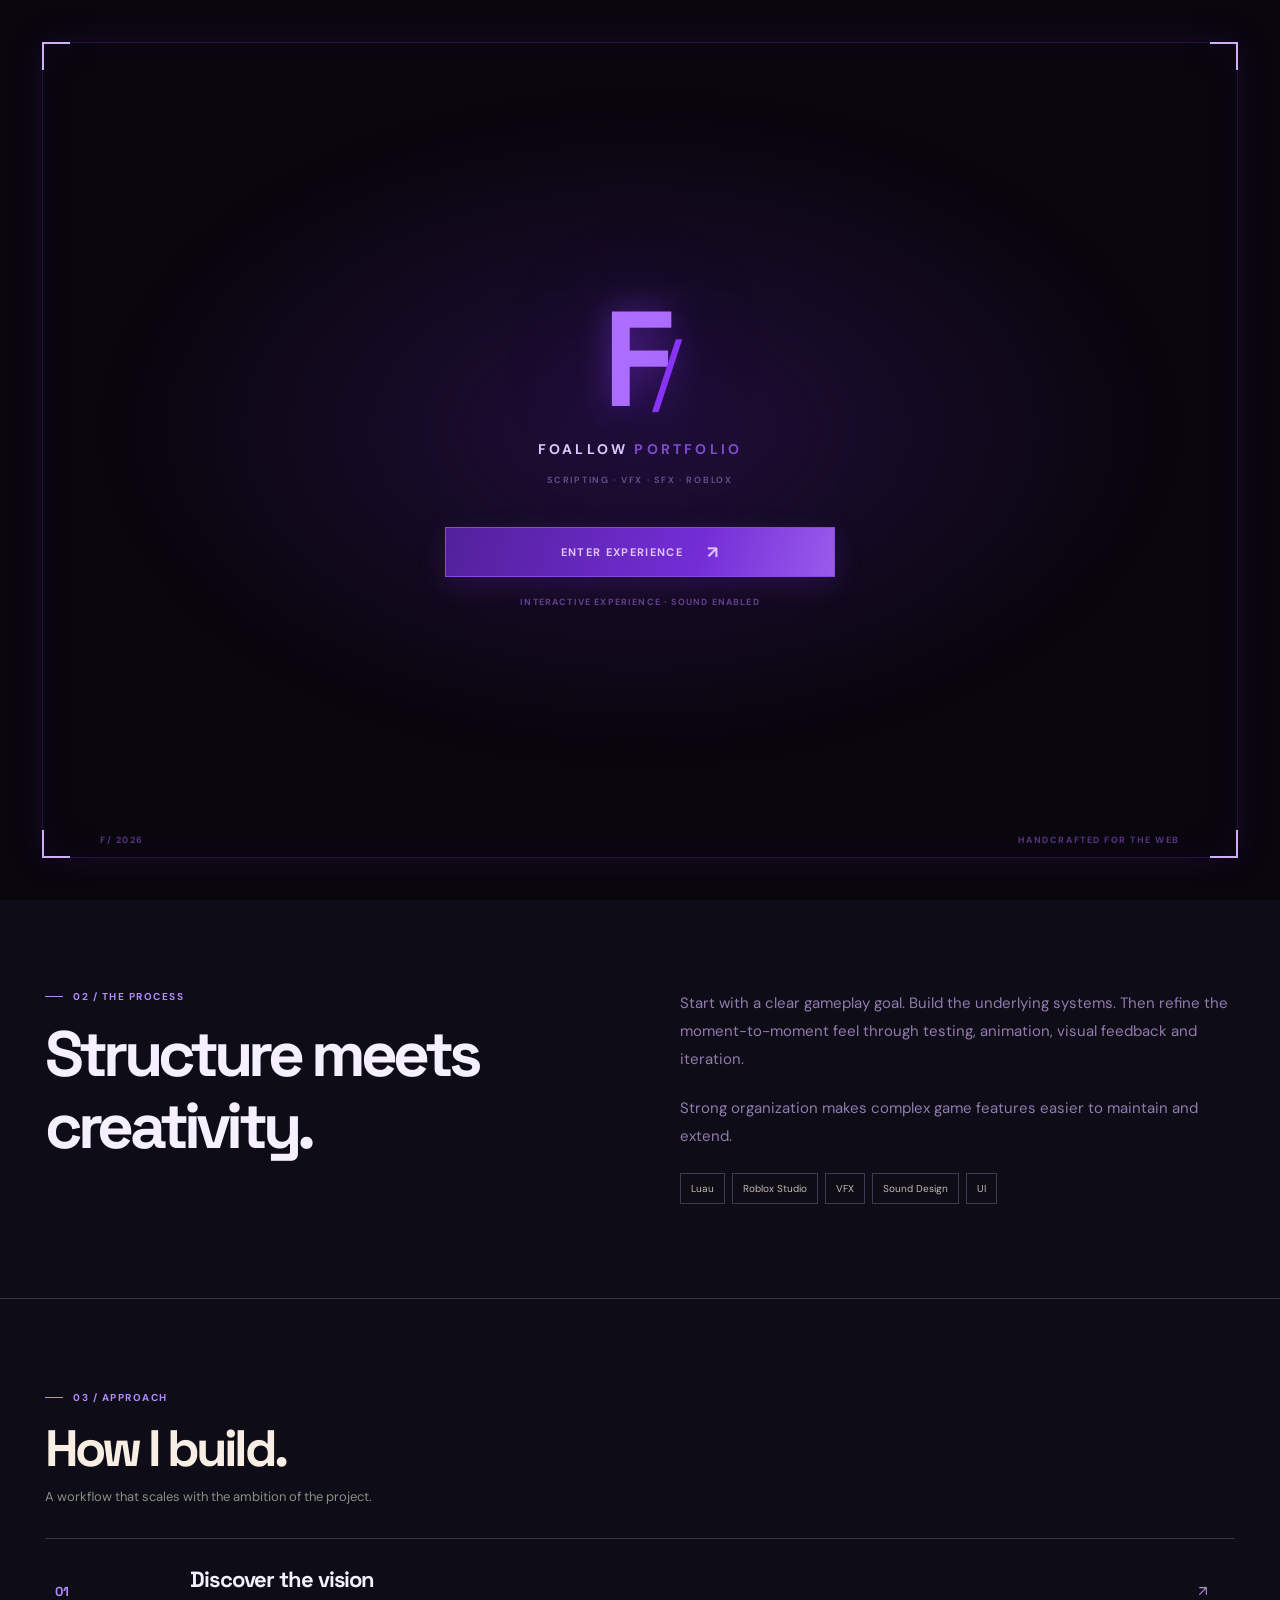
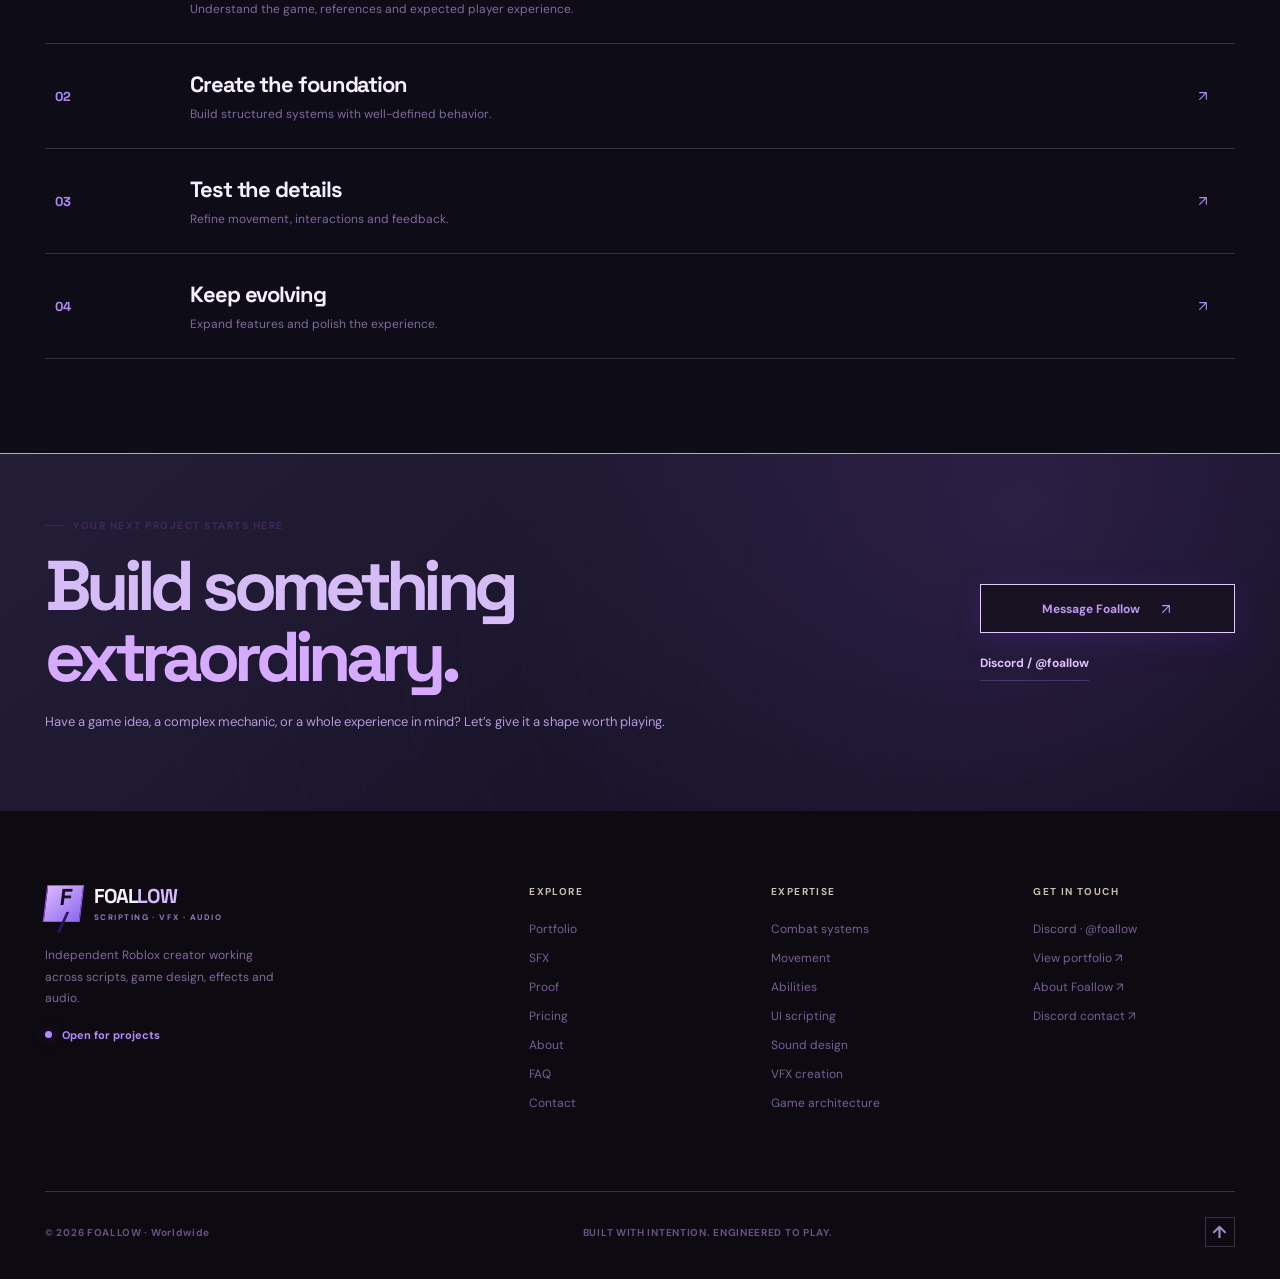
==== commit 5d514180: "Violet Purple Removed" ====
--- a/about.html
+++ b/about.html
@@ -5,12 +5,13 @@
 <meta name="viewport" content="width=device-width, initial-scale=1.0">
 <meta name="theme-color" content="#0e0d18">
 <meta name="description" content="Foallow | Roblox scripting, combat systems, game design, VFX and original audio.">
-<title>Foallow — Roblox Developer Portfolio</title>
+<title>Foallow Portfolio</title>
 <link rel="stylesheet" href="assets/styles.css">
 <link rel="stylesheet" href="assets/motion.css">
 <link rel="stylesheet" href="assets/sounds.css">
 <link rel="stylesheet" href="assets/sections.css">
 <link rel="stylesheet" href="assets/foallow-theme.css">
+<link rel="stylesheet" href="assets/pricing-v10.css">
 </head>
 <body>
 <div class="ns-preloader" id="nsPreloader" data-stage="enter" role="status" aria-live="polite">
@@ -18,7 +19,7 @@
   <div class="ns-loader-frame" aria-hidden="true"><i></i><i></i><i></i><i></i></div>
   <div class="ns-loader-content">
     <div class="ns-loader-monogram" aria-hidden="true">F<span>/</span></div>
-    <div class="ns-loader-title">FOALLOW<span> / VIOLET PULSE</span></div>
+    <div class="ns-loader-title">FOALLOW<span> PORTFOLIO</span></div>
     <p class="ns-loader-tagline">SCRIPTING · VFX · SFX · ROBLOX</p>
     <div class="ns-loader-progress" id="nsLoaderProgress"><div class="ns-loader-progress-label"><span>LOADING<span class="ns-loader-dots">...</span></span><b id="nsLoaderPercent">0%</b></div><div class="ns-loader-track"><i id="nsLoaderFill"></i></div></div>
     <button type="button" class="ns-loader-enter" id="nsLoaderEnter">ENTER EXPERIENCE <span aria-hidden="true">↗</span></button>
--- a/assets/sections.css
+++ b/assets/sections.css
@@ -2,25 +2,6 @@
 .foallow-explore-card{display:block;position:relative;text-decoration:none;transition:transform .3s,border-color .3s,background .3s}
 .foallow-explore-card:hover{transform:translateY(-5px);border-color:#9356e0;background:#1f162b}
 .foallow-explore-card strong{display:inline-flex;align-items:center;gap:10px;color:#a971f3;font-size:12px;margin-top:18px}
-.sfx-grid{display:grid;grid-template-columns:repeat(3,minmax(0,1fr));gap:16px}
-.sfx-card{min-width:0;border:1px solid #3d2959;background:linear-gradient(142deg,#191224,#120f18 68%,#170e23);position:relative;overflow:hidden;transition:border-color .32s,transform .35s,box-shadow .35s}
-.sfx-card:hover{border-color:#8748d9;transform:translateY(-5px);box-shadow:0 12px 45px #772ed919}
-.sfx-card{min-height:290px;padding:27px;display:flex;flex-direction:column}
-.sfx-card::before{content:'';position:absolute;inset:-1px;background:radial-gradient(circle at 90% 2%,#7a33d61f,transparent 45%);pointer-events:none}
-.sfx-card-top,.sfx-card-bottom{display:flex;justify-content:space-between;align-items:center;gap:12px}
-.sfx-card-top>span:first-child,.sfx-card-bottom>span{font-size:10px;font-weight:700;letter-spacing:.13em;color:#9664d9}
-.sfx-card h3{font:700 clamp(22px,2.4vw,28px)/1.15 var(--display);letter-spacing:-.05em;margin:30px 0 10px}
-.sfx-card p{font-size:14px;line-height:1.7;color:#9d89b9;margin:0}
-.sfx-card-bottom{margin-top:auto;padding-top:26px}
-.sfx-preview-button{border:1px solid #5a2d95;background:#211433;color:#ba86fb;display:flex;gap:9px;align-items:center;padding:11px 14px;font-size:11px;font-weight:800;letter-spacing:.055em;transition:background .2s,border-color .2s,transform .2s}
-.sfx-preview-button:hover{border-color:#9851f2;background:#2e1750;transform:translateY(-2px)}
-.sfx-preview-button.is-playing{border-color:#ac72f5;background:#3c1c69;box-shadow:0 0 25px #8639ee40}
-.sfx-wave{display:flex;align-items:center;justify-content:center;gap:3px;height:40px;min-width:70px}
-.sfx-wave i{width:3px;height:22%;background:#9251e3;border-radius:3px;box-shadow:0 0 9px #9251e358;animation:sfxWave 1.15s ease-in-out infinite alternate}
-.sfx-wave i:nth-child(2n){height:50%;animation-delay:.15s}
-.sfx-wave i:nth-child(3n){height:75%;animation-delay:.31s}
-.sfx-wave i:nth-child(4n){height:38%;animation-delay:.23s}
-@keyframes sfxWave{0%{transform:scaleY(.55)}100%{transform:scaleY(1.35)}}
 @media(max-width:1340px){.desktop-nav{display:none}.menu-toggle{display:grid;place-items:center;background:transparent;border:1px solid var(--line);color:var(--text);width:42px;height:41px}.header-actions{margin-left:auto}}
 @media(max-width:900px){.sfx-grid{grid-template-columns:1fr 1fr}.sfx-card:last-child{grid-column:1/-1}}
 @media(max-width:650px){.sfx-grid{grid-template-columns:1fr}.sfx-card:last-child{grid-column:auto}.sfx-card{min-height:245px}}
--- a/assets/pricing-v10.css
+++ b/assets/pricing-v10.css
@@ -0,0 +1,55 @@
+.top-strip{justify-content:center;padding-inline:20px}
+.hero-copy{padding-bottom:12px}
+.rate-intro{padding-top:24px}
+.rate-section{position:relative;padding-top:36px;padding-bottom:55px;border-left:1px solid #5d336f}
+.rate-heading{position:relative;border-bottom:1px solid #7942a0;margin:0 0 22px;padding:0 0 20px 25px}
+.rate-heading::before{content:'';position:absolute;left:-6px;top:1px;width:11px;height:11px;background:#a35ff2;border-radius:50%;box-shadow:0 0 17px #9e53ff77}
+.rate-heading>div{display:flex;align-items:flex-start;gap:26px}
+.rate-number,.rate-overline,.rate-card-top,.rate-tier,.rate-option>span{font-family:ui-monospace,SFMono-Regular,Consolas,monospace;font-size:10px;letter-spacing:.095em}
+.rate-number,.rate-overline{color:#af7df1;font-weight:700}
+.rate-heading h2{font:700 clamp(26px,3vw,39px)/1.12 var(--display);letter-spacing:-.06em;margin:4px 0 10px}
+.rate-heading p{color:#a598b5;font-size:13px;margin:0}
+.rate-process{display:grid;grid-template-columns:repeat(4,minmax(0,1fr));gap:10px;margin-left:25px}
+.rate-step,.rate-card,.rate-option{background:linear-gradient(135deg,#191222,#100e17 70%);border:1px solid #34263f}
+.rate-step{padding:21px;min-height:180px}
+.rate-step>b{color:#ab6df1;font-size:11px;font-family:ui-monospace,Consolas,monospace}
+.rate-step h3{font:700 17px var(--display);margin:16px 0 10px}
+.rate-step p{color:#a69ab5;font-size:12px;line-height:1.65;margin:0}
+.rate-grid{display:grid;grid-template-columns:repeat(3,minmax(0,1fr));margin-left:25px;gap:15px;align-items:stretch}
+.rate-card{padding:26px 23px 20px;display:flex;flex-direction:column;min-width:0;transition:border-color .25s,transform .25s,box-shadow .25s}
+.rate-card:hover,.rate-option:hover{border-color:#9954d7;box-shadow:0 12px 42px #531c9630;transform:translateY(-3px)}
+.rate-card-top{display:flex;flex-wrap:wrap;gap:8px;justify-content:space-between;color:#a99db4}
+.rate-card-top>span:first-child{color:#ab6df1;font-weight:800}
+.rate-card-top b{color:#e8c4ff}
+.rate-card h3{font:700 clamp(19px,2vw,24px)/1.2 var(--display);letter-spacing:-.045em;margin:19px 0 11px;color:#f4f0fa}
+.rate-description{color:#a99eb5;font-size:13px;line-height:1.7;min-height:70px;margin:0 0 12px}
+.rate-features{padding-left:18px;color:#b4a9c1;font-size:12px;line-height:1.9;margin:0 0 19px}
+.rate-features li::marker{color:#995af0}
+.rate-tiers{display:flex;gap:7px;flex-wrap:wrap;margin-top:auto;padding-bottom:18px}
+.rate-tier{border:1px solid #453352;display:flex;flex-wrap:wrap;align-items:center;justify-content:space-between;gap:8px;padding:10px 9px;color:#b8a9c6;font-size:9px;line-height:1.5}
+.rate-tier strong{color:#c08bff;font-size:11px;white-space:nowrap}
+.rate-bottom{border-top:1px solid #34283d;padding-top:16px;display:flex;gap:18px;align-items:center}
+.rate-bottom a{font-size:11px;color:#a58bb8;text-decoration:underline;text-underline-offset:5px}
+.rate-bottom a:first-child{color:#b979ff}
+.rate-bottom .rate-arrow{width:30px;height:30px;margin-left:auto;display:grid;place-items:center;border:1px solid #493559;color:#e9d3ff;text-decoration:none;flex:none}
+.rate-options{display:grid;grid-template-columns:repeat(2,minmax(0,1fr));gap:16px;margin-left:25px}
+.rate-option{padding:26px 28px;transition:transform .25s,border-color .25s,box-shadow .25s}
+.rate-option>span{color:#b576ef;font-weight:800}
+.rate-option h3{font:700 25px var(--display);margin:14px 0 18px}
+.rate-option p{color:#bbaccb;line-height:1.6;font-size:13px}
+.rate-option p strong{color:#efe2ff}
+.rate-option small{color:#85768f;font-size:11px}
+.rate-payment-content{margin-left:25px;max-width:790px;padding:8px 3px 20px}
+.rate-payment-content p{font-size:14px;color:#b6a7c5;line-height:1.75}
+.rate-payment-content strong{color:#efe4fc}
+.rate-payment-content .button{margin-top:14px}
+@media(max-width:1060px){.rate-grid{grid-template-columns:repeat(2,minmax(0,1fr))}.rate-process{grid-template-columns:repeat(2,minmax(0,1fr))}}
+@media(max-width:700px){.rate-section{padding:26px 16px 35px 16px}.rate-heading{padding-left:0}.rate-heading::before{left:-22px}.rate-heading>div{gap:13px}.rate-heading h2{font-size:25px}.rate-number{font-size:9px}.rate-grid,.rate-options,.rate-process,.rate-payment-content{margin-left:0}.rate-grid,.rate-options{grid-template-columns:1fr}.rate-process{grid-template-columns:1fr 1fr}.rate-step{padding:16px;min-height:145px}.rate-card{padding:23px 20px}.rate-description{min-height:0}}
+@media(max-width:390px){.rate-process{grid-template-columns:1fr}}
+@media(prefers-reduced-motion:reduce){.rate-card,.rate-option{transition:none}}
+
+.rate-minimum{border:1px solid #694584;background:linear-gradient(110deg,#261332,#1c1126);padding:16px 17px;margin-top:auto;margin-bottom:20px;display:flex;flex-direction:column;gap:7px}
+.rate-minimum>span{font:800 10px ui-monospace,SFMono-Regular,Consolas,monospace;letter-spacing:.1em;color:#b789f2}
+.rate-minimum>strong{font:700 29px var(--display);color:#f1d6ff;letter-spacing:-.06em}
+.rate-minimum>strong small{font:700 11px var(--font);letter-spacing:.08em;color:#bca0d1}
+.rate-minimum>p{font-size:12px;line-height:1.5;color:#a99ab8;margin:0}
